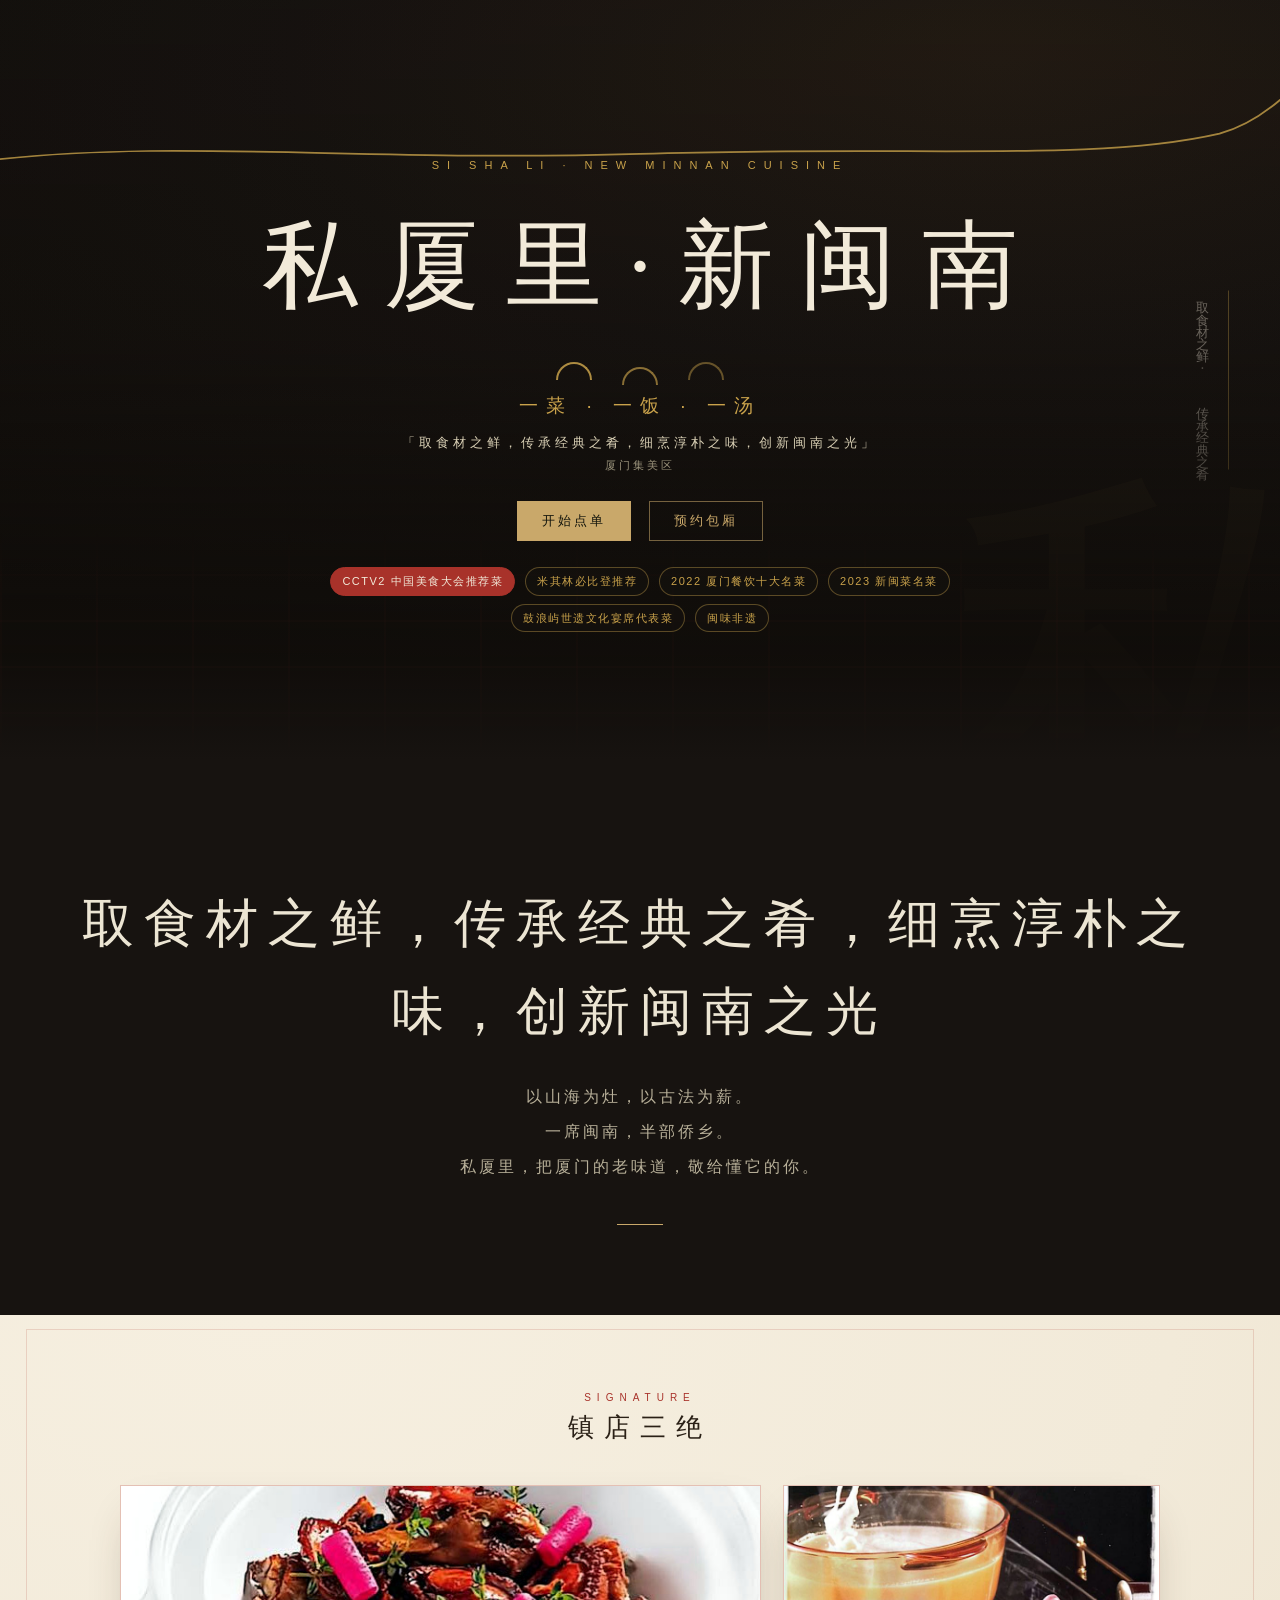
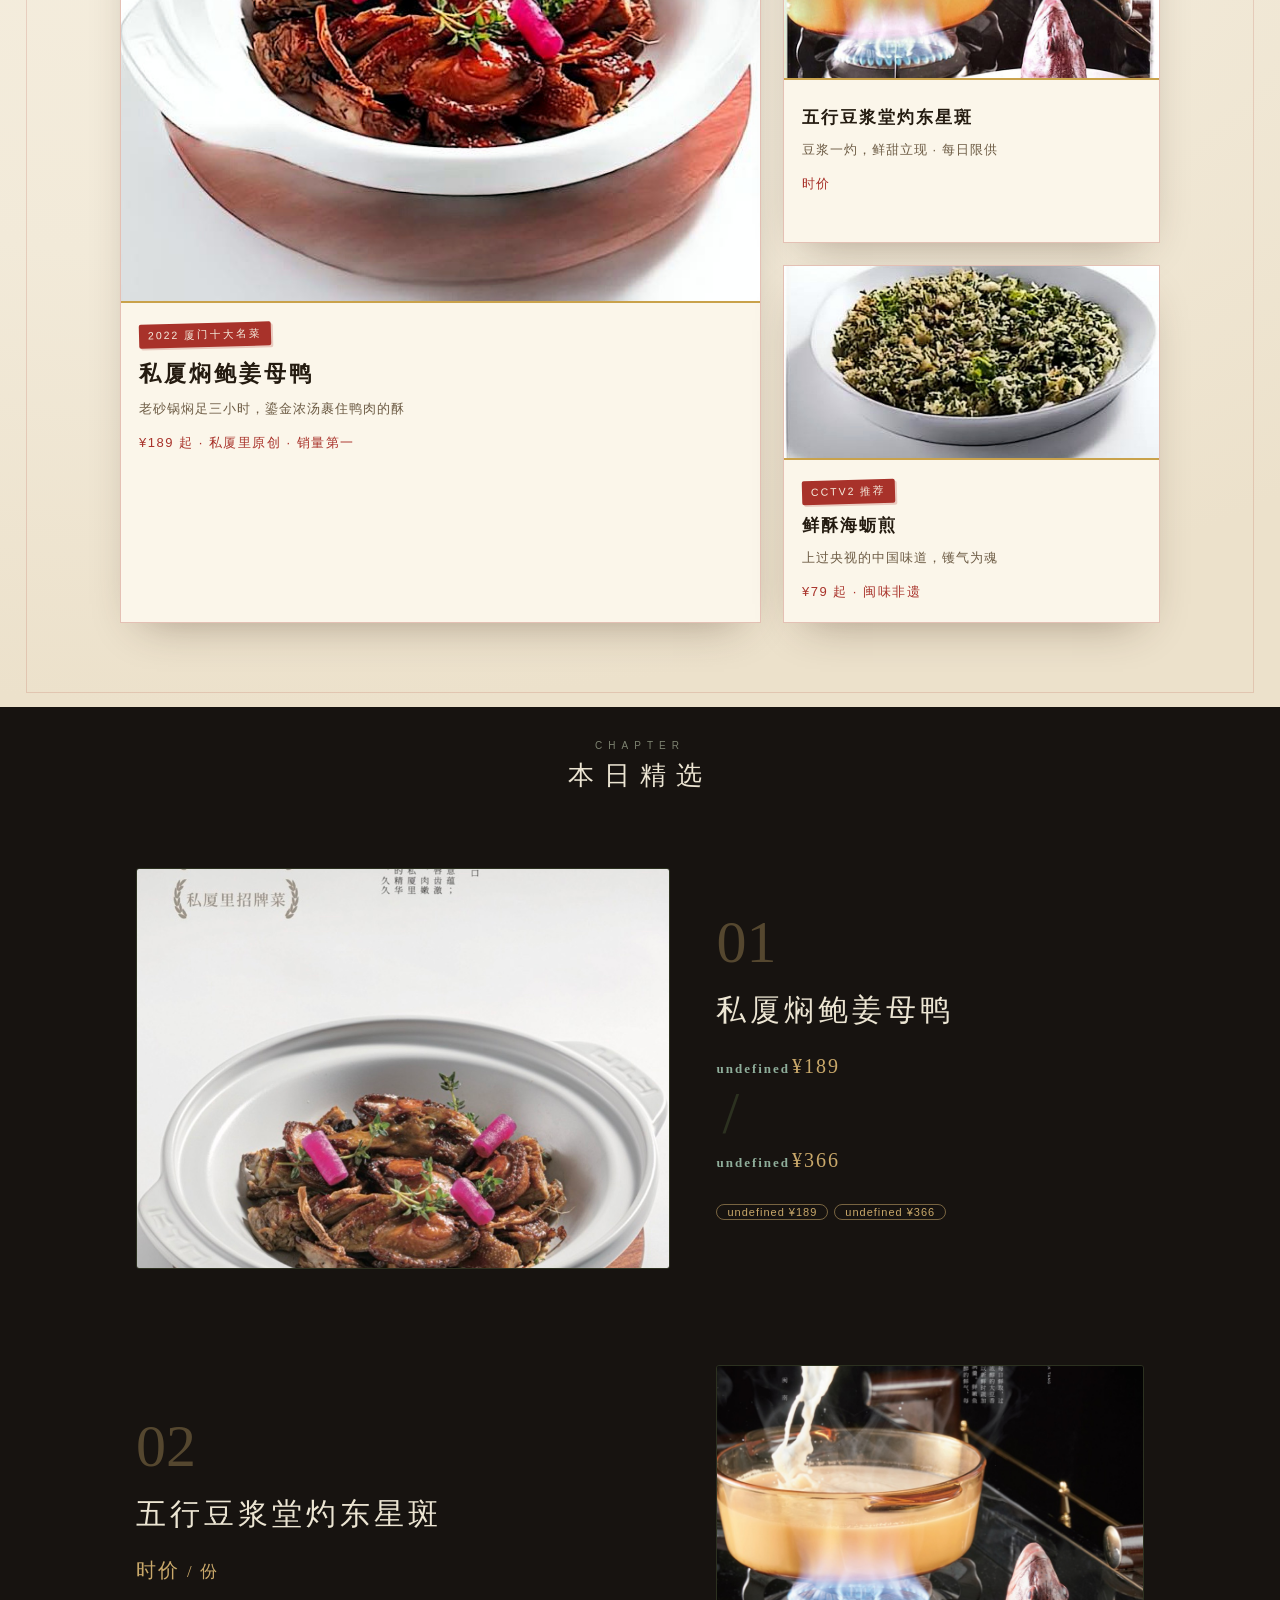
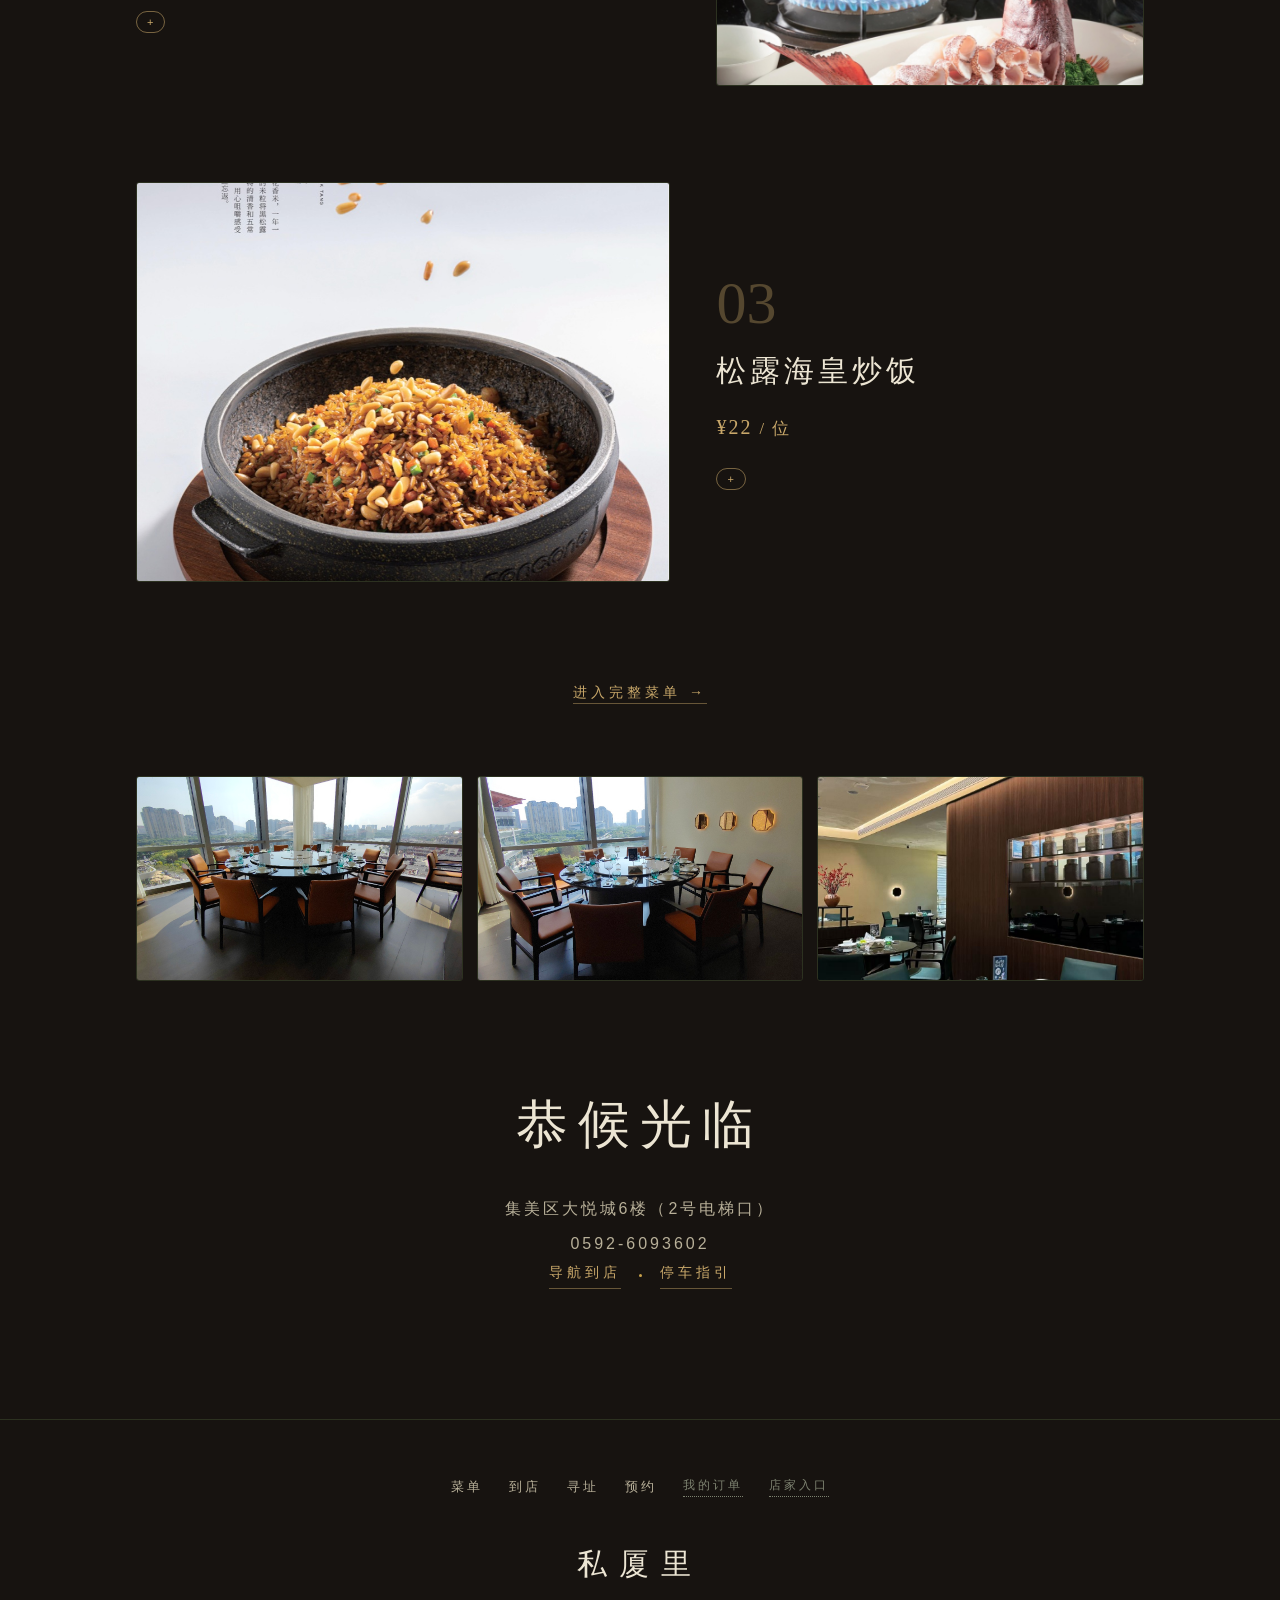
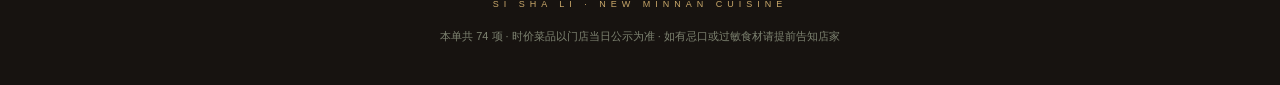
==== index.html @ a768e7ca "发布:10-26 18:53" ====
<!doctype html>
<html lang="zh-CN">
<head>
<meta charset="utf-8">
<meta name="viewport" content="width=device-width, initial-scale=1, viewport-fit=cover">
<title>私厦里 SI SHA LI · 新闽南 大悦城店</title>
<meta name="description" content="私厦里·新闽南(厦门集美大悦城店)在线点单:新闽南菜品、招牌一菜一饭一汤、包厢预约。取食材之鲜,传承经典之肴。">
<meta property="og:title" content="私厦里 SI SHA LI · 新闽南 大悦城店">
<meta property="og:description" content="在线点单 · 包厢预约 · 取食材之鲜,创新闽南之光">
<meta property="og:type" content="website">
<meta name="theme-color" content="#171310">
<link rel="preconnect" href="https://cdn.jsdelivr.net" crossorigin>
<link rel="icon" href="data:image/svg+xml,%3Csvg xmlns='http://www.w3.org/2000/svg' viewBox='0 0 64 64'%3E%3Ccircle cx='32' cy='32' r='30' fill='%23101208'/%3E%3Ccircle cx='32' cy='32' r='28' fill='none' stroke='%23c9a86a' stroke-width='2'/%3E%3Ctext x='32' y='43' font-size='28' text-anchor='middle' fill='%23c9a86a' font-family='Songti SC,serif'%3E私%3C/text%3E%3C/svg%3E">
<link rel="stylesheet" href="css/style-v2.css">
</head>
<body class="v2">


<div id="noticeBar" class="notice-bar" hidden></div>

<main id="app">

  <!-- 首页:叙事长卷 -->
  <section class="view" id="view-home">
    <div class="hero hero-v4">
      <svg class="hero-roof" viewBox="0 0 1440 200" preserveAspectRatio="none" aria-hidden="true">
        <path class="roof-line echo" pathLength="1000" d="M-20,150 C200,118 400,152 720,140 C1040,128 1230,152 1372,112 C1402,102 1428,80 1452,52"/>
        <path class="roof-line main" pathLength="1000" d="M-20,150 C200,118 400,152 720,140 C1040,128 1230,152 1372,112 C1402,102 1428,80 1452,52"/>
      </svg>
      <div class="hero-char" aria-hidden="true">私</div>
      <div class="hero-brick" aria-hidden="true"></div>
      <div class="hero-verse" aria-hidden="true">取食材之鲜 · 传承经典之肴</div>
      <div class="splash" id="splash">
        <p class="kicker">SI SHA LI · NEW MINNAN</p>
        <div class="splash-word">私厦里</div>
        <p class="splash-sub">推门入巷深 · 一席私藏的闽南</p>
        <button class="splash-enter" id="splashEnter">进 入</button>
      </div>
      <div class="hero-overlay"></div>
      <div class="hero-text">
        <p class="kicker" id="heroEn"></p>
        <h1 id="heroTitle"></h1>
        <div class="trio" aria-hidden="true"><i></i><i></i><i></i></div>
        <p class="hero-sub" id="heroTrio">一菜 · 一饭 · 一汤</p>
        <p class="hero-slogan-v" id="heroSlogan"></p>
        <p class="hero-since" id="heroSince"></p>
        <div class="hero-cta"><a class="tbtn solid" href="#/menu">开始点单</a><a class="tbtn" href="#/reserve">预约包厢</a></div>
        <div class="hero-awards" id="heroAwards"></div>
      </div>
    </div>


    <div class="manifesto rv">
      <p class="mf-big" id="mfSlogan"></p>
      <p class="mf-text" id="mfText"></p>
      <div class="mf-rule"></div>
    </div>

    <section class="trio-feature rv" id="trioFeature">
      <div class="ch-label tf-label"><i>SIGNATURE</i><b>镇店三绝</b></div>
      <div class="trio-grid">
        <a class="trio-main" href="#/menu">
          <div class="trio-img"><img loading="lazy" src="assets/dishes/photo/s01.jpg" alt="私厦焖鲍姜母鸭"></div>
          <div class="trio-info">
            <span class="t-seal">2022 厦门十大名菜</span>
            <h3>私厦焖鲍姜母鸭</h3>
            <p>老砂锅焖足三小时，鎏金浓汤裹住鸭肉的酥</p>
            <em>¥189 起 · 私厦里原创 · 销量第一</em>
          </div>
        </a>
        <div class="trio-side">
          <a class="trio-card" href="#/menu">
            <div class="trio-img"><img loading="lazy" src="assets/dishes/photo/s02.jpg" alt="五行豆浆堂灼东星斑"></div>
            <div class="trio-info">
              <h3>五行豆浆堂灼东星斑</h3>
              <p>豆浆一灼，鲜甜立现 · 每日限供</p>
              <em>时价</em>
            </div>
          </a>
          <a class="trio-card" href="#/menu">
            <div class="trio-img"><img loading="lazy" src="assets/dishes/photo/s26.jpg" alt="鲜酥海蛎煎"></div>
            <div class="trio-info">
              <span class="t-seal">CCTV2 推荐</span>
              <h3>鲜酥海蛎煎</h3>
              <p>上过央视的中国味道，镬气为魂</p>
              <em>¥79 起 · 闽味非遗</em>
            </div>
          </a>
        </div>
      </div>
    </section>

    <div class="chapters">
      <div class="ch-label rv"><i>CHAPTER</i><b>本日精选</b></div>
      <div id="homeFeat"></div>
      <div class="ch-more rv"><a class="tlink" href="#/menu">进入完整菜单 →</a></div>
    </div>

    <div class="home-strip rv" id="homeStrip"></div>

    <div class="home-closing rv">
      <p class="mf-big">恭候光临</p>
      <p class="mf-text" id="homeAddrShort"></p>
      <div class="hero-cta"><a class="tlink" href="#/location">导航到店</a><span class="dot"></span><a class="tlink" href="#/visit">停车指引</a></div>
    </div>
  </section>

  <!-- 菜单册 -->
  <section class="view" id="view-menu">
    <div class="page-head">
      <p class="kicker">THE MENU</p>
      <h2>菜单</h2>
      <div class="tabs" id="groupTabs">
        <button data-group="menu" class="on">菜品</button>
        <button data-group="drinks">酒水</button>
      </div>
      <button class="filter-toggle" id="filterToggle">筛选价位</button>
      <div class="search-bar"><input id="menuSearch" placeholder="搜索菜名 / 食材…" autocomplete="off"><button id="menuSearchClear" hidden>×</button></div>
    </div>
    <div class="filters" id="filterBar">
      <div class="price-wrap" id="priceWrap"><div class="chips" id="priceBands"></div></div>
      <div class="chips cats" id="catChips"></div>
    </div>
    <p class="preorder-tip" id="preorderTip" hidden>预定菜品需提前与门店预订，时价以门店当日价为准。</p>
    <div class="menu-book" id="dishGrid"></div>
  </section>

  <!-- 到店 -->
  <section class="view" id="view-visit">
    <div class="page-head"><p class="kicker">THE ARRIVAL</p><h2>到店</h2></div>
    <div class="visit-hero">
      <video id="parkingVideo" controls playsinline webkit-playsinline x5-playsinline x5-video-player-type="h5" preload="metadata" poster="assets/store/env2.jpg"></video>
    </div>
    <div class="steps-row" id="parkingSteps"></div>
    <div class="vg-block rv"><h3 class="vg-title"><i>ENVIRONMENT</i>店内环境</h3><div class="visit-gallery" id="envGallery"></div></div>
    <div class="vg-block rv"><h3 class="vg-title"><i>SIGNATURE</i>推荐菜品</h3><div class="visit-gallery" id="recGallery"></div></div>
  </section>

  <!-- 寻址 -->
  <section class="view" id="view-location">
    <div class="loc-split">
      <div class="loc-left rv">
        <p class="kicker">FIND US</p>
        <h2>寻址</h2>
        <p class="addr" id="locAddr"></p>
        <p class="access" id="locAccess"></p>
        <div class="info-actions">
          <a class="tbtn" id="infoCall">致电</a>
          <a class="tbtn" target="_blank" rel="noopener" id="mapAmap">高德</a>
          <a class="tbtn" target="_blank" rel="noopener" id="mapBaidu">百度</a>
          <button class="tbtn" id="btnCopyAddr">复制地址</button>
        </div>
      </div>
      <div class="loc-right rv" id="locGallery"></div>
    </div>
    <div class="info-grid" id="infoGrid"></div>
  </section>

  <!-- 预约 -->
  <section class="view" id="view-reserve">
    <div class="page-head"><p class="kicker">RESERVATION</p><h2>预约</h2>
      <p class="page-sub">提交后我们将第一时间与您确认</p></div>
    <div class="inv-card rv">
      <div class="inv-form">
        <label>贵宾称呼 <input id="rvGuest" placeholder="张先生 / 王女士"></label>
        <label>联系电话 <input id="rvPhone" type="tel" placeholder="用于店家回电确认"></label>
        <label>预定日期 <input type="date" id="rvDate"></label>
        <label>餐段 <select id="rvSession"><option>午餐</option><option selected>晚餐</option></select></label>
        <label>时间 <input type="time" id="rvTime" value="18:30"></label>
        <label>包厢 <input id="rvRoom" list="roomList" value="秋分包厢"><datalist id="roomList"></datalist></label>
        <label>人数 <input type="number" id="rvParty" value="6" min="1"></label>
        <label class="wide">忌口 / 备注 <input id="rvNote" placeholder="不吃辣、海鲜过敏…"></label>
      </div>
      <div class="row-btns">
        <button class="tbtn solid" id="rvSubmit">提交预约</button>
        <button class="tbtn" id="rvCopy">复制预约信息</button>
      </div>
      <div id="rvResult" class="rv-result" hidden></div>
      <textarea id="rvOutput" rows="14" readonly hidden></textarea>
    </div>
  </section>

  <!-- 店家 -->
  <section class="view" id="view-staff" hidden>
    <div class="page-head"><p class="kicker">STAFF CONSOLE</p><h2>店家后台</h2></div>
    <div class="adm-shell">
      <nav class="adm-tabs" id="admTabs">
        <button data-tab="dash" class="on">概览</button>
        <button data-tab="resv">预约<span id="resvBadge" class="adm-badge" hidden></span></button>
        <button data-tab="dish">菜品</button>
        <button data-tab="site">页面</button>
        <button data-tab="set">设置</button>
      </nav>

      <div class="adm-tab" id="tab-dash">
        <div class="stat-row">
          <div class="stat"><b id="stOrders">0</b><span>今日单数</span></div>
          <div class="stat"><b id="stRevenue">¥0</b><span>今日金额</span></div>
          <div class="stat"><b id="stResv">0</b><span>新预约</span></div>
          <div class="stat"><b id="stDishes">0</b><span>在售 / 售罄</span></div>
        </div>
        <div class="adm-panel"><h3>线上订单</h3><div id="custOrders"></div></div>
        <div class="adm-panel"><h3>今日订单（线下录入）</h3><div id="todayOrders"></div></div>
      </div>

      <div class="adm-tab" id="tab-resv" hidden>
        <div class="adm-panel">
          <h3>预约列表</h3>
          <div class="adm-tools"><input id="resvFilter" type="date"><button class="tbtn ghost" id="resvExport">导出</button></div>
          <div id="resvList"></div>
        </div>
      </div>

      <div class="adm-tab" id="tab-dish" hidden>
        <div class="adm-grid2">
          <div class="adm-panel">
            <h3>上新菜品</h3>
            <div class="adm-form">
              <label>菜名 <input id="ndName" placeholder="例：香酥紫菜虾排"></label>
              <label>分类 <select id="ndCat"></select></label>
              <div class="two-col">
                <label>价格 <input id="ndPrice" type="number" min="0" placeholder="留空=时价"></label>
                <label>单位 <input id="ndUnit" value="份"></label>
              </div>
              <div class="two-col">
                <label>标签 <select id="ndBadge"><option value="">无</option><option>招牌</option><option>推荐</option><option>福建特色</option><option>宴请推荐</option><option>喜辣</option></select></label>
                <label>食材 <input id="ndIng" placeholder="五花肉、咸笋"></label>
              </div>
              <label>菜品图片
                <div class="file-row">
                  <button type="button" class="tbtn" id="ndImgPick">选择图片</button>
                  <span class="file-name" id="ndImgName">未选择文件</span>
                </div>
              </label>
              <label>视频路径（放入 assets/dishes/videos/ 后填写） <input id="ndVideo" placeholder="assets/dishes/videos/x001.mp4"></label>
              <div class="row-btns"><button class="tbtn solid" id="ndAdd">上新</button></div>
            </div>
          </div>
          <div class="adm-panel">
            <h3>自定义菜品</h3><div id="customList" class="soldout-list"></div>
            <h4 class="adm-sub">内置菜品显隐</h4>
            <input id="hideSearch" placeholder="搜索内置菜品…">
            <div id="hideList" class="soldout-list"></div>
          </div>
          <div class="adm-panel">
            <h3>售罄 / 上架</h3>
            <input id="soldoutSearch" placeholder="搜索菜品…">
            <div id="soldoutList" class="soldout-list"></div>
          </div>
        </div>
      </div>

      <div class="adm-tab" id="tab-site" hidden>
        <div class="adm-grid2">
          <div class="adm-panel">
            <h3>站点信息</h3>
            <div class="adm-form">
              <label>店名 <input id="svBrand" placeholder="私厦里·新闽南"></label>
              <label>副标（页面标题用） <input id="svBranch" placeholder="大悦城店"></label>
              <label>英文标识 <input id="svEn" placeholder="SI SHA LI · NEW MINNAN CUISINE"></label>
              <label>标语 <input id="svSlogan" placeholder="取食材之鲜，创新闽南之光"></label>
              <label>地址 <input id="svAddr"></label>
              <label>交通指引 <input id="svAccess"></label>
              <label>预订电话 <input id="svPhone"></label>
              <label>顶部公告 <input id="svNotice" placeholder="留空则不显示"></label>
              <label>营业时间 <input id="svHours" placeholder="如：午餐 11:00-14:00 / 晚餐 17:00-21:30"></label>
              <label>WiFi <input id="svWifi" placeholder="如：SSID / 密码"></label>
              <label class="wide">首页宣言文案 <textarea id="svManifesto" rows="3" placeholder="取食材之鲜，创新闽南之光。"></textarea></label>
              <div class="row-btns"><button class="tbtn solid" id="svSave">保存站点信息</button></div>
            </div>
          </div>
          <div class="adm-panel">
            <h3>首页精选</h3>
            <p class="cap">选择最多 3 道菜展示在首页精选章节；不选则自动按招牌/价格推荐。</p>
            <input id="featSearch" placeholder="搜索菜品…">
            <div id="featPicks" class="feat-picks"></div>
            <div id="featResults" class="soldout-list"></div>
          </div>
          <div class="adm-panel">
            <h3>主页视频</h3>
            <p class="cap">上传后替换首页背景影片与品牌影片（存本机浏览器，大文件亦可）</p>
            <video id="svBrandPreview" controls playsinline preload="none" class="adm-video"></video>
            <div class="row-btns">
              <button class="tbtn" id="svBrandPick">上传替换</button>
              <button class="tbtn ghost" id="svBrandReset">恢复默认</button>
            </div>
            <input type="file" id="svBrandFile" accept="video/*" hidden>
            <h4 class="adm-sub">停车指引视频</h4>
            <video id="svParkPreview" controls playsinline preload="none" class="adm-video"></video>
            <div class="row-btns">
              <button class="tbtn" id="svParkPick">上传替换</button>
              <button class="tbtn ghost" id="svParkReset">恢复默认</button>
            </div>
            <input type="file" id="svParkFile" accept="video/*" hidden>
          </div>
          <div class="adm-panel">
            <h3>到店图片</h3>
            <p class="cap">店内环境 3 张 / 推荐菜品 3 张，点击对应位置上传替换</p>
            <div class="adm-imggrid" id="siteImgGrid"></div>
          </div>
        </div>
      </div>

      <div class="adm-tab" id="tab-set" hidden>
        <div class="adm-grid2">
          <div class="adm-panel">
            <h3>桌号 / 包厢</h3>
            <label>列表（逗号或换行分隔） <textarea id="tablesInput" rows="3" placeholder="秋分包厢，春分包厢，…"></textarea></label>
            <div class="row-btns"><button class="tbtn solid" id="tablesSave">保存桌号</button></div>
          </div>
          <div class="adm-panel">
            <h3>安全</h3>
            <label>新店家密码（4-12位数字） <input id="npPass" type="password" inputmode="numeric" maxlength="12"></label>
            <div class="row-btns"><button class="tbtn solid" id="npSave">保存密码</button></div>
            <h4 class="adm-sub">数据</h4>
            <div class="row-btns"><button class="tbtn" id="exportOrders">导出今日订单</button></div>
            <p class="cap">本机浏览器存储；跨设备正式同步需上线服务端后接入。</p>
          </div>
          <div class="adm-panel">
            <h3>收款方式</h3>
            <div class="pay-slot">
              <span>微信收款码</span>
              <div class="file-row"><button type="button" class="tbtn" id="payWxPick">上传二维码</button><button type="button" class="tbtn ghost" id="payWxClear">清除</button></div>
            </div>
            <div class="pay-slot">
              <span>支付宝收款码</span>
              <div class="file-row"><button type="button" class="tbtn" id="payAliPick">上传二维码</button><button type="button" class="tbtn ghost" id="payAliClear">清除</button></div>
            </div>
            <p class="cap">上传后,顾客下单即可选择对应方式并扫码付款;未上传则仅支持到店支付。官方微信支付/支付宝接口(自动到账对账)为后续版本,配置位已预留。</p>
            <input type="file" id="payImgFile" accept="image/*" hidden>
          </div>
          <div class="adm-panel">
            <h3>店铺信息覆盖（旧）</h3>
            <label>预订电话 <input id="ovPhone" placeholder="17700080908"></label>
            <label>公告 <input id="ovNotice" placeholder="今日包厢已满"></label>
            <div class="row-btns"><button class="tbtn" id="ovSave">保存</button></div>
          </div>
        </div>
      </div>
    </div>
  </section>

</main>

<button class="back-top" id="backTop" aria-label="回到顶部" hidden>↑</button>
<footer class="footer">
  <div class="ft-links">
    <a href="#/menu">菜单</a><a href="#/visit">到店</a><a href="#/location">寻址</a>
    <a href="#/reserve">预约</a>
    <button class="ft-staff" id="myOrdersEntry">我的订单</button>
    <button id="staffEntry" class="ft-staff">店家入口</button>
  </div>
  <div class="ft-brand">私厦里<i>SI SHA LI · NEW MINNAN CUISINE</i></div>
  <p id="footerMeta"></p>
</footer>

<a class="brand-fix" id="brandFix" href="#/home">私厦里<i>SI SHA LI</i></a>
<a class="back-home" id="backHome" href="#/home" hidden>‹ 首页</a>

<div class="cartbar" id="cartBar" hidden>
  <button class="table-chip" id="tableChip">选桌号</button>
  <span id="cartSummary"></span>
  <button class="tbtn solid" id="cartOpen">去下单</button>
</div>

<div class="drawer-mask" id="drawerMask" hidden></div>
<aside class="cart-drawer" id="cartDrawer" hidden>
  <h3>订单</h3>
  <div id="cartItems"></div>
  <label class="cart-note">忌口 / 备注 <input id="cartNote" placeholder="不吃辣、海鲜过敏…"></label>
  <div id="staffFields" hidden>
    <div class="row">
      <label>餐段 <select id="odSession"><option>午餐</option><option selected>晚餐</option></select></label>
      <label>包厢/桌号 <input id="odRoom" placeholder="秋分包厢"></label>
      <label>人数 <input type="number" id="odParty" value="2" min="1"></label>
    </div>
  </div>
  <div class="pay-pick" id="payPick"></div>
  <textarea id="orderOutput" rows="8" readonly hidden></textarea>
  <div class="row-btns">
    <button class="tbtn solid" id="orderSubmit">提交订单</button>
    <button class="tbtn" id="orderGen">生成文本</button>
    <button class="tbtn" id="orderCopy" hidden>复制</button>
    <button class="tbtn" id="orderSaveStaff" hidden>记线下单</button>
    <button class="tbtn ghost" id="cartClear">清空</button>
  </div>
  <div id="orderSuccess" class="rv-result" hidden></div>
</aside>

<div class="modal-mask" id="passModal" hidden>
  <div class="modal"><h3>店家验证</h3>
    <p class="cap">请输入店家密码</p>
    <input id="passInput" type="password" inputmode="numeric" maxlength="12" autocomplete="off">
    <p class="modal-error" id="passError" hidden>密码不正确</p>
    <div class="row-btns"><button class="tbtn solid" id="passOk">进入</button><button class="tbtn ghost" id="passCancel">取消</button></div>
  </div>
</div>

<div class="modal-mask" id="tableModal" hidden>
  <div class="modal"><h3>桌号 / 包厢</h3>
    <div class="table-grid" id="tableGrid"></div>
    <label class="table-manual" id="tableInputRow">或手动输入 <input id="tableInput" placeholder="T5 / 大堂3"></label>
    <div class="row-btns"><button class="tbtn solid" id="tableOk">确认</button><button class="tbtn ghost" id="tableSkip">暂不选择</button></div>
  </div>
</div>

<div class="modal-mask" id="payModal" hidden>
  <div class="modal">
    <h3>扫码支付</h3>
    <img id="payQrImg" class="pay-qr" alt="收款码">
    <p class="cap">长按识别 / 扫码完成后，回到页面点击下方按钮</p>
    <div class="row-btns"><button class="tbtn solid" id="payDone">我已支付</button><button class="tbtn ghost" id="payClose">关闭</button></div>
  </div>
</div>

<div class="modal-mask" id="myOrdersModal" hidden>
  <div class="modal my-orders">
    <h3>我的订单</h3>
    <div id="myOrdersList"></div>
    <div class="row-btns"><button class="tbtn ghost" id="myOrdersClose">关闭</button></div>
  </div>
</div>

<div class="modal-mask" id="videoModal" hidden>
  <div class="modal video-modal">
    <video id="dishVideoPlayer" controls playsinline></video>
    <div class="row-btns"><button class="tbtn ghost" id="videoClose">关闭</button></div>
  </div>
</div>
<input type="file" id="ndImg" accept="image/*" hidden>
<input type="file" id="dishImgFile" accept="image/*" hidden>
<input type="file" id="siteImgFile" accept="image/*" hidden>

<div class="viewer" id="viewer" hidden>
  <button class="viewer-close" id="viewerClose">×</button>
  <button class="viewer-prev" id="viewerPrev">‹</button>
  <span class="viewer-count" id="viewerCount" hidden></span>
  <img id="viewerImg" alt="">
  <button class="viewer-next" id="viewerNext">›</button>
</div>

<script src="js/data.js"></script>
<script src="js/app-v2.js"></script>
</body>
</html>
---- css/style-v2.css ----
/* ============ B 版独立设计系统:叙事式高级餐厅站(Rosa / AstroRante 语言) ============ */
:root {
  --bg: #171310;
  --bg2: #1d1712;
  --panel: #1b1f13;
  --line: #2c3120;
  --gold: #c9a86a;
  --gold-soft: #dbc391;
  --cream: #ece5d3;
  --cream-dim: #b8b099;
  --muted: #7d8270;
  --sea: #8fae9b;
  --accent: #c9a86a;
  --serif: "Songti SC", "STSong", "Noto Serif SC", serif;
  --sans: -apple-system, "PingFang SC", sans-serif;
}
* { box-sizing: border-box; }
[hidden] { display: none !important; }
html { scroll-behavior: smooth; }
body {
  margin: 0; color: var(--cream); font-family: var(--sans); line-height: 1.7;
  background:
    radial-gradient(1100px 480px at 85% -8%, rgba(201, 168, 106, .08), transparent 60%),
    radial-gradient(900px 500px at -10% 40%, rgba(143, 174, 155, .05), transparent 55%),
    var(--bg);
}
h1, h2, h3, .wordmark, .slogan, .mname, .mprice, .addr, .ft-brand { font-family: var(--serif); }
.cap { color: var(--muted); font-size: 12px; }

/* ---------- 顶栏 ---------- */
.topbar {
  position: fixed; top: 0; left: 0; right: 0; z-index: 50; display: flex; align-items: center; gap: 22px;
  padding: 18px 34px; background: linear-gradient(180deg, rgba(10, 12, 6, .85), rgba(10, 12, 6, 0));
  transition: background .3s, padding .3s;
}
.topbar.solid { background: rgba(13, 15, 8, .96); padding: 10px 34px; border-bottom: 1px solid var(--line); }
.wordmark { color: var(--cream); text-decoration: none; font-size: 24px; letter-spacing: 6px; }
.wordmark i { font-style: normal; display: block; font-family: var(--sans); font-size: 9px; letter-spacing: 5px; color: var(--gold); margin-top: 1px; }
.nav { display: flex; gap: 26px; flex: 1; justify-content: center; }
.nav a { color: var(--cream-dim); text-decoration: none; font-size: 14px; letter-spacing: 4px; padding: 2px 0; border-bottom: 1px solid transparent; transition: all .2s; }
.nav a:hover, .nav a.on { color: var(--gold); border-bottom-color: var(--gold); }
.mode-switch { display: flex; border: 1px solid var(--line); border-radius: 999px; overflow: hidden; flex: none; }
.mode-switch button { border: 0; background: transparent; color: var(--cream-dim); padding: 4px 13px; font-size: 12px; cursor: pointer; letter-spacing: 2px; }
.mode-switch button.on { background: var(--gold); color: #12140c; }
.notice-bar { background: var(--gold); color: #12140c; text-align: center; padding: 6px 12px; font-size: 13px; }

/* ---------- 视图 ---------- */
.view { display: none; }
.view.on { display: block; animation: viewIn .45s ease both; }
@keyframes viewIn { from { opacity: 0; transform: translateY(14px); } to { opacity: 1; transform: none; } }
.rv { opacity: 0; transform: translateY(22px); transition: opacity .7s ease, transform .7s ease; }
.rv.in { opacity: 1; transform: none; }

.kicker { font-size: 11px; letter-spacing: 6px; color: var(--gold); margin: 0 0 10px; }
.page-head { text-align: center; padding: 64px 22px 10px; }
.page-head h2 { margin: 0; font-size: 36px; letter-spacing: 16px; text-indent: 16px; }
.page-head::after { content: ""; display: block; width: 60px; height: 1px; background: var(--gold); margin: 20px auto 0; }
.page-sub { color: var(--muted); font-size: 13px; letter-spacing: 2px; margin: 14px 0 0; }

/* ---------- 首页 hero ---------- */
.hero { position: relative; min-height: min(88vh, 760px); display: flex; align-items: center; justify-content: center; overflow: hidden; margin-bottom: 0; box-sizing: border-box; padding: 104px 0 76px; background: radial-gradient(120% 90% at 78% 8%, #241c14 0%, #171310 46%, #100d0a 100%); }
/* v4 纯设计主视觉:燕尾脊金线 / 巨字留白 / 红砖纹 / 竖排题字 */
.hero-roof { position: absolute; top: 7%; left: 0; width: 100%; height: clamp(90px, 16vh, 170px); }
.roof-line { fill: none; stroke: #c9a24b; stroke-width: 2.4; stroke-linecap: round; }
.roof-line.main { opacity: .9; stroke-dasharray: 1000; stroke-dashoffset: 1000; animation: roofDraw 2.4s cubic-bezier(.6, 0, .2, 1) .35s forwards; }
.roof-line.echo { opacity: 0; stroke-width: 1; stroke-dasharray: 1000; stroke-dashoffset: 1000; animation: roofDraw 2.6s cubic-bezier(.6, 0, .2, 1) .95s forwards; }
.roof-line.echo { opacity: .22; }
@keyframes roofDraw { to { stroke-dashoffset: 0; } }
.hero-char { position: absolute; right: -6%; bottom: -16%; font-family: var(--serif); font-size: clamp(300px, 46vh, 520px); line-height: 1; color: rgba(201, 162, 75, .05); user-select: none; animation: charIn 2.8s ease-out .5s both; }
@keyframes charIn { from { opacity: 0; transform: translateY(26px); } to { opacity: 1; transform: none; } }
.hero-brick { position: absolute; left: 0; right: 0; bottom: 0; height: 30%;
  background:
    repeating-linear-gradient(0deg, rgba(168, 50, 42, .16) 0 2px, transparent 2px 46px),
    repeating-linear-gradient(90deg, rgba(168, 50, 42, .16) 0 2px, transparent 2px 96px);
  -webkit-mask-image: linear-gradient(180deg, transparent 0, #000 62%); mask-image: linear-gradient(180deg, transparent 0, #000 62%);
  animation: brickDrift 140s linear infinite; }
@keyframes brickDrift { to { background-position: 96px 0, 96px 0; } }
.hero-verse { position: absolute; right: clamp(18px, 4vw, 54px); top: 50%; transform: translateY(-50%); writing-mode: vertical-rl; letter-spacing: 12px; color: rgba(242, 234, 217, .46); font-size: 13px; padding-right: 14px; border-right: 1px solid rgba(201, 162, 75, .4); }
@media (max-width: 760px) { .hero-verse { display: none; } .hero { padding: 88px 0 62px; } }
.hero-overlay { position: absolute; inset: 0; background: linear-gradient(180deg, rgba(16, 13, 10, .1) 0%, rgba(16, 13, 10, .18) 46%, rgba(16, 13, 10, .82) 86%, #171310 100%); }
.hero-text { position: relative; text-align: center; padding: 0 20px; }
.hero-text .kicker { letter-spacing: 8px; color: #c9a24b; }
.hero-text h1 { font-size: clamp(54px, 9vw, 96px); margin: 10px 0 4px; letter-spacing: 26px; text-indent: 26px; font-weight: 400; color: #f2ead9; }
.trio { display: flex; gap: 30px; justify-content: center; margin: 14px 0 10px; }
.trio i { width: 36px; height: 18px; border: 2px solid #c9a24b; border-bottom: none; border-radius: 36px 36px 0 0; opacity: .85; }
.trio i:nth-child(2) { transform: translateY(5px); opacity: .65; }
.trio i:nth-child(3) { opacity: .45; }
.hero-sub { color: #c9a24b; font-size: clamp(15px, 2.4vw, 19px); letter-spacing: 8px; margin: 4px 0; }
.hero-slogan-v { color: #d8cfb4; font-size: 13px; letter-spacing: 4px; margin: 10px 0 2px; }
.hero-since { color: #9a927b; font-size: 11px; letter-spacing: 3px; margin: 2px 0 26px; }
.hero-cta { display: flex; align-items: center; justify-content: center; gap: 18px; }
.hero-cta .dot { width: 3px; height: 3px; border-radius: 50%; background: #c9a24b; }
.hero-awards { display: flex; flex-wrap: wrap; justify-content: center; gap: 8px 10px; margin: 26px auto 0; max-width: 680px; }
.hero-awards span { font-size: 11px; letter-spacing: 1.5px; color: #c9a24b; border: 1px solid rgba(201, 162, 75, .4); padding: 4px 11px; border-radius: 999px; background: rgba(23, 19, 16, .55); white-space: nowrap; }
.hero-awards span:first-child { background: #a8322a; border-color: #a8322a; color: #f2ead9; }
@media (prefers-reduced-motion: reduce) { .roof-line, .hero-char, .hero-brick { animation: none; } .roof-line { stroke-dashoffset: 0; } }
.tlink { color: var(--gold); text-decoration: none; letter-spacing: 4px; font-size: 14px; border-bottom: 1px solid rgba(201, 168, 106, .45); padding-bottom: 3px; transition: all .2s; }
.tlink:hover { color: var(--gold-soft); border-bottom-color: var(--gold-soft); }
.scroll-hint { position: absolute; bottom: 26px; left: 50%; transform: translateX(-50%); color: #8d8672; font-size: 10px; letter-spacing: 4px; display: flex; flex-direction: column; align-items: center; gap: 8px; }
.scroll-hint span { width: 1px; height: 42px; background: linear-gradient(var(--gold), transparent); animation: drop 1.8s ease infinite; }
@keyframes drop { 0% { transform: scaleY(0); transform-origin: top; } 55% { transform: scaleY(1); transform-origin: top; } 56% { transform-origin: bottom; } 100% { transform: scaleY(0); transform-origin: bottom; } }

/* ---------- 宣言 / 章节 ---------- */
.manifesto { position: relative; text-align: center; padding: 120px 24px 90px; }
.mf-big { font-family: var(--serif); font-size: clamp(30px, 5vw, 52px); letter-spacing: 10px; margin: 0 0 22px; color: var(--cream); }
.mf-text { color: var(--cream-dim); letter-spacing: 3px; line-height: 2.2; margin: 0; }
.mf-rule { width: 46px; height: 1px; background: var(--gold); margin: 40px auto 0; }

.chapters { max-width: 1060px; margin: 0 auto; padding: 30px 26px 40px; }
.ch-label { text-align: center; margin-bottom: 70px; }
.ch-label i { font-style: normal; font-size: 10px; letter-spacing: 6px; color: var(--muted); display: block; }
.ch-label b { font-family: var(--serif); font-size: 26px; letter-spacing: 10px; font-weight: 400; }
.chapter { display: grid; grid-template-columns: 1.25fr 1fr; gap: 46px; align-items: center; margin-bottom: 96px; }
.chapter.rev .ch-media { order: 2; }
.ch-media { position: relative; overflow: hidden; border-radius: 3px; cursor: pointer; aspect-ratio: 4/3; background: var(--panel); border: 1px solid var(--line); }
.ch-media img { width: 100%; height: 100%; object-fit: cover; display: block; transition: transform .6s ease; }
.chapter:hover .ch-media img { transform: scale(1.05); }
.ch-text i { font-style: normal; font-family: var(--serif); font-size: 60px; color: rgba(201, 168, 106, .35); display: block; line-height: 1; margin-bottom: 12px; }
.ch-text h3 { font-size: 30px; letter-spacing: 4px; margin: 0 0 14px; font-weight: 400; }
.ch-price { color: var(--gold); font-family: var(--serif); font-size: 20px; letter-spacing: 2px; margin: 0 0 20px; }
.ch-price b { color: var(--sea); font-size: 13px; margin-right: 2px; }
.ch-price .sep { font-style: normal; color: var(--line); margin: 0 6px; }
.ch-more { text-align: center; margin: 10px 0 30px; }

.home-strip { display: grid; grid-template-columns: repeat(3, 1fr); gap: 14px; max-width: 1060px; margin: 0 auto; padding: 0 26px 40px; }
.home-strip figure, .loc-right figure { margin: 0; overflow: hidden; border-radius: 3px; border: 1px solid var(--line); }
.home-strip img, .loc-right img { width: 100%; aspect-ratio: 16/10; object-fit: cover; display: block; transition: transform .5s; }
.home-strip figure:hover img { transform: scale(1.04); }
.home-video { max-width: 820px; margin: 0 auto 90px; padding: 0 26px; text-align: center; }
.hv-title { font-size: 22px; letter-spacing: 8px; font-weight: 400; margin: 0 0 16px; color: var(--cream); }
.home-video video { width: 100%; border-radius: 3px; background: #000; }
.home-closing { text-align: center; padding: 60px 24px 130px; }

/* ---------- 菜单册 ---------- */
.tabs { margin-top: 20px; display: flex; gap: 10px; justify-content: center; }
.tabs button { background: transparent; border: 1px solid var(--line); color: var(--cream-dim); border-radius: 999px; padding: 5px 22px; letter-spacing: 4px; font-size: 13px; cursor: pointer; }
.tabs button.on { background: var(--gold); border-color: var(--gold); color: #12140c; }
.filter-toggle { background: none; border: 0; color: var(--muted); font-size: 12px; letter-spacing: 3px; margin-top: 14px; cursor: pointer; border-bottom: 1px dotted var(--muted); padding: 0 0 2px; }
.filters { display: none; max-width: 900px; margin: 0 auto; padding: 14px 22px 0; }
.filters.open { display: block; }
.chips { display: flex; gap: 8px; flex-wrap: wrap; justify-content: center; margin-bottom: 8px; }
.chips button { background: transparent; border: 1px solid var(--line); color: var(--cream-dim); border-radius: 999px; padding: 3px 14px; font-size: 12px; cursor: pointer; }
.chips button.on { border-color: var(--gold); color: var(--gold); background: rgba(201, 168, 106, .1); }
.price-wrap { max-height: 40px; overflow: hidden; transition: max-height .3s; }
.price-wrap.hide { max-height: 0; }
.preorder-tip { text-align: center; color: var(--gold-soft); font-size: 12px; letter-spacing: 2px; }

.menu-book { max-width: 960px; margin: 0 auto; padding: 30px 28px 90px; }
.mcat { padding: 56px 0 8px; border-top: 1px solid var(--line); }
.mcat:first-child { border-top: 0; }
.mcat-head { text-align: center; margin-bottom: 34px; position: relative; }
.mcat-head i { font-style: normal; font-family: var(--serif); color: var(--gold); font-size: 15px; letter-spacing: 4px; display: block; margin-bottom: 6px; }
.mcat-head h3 { font-size: 25px; letter-spacing: 9px; margin: 0; font-weight: 400; }
.mcat-head .cat-count { color: var(--muted); font-size: 11px; letter-spacing: 2px; }
.mlines { column-count: 2; column-gap: 54px; }
.mline { break-inside: avoid; display: flex; gap: 14px; padding: 13px 6px; border-bottom: 1px solid rgba(44, 49, 32, .6); position: relative; transition: background .2s; overflow: hidden; }
.mline:hover { background: rgba(201, 168, 106, .05); }
.mline.soldout::after { content: "已售罄"; position: absolute; inset: 0; display: flex; align-items: center; justify-content: center; background: rgba(16, 18, 8, .8); color: var(--muted); letter-spacing: 5px; font-size: 13px; }
.mthumb { width: 56px; height: 56px; flex: none; border-radius: 50%; overflow: hidden; position: relative; cursor: pointer; border: 1px solid rgba(201, 168, 106, .3); background: var(--panel); }
.mthumb img { width: 100%; height: 100%; object-fit: cover; display: block; }
.thumb-ph { width: 100%; height: 100%; display: flex; align-items: center; justify-content: center; font-family: var(--serif); font-size: 20px; color: hsl(var(--h), 20%, 66%); background: linear-gradient(140deg, hsl(var(--h), 14%, 18%), hsl(calc(var(--h) + 40), 16%, 13%)); }
.mmain { flex: 1; min-width: 0; }
.mrow1 { display: flex; align-items: baseline; gap: 8px; }
.mname { font-size: 16.5px; letter-spacing: 1px; white-space: normal; overflow-wrap: break-word; min-width: 0; flex: 0 1 auto; }
.dots { flex: 1 1 14px; border-bottom: 1px dotted rgba(201, 168, 106, .35); transform: translateY(-4px); min-width: 14px; max-width: 90px; }
.mprice { color: var(--gold); font-size: 17px; white-space: nowrap; flex: none; }
.mprice b { color: var(--sea); font-size: 11px; font-family: var(--sans); }
.mprice small { color: var(--muted); font-size: 11px; font-family: var(--sans); }
.mprice .sep { font-style: normal; color: var(--line); margin: 0 2px; }
.mprice small { letter-spacing: 0; }
.mrow2 { display: flex; align-items: center; gap: 8px; flex-wrap: wrap; margin-top: 3px; min-height: 22px; }
.badges { display: inline-flex; gap: 5px; }
.badge { font-size: 10px; padding: 0 8px; border-radius: 999px; border: 1px solid rgba(201, 168, 106, .5); color: var(--gold); letter-spacing: 2px; }
.badge.需预定 { color: var(--sea); border-color: rgba(143, 174, 155, .55); }
.ming { color: var(--muted); font-size: 11px; letter-spacing: 1px; }
.madds { margin-left: auto; display: inline-flex; gap: 6px; }
.orig-page { font-size: 10px; color: var(--sea); text-decoration: underline dotted; cursor: pointer; }
.uncertain-mark { color: var(--gold); font-size: 11px; cursor: help; }
.play-badge { position: absolute; right: 2px; bottom: 2px; width: 18px; height: 18px; border-radius: 50%; background: rgba(10, 12, 6, .8); color: var(--gold); font-size: 8px; display: flex; align-items: center; justify-content: center; }
.spec-adds { display: inline-flex; gap: 6px; }
.spec-adds button, .qty-add { background: transparent; border: 1px solid rgba(201, 168, 106, .55); color: var(--gold); border-radius: 999px; font-size: 11px; padding: 1px 10px; cursor: pointer; letter-spacing: 1px; transition: all .15s; }
.qty-add { min-width: 24px; height: 22px; }
.spec-adds button:hover, .qty-add:hover { background: var(--gold); color: #12140c; }

/* ---------- 到店 ---------- */
.visit-hero { max-width: 980px; margin: 26px auto 0; padding: 0 26px; }
.visit-hero video { width: 100%; border-radius: 3px; background: #000; border: 1px solid var(--line); }
.steps-row { max-width: 980px; margin: 34px auto 70px; padding: 0 26px; list-style: none; counter-reset: st; display: flex; flex-wrap: wrap; gap: 18px 0; }
.steps-row li { counter-increment: st; flex: 1 1 160px; position: relative; padding: 0 18px 0 40px; font-size: 13px; color: var(--cream-dim); letter-spacing: 1px; }
.steps-row li::before { content: counter(st, decimal-leading-zero); position: absolute; left: 0; top: 2px; font-family: var(--serif); color: var(--gold); font-size: 15px; }
.steps-row li::after { content: ""; position: absolute; left: 26px; top: 26px; bottom: -8px; width: 1px; background: var(--line); }
.steps-row li:last-child::after { display: none; }
.vg-block { max-width: 980px; margin: 0 auto 60px; padding: 0 26px; }
.vg-title { font-size: 21px; letter-spacing: 6px; font-weight: 400; margin: 0 0 16px; }
.vg-title i { font-style: normal; font-size: 10px; letter-spacing: 5px; color: var(--muted); display: block; margin-bottom: 4px; }
.visit-gallery { display: grid; grid-template-columns: repeat(3, 1fr); gap: 12px; }
.visit-gallery figure { margin: 0; position: relative; overflow: hidden; border-radius: 3px; border: 1px solid var(--line); }
.visit-gallery img { width: 100%; aspect-ratio: 4/3; object-fit: cover; display: block; transition: transform .5s; }
.visit-gallery figure:hover img { transform: scale(1.05); }
.visit-gallery figcaption { position: absolute; left: 0; right: 0; bottom: 0; text-align: center; color: var(--cream); font-size: 10px; letter-spacing: 3px; background: linear-gradient(transparent, rgba(10, 12, 6, .8)); padding: 16px 4px 6px; }
.img-pending { aspect-ratio: 4/3; border: 1px dashed var(--line); border-radius: 3px; display: flex; align-items: center; justify-content: center; color: var(--muted); font-size: 11px; }

/* ---------- 寻址 ---------- */
.loc-split { max-width: 1060px; margin: 26px auto 0; padding: 0 26px; display: grid; grid-template-columns: 1.1fr 1fr; gap: 44px; align-items: center; }
.loc-left h2 { font-size: 34px; letter-spacing: 12px; margin: 0 0 18px; font-weight: 400; }
.addr { font-size: clamp(19px, 2.6vw, 25px); letter-spacing: 1px; line-height: 1.8; margin: 0 0 8px; }
.access { color: var(--cream-dim); font-size: 13px; letter-spacing: 2px; }
.info-actions { display: flex; gap: 12px; flex-wrap: wrap; margin-top: 26px; }
.tbtn { display: inline-block; background: transparent; border: 1px solid rgba(201, 168, 106, .55); color: var(--gold); border-radius: 0; padding: 8px 24px; font-size: 13px; letter-spacing: 3px; cursor: pointer; text-decoration: none; transition: all .2s; }
.tbtn:hover { background: rgba(201, 168, 106, .12); }
.tbtn.solid { background: var(--gold); color: #12140c; border-color: var(--gold); }
.tbtn.solid:hover { background: var(--gold-soft); }
.tbtn.ghost { border-color: var(--line); color: var(--muted); }
.loc-right { display: grid; gap: 12px; }
.info-grid { max-width: 1060px; margin: 50px auto 90px; padding: 0 26px; display: grid; grid-template-columns: repeat(auto-fit, minmax(210px, 1fr)); gap: 12px; }
.info-item { border: 1px solid var(--line); border-radius: 3px; padding: 14px 16px; background: rgba(27, 31, 19, .5); }
.info-item .k { color: var(--muted); font-size: 11px; letter-spacing: 2px; margin-bottom: 3px; }
.info-item .v { font-size: 14px; }

/* ---------- 原版菜单 / 预约 / 店家 ---------- */
.gallery { max-width: 1000px; margin: 20px auto 90px; padding: 0 26px; display: grid; grid-template-columns: repeat(auto-fill, minmax(150px, 1fr)); gap: 14px; }
.gallery figure { margin: 0; background: var(--panel); padding: 7px; border: 1px solid var(--line); border-radius: 3px; transition: border-color .2s; }
.gallery figure:hover { border-color: rgba(201, 168, 106, .5); }
.gallery img { width: 100%; aspect-ratio: 1242/2208; object-fit: cover; border-radius: 2px; cursor: zoom-in; display: block; }
.gallery figcaption { text-align: center; color: var(--muted); font-size: 10px; letter-spacing: 2px; margin: 6px 0 2px; }

.inv-card { max-width: 720px; margin: 26px auto 100px; padding: 0 26px; }
.inv-card .inner, .inv-card > .reserve-form { }
.inv-wrap { border: 1px solid rgba(201, 168, 106, .4); outline: 1px solid var(--line); outline-offset: 6px; padding: 34px 30px; background: rgba(27, 31, 19, .55); }
.reserve-form { display: grid; grid-template-columns: repeat(auto-fit, minmax(170px, 1fr)); gap: 12px; margin-bottom: 14px; }
.inv-card .reserve-form { padding: 34px 30px; border: 1px solid rgba(201, 168, 106, .4); outline: 1px solid var(--line); outline-offset: 6px; background: rgba(27, 31, 19, .55); margin: 0 0 16px; }
.inv-card textarea { margin-bottom: 14px; }
label { display: flex; flex-direction: column; gap: 4px; font-size: 12px; color: var(--muted); letter-spacing: 2px; }
input, select, textarea { background: #14170e; border: 1px solid var(--line); border-radius: 2px; padding: 8px 11px; font-size: 14px; color: var(--cream); font-family: inherit; letter-spacing: 1px; }
input:focus, select:focus, textarea:focus { outline: 1px solid rgba(201, 168, 106, .5); }
textarea { width: 100%; resize: vertical; }
.row-btns { display: flex; gap: 10px; flex-wrap: wrap; }

.staff-cols { max-width: 1080px; margin: 20px auto 100px; padding: 0 26px; display: grid; grid-template-columns: repeat(auto-fit, minmax(280px, 1fr)); gap: 14px; }
.staff-panel { background: rgba(27, 31, 19, .55); border: 1px solid var(--line); border-radius: 3px; padding: 18px; }
.staff-panel h3 { letter-spacing: 4px; font-size: 16px; margin: 0 0 12px; font-weight: 400; }
.adm-form .two-col { display: grid; grid-template-columns: 1fr 1fr; gap: 8px; }
.adm-sub { margin: 18px 0 6px; font-size: 12px; letter-spacing: 3px; color: var(--sea); border-top: 1px dashed var(--line); padding-top: 12px; }
.soldout-list { max-height: 300px; overflow: auto; margin-top: 8px; }
.soldout-row, .mgmt-row { display: flex; justify-content: space-between; align-items: center; gap: 8px; padding: 6px 0; border-bottom: 1px dashed var(--line); font-size: 13px; }
.mgmt-row .tag { font-size: 10px; color: var(--muted); }
.mgmt-row .ops { display: flex; gap: 6px; }
.mgmt-row .ops button { background: transparent; border: 1px solid var(--line); color: var(--cream-dim); border-radius: 2px; font-size: 11px; padding: 2px 8px; cursor: pointer; }
.mgmt-row .ops button.warn { color: var(--gold); border-color: rgba(201, 168, 106, .5); }
.mgmt-row .ops button.on { background: var(--sea); color: #12140c; border-color: var(--sea); }
.sw { width: 40px; height: 21px; border-radius: 999px; border: 1px solid var(--line); cursor: pointer; background: #14170e; position: relative; }
.sw.on { background: var(--gold); }
.sw::after { content: ""; position: absolute; top: 2px; left: 2px; width: 15px; height: 15px; border-radius: 50%; background: var(--cream); transition: left .2s; }
.sw.on::after { left: 21px; }
.order-item { border-bottom: 1px dashed var(--line); padding: 9px 0; font-size: 13px; }
.order-item .meta { color: var(--muted); font-size: 11px; }
.order-item .del { color: var(--gold); cursor: pointer; float: right; background: none; border: 0; font-size: 11px; }
.orders-total { padding-top: 10px; color: var(--gold); font-weight: 700; }

/* ---------- 购物车 / 弹窗 / 查看器 ---------- */
.cartbar { position: fixed; left: 50%; transform: translateX(-50%); bottom: 16px; z-index: 60; display: flex; align-items: center; gap: 16px; background: rgba(13, 15, 8, .96); border: 1px solid rgba(201, 168, 106, .4); color: var(--cream); padding: 8px 12px 8px 20px; border-radius: 0; backdrop-filter: blur(8px); animation: viewIn .3s ease; }
.table-chip { background: transparent; border: 1px solid rgba(201, 168, 106, .5); color: var(--gold-soft); padding: 4px 12px; font-size: 12px; cursor: pointer; letter-spacing: 1px; }
.drawer-mask { position: fixed; inset: 0; background: rgba(6, 8, 3, .65); z-index: 70; backdrop-filter: blur(2px); }
.cart-drawer { position: fixed; right: 0; top: 0; bottom: 0; width: min(400px, 94vw); z-index: 71; background: #12150c; border-left: 1px solid var(--line); padding: 22px; overflow-y: auto; animation: viewIn .3s ease; }
.cart-drawer h3 { letter-spacing: 6px; margin-top: 0; font-weight: 400; }
.cart-item { display: flex; align-items: center; gap: 8px; padding: 9px 0; border-bottom: 1px dashed var(--line); font-size: 14px; }
.cart-item .n { flex: 1; }
.cart-item .p { color: var(--gold); font-family: var(--serif); overflow-wrap: break-word; }
.cart-item button { border: 1px solid var(--line); background: transparent; color: var(--cream); width: 24px; height: 24px; cursor: pointer; }
.cart-note { margin-top: 12px; }
.cart-drawer .row { display: flex; gap: 8px; margin-top: 10px; }
.cart-drawer .row label { flex: 1; }
.cart-drawer textarea { margin-top: 12px; }
.modal-mask { position: fixed; inset: 0; z-index: 80; background: rgba(6, 8, 3, .7); display: flex; align-items: center; justify-content: center; backdrop-filter: blur(3px); }
.modal { background: #171a10; border: 1px solid rgba(201, 168, 106, .35); padding: 28px 24px; width: min(380px, 92vw); text-align: center; }
.modal h3 { margin: 0 0 4px; letter-spacing: 6px; font-weight: 400; }
.modal input { width: 100%; margin-top: 12px; text-align: center; letter-spacing: 4px; }
.modal .row-btns { margin-top: 16px; justify-content: center; }
.modal-error { color: var(--gold); font-size: 12px; }
.video-modal { width: min(560px, 94vw); }
.video-modal video { width: 100%; background: #000; margin-bottom: 8px; }
.table-grid { display: grid; grid-template-columns: repeat(3, 1fr); gap: 8px; margin: 14px 0 4px; }
.table-grid button { background: transparent; border: 1px solid var(--line); color: var(--cream-dim); padding: 10px 4px; font-size: 13px; cursor: pointer; letter-spacing: 1px; }
.table-grid button.on { background: var(--gold); color: #12140c; border-color: var(--gold); }
.table-manual { display: block; font-size: 12px; color: var(--muted); margin-top: 10px; }
.table-manual input { margin-top: 6px; text-align: left; }
.viewer { position: fixed; inset: 0; z-index: 90; background: rgba(5, 7, 2, .96); display: flex; align-items: center; justify-content: center; }
.viewer img { max-width: 92vw; max-height: 92vh; }
.viewer button { position: absolute; background: none; border: 0; color: var(--cream); font-size: 42px; cursor: pointer; opacity: .75; }
.viewer button:hover { opacity: 1; }
.viewer-close { top: 10px; right: 20px; }
.viewer-prev { left: 10px; top: 50%; transform: translateY(-50%); }
.viewer-next { right: 10px; top: 50%; transform: translateY(-50%); }

/* ---------- 页脚 / 版本切换 ---------- */
.footer { text-align: center; padding: 56px 20px 80px; border-top: 1px solid var(--line); }
.ft-links { display: flex; justify-content: center; align-items: center; gap: 26px; flex-wrap: wrap; margin-bottom: 40px; }
.ft-links a { color: var(--cream-dim); text-decoration: none; font-size: 13px; letter-spacing: 3px; }
.ft-links a:hover { color: var(--gold); }
.ft-staff { background: none; border: 0; color: var(--muted); font-size: 12px; letter-spacing: 3px; cursor: pointer; border-bottom: 1px dotted var(--muted); padding: 0 0 2px; }
.ft-staff:hover { color: var(--gold); border-bottom-color: var(--gold); }
.brand-fix {
  position: fixed; left: 22px; top: 18px; z-index: 55; text-decoration: none;
  font-family: var(--serif); font-size: 21px; letter-spacing: 5px; color: var(--cream);
  opacity: 0; transform: translateY(-6px); transition: opacity .45s ease, transform .45s ease;
  pointer-events: none;
}
.brand-fix i { font-style: normal; display: block; font-family: var(--sans); font-size: 8px; letter-spacing: 4px; color: var(--gold); margin-top: 2px; }
.brand-fix.show { opacity: 1; transform: none; pointer-events: auto; }
.back-home {
  position: fixed; right: 22px; top: 24px; z-index: 55; color: var(--cream-dim);
  text-decoration: none; font-size: 13px; letter-spacing: 3px;
  background: rgba(13, 15, 8, .72); border: 1px solid var(--line);
  padding: 6px 14px; backdrop-filter: blur(6px);
}
.back-home:hover { color: var(--gold); border-color: rgba(201, 168, 106, .5); }
@media (max-width: 880px) { .brand-fix { font-size: 18px; left: 16px; } .back-home { top: 26px; right: 16px; } }
.ft-brand { font-size: 30px; letter-spacing: 12px; color: var(--cream); }
.ft-brand i { font-style: normal; display: block; font-family: var(--sans); font-size: 9px; letter-spacing: 5px; color: var(--gold); margin-top: 8px; }
.footer p { color: var(--muted); font-size: 11px; margin: 14px 0 0; }
.ver-switch { position: fixed; left: 16px; bottom: 16px; z-index: 65; background: rgba(13, 15, 8, .92); color: var(--gold-soft); border: 1px solid rgba(201, 168, 106, .5); padding: 6px 14px; font-size: 12px; text-decoration: none; letter-spacing: 2px; }
.ver-switch:hover { background: rgba(201, 168, 106, .15); }

/* ---------- 响应式 ---------- */
@media (max-width: 880px) {
  .topbar { padding: 14px 18px; }
  .nav { display: none; }
  .hero-text h1 { letter-spacing: 16px; text-indent: 16px; }
  .manifesto { padding: 90px 20px 50px; }
  .chapter { grid-template-columns: 1fr; gap: 22px; margin-bottom: 60px; }
  .chapter.rev .ch-media { order: 0; }
  .ch-text i { font-size: 44px; }
  .mlines { column-count: 1; }
  .loc-split { grid-template-columns: 1fr; gap: 26px; }
  .visit-gallery { grid-template-columns: repeat(3, 1fr); gap: 8px; }
  .home-strip { grid-template-columns: 1fr; }
  .steps-row li { flex: 1 1 100%; }
  .page-head { padding-top: 48px; }
}

/* ---------- 后台正式壳 / 预约流程 ---------- */
.adm-shell { max-width: 1100px; margin: 10px auto 100px; padding: 0 26px; }
.adm-tabs { display: flex; gap: 4px; border-bottom: 1px solid var(--line); margin-bottom: 26px; overflow-x: auto; }
.adm-tabs button {
  background: none; border: 0; color: var(--cream-dim); font-size: 14px; letter-spacing: 3px;
  padding: 10px 18px; cursor: pointer; border-bottom: 2px solid transparent; margin-bottom: -1px; white-space: nowrap;
}
.adm-tabs button.on { color: var(--gold); border-bottom-color: var(--gold); }
.adm-badge {
  display: inline-block; min-width: 18px; background: var(--gold); color: #12140c; border-radius: 999px;
  font-size: 11px; padding: 0 6px; margin-left: 6px; letter-spacing: 0;
}
.adm-panel { background: rgba(27, 31, 19, .55); border: 1px solid var(--line); border-radius: 3px; padding: 22px; }
.adm-panel h3 { letter-spacing: 4px; font-size: 16px; margin: 0 0 14px; font-weight: 400; color: var(--gold-soft); }
.adm-grid2 { display: grid; grid-template-columns: repeat(auto-fit, minmax(320px, 1fr)); gap: 16px; }
.adm-form label { margin-bottom: 6px; }
.adm-video { width: 100%; margin: 8px 0 10px; background: #000; border: 1px solid var(--line); }
.stat-row { display: grid; grid-template-columns: repeat(auto-fit, minmax(150px, 1fr)); gap: 14px; margin-bottom: 16px; }
.stat { background: rgba(27, 31, 19, .55); border: 1px solid var(--line); border-radius: 3px; padding: 18px; text-align: center; }
.stat b { display: block; font-family: var(--serif); font-size: 28px; color: var(--gold); letter-spacing: 1px; }
.stat span { color: var(--muted); font-size: 12px; letter-spacing: 2px; }
.adm-tools { display: flex; gap: 10px; margin-bottom: 12px; align-items: center; }
.adm-imggrid { display: grid; grid-template-columns: repeat(3, 1fr); gap: 10px; }
.adm-imggrid .slot { border: 1px dashed var(--line); border-radius: 3px; overflow: hidden; cursor: pointer; position: relative; }
.adm-imggrid .slot img { width: 100%; aspect-ratio: 4/3; object-fit: cover; display: block; }
.adm-imggrid .slot .cap { position: absolute; bottom: 0; left: 0; right: 0; background: rgba(10, 12, 6, .8); padding: 4px; text-align: center; }

.resv-item { display: flex; gap: 12px; align-items: flex-start; border: 1px solid var(--line); border-radius: 3px; padding: 14px 16px; margin-bottom: 10px; background: rgba(27, 31, 19, .4); }
.resv-item .when { min-width: 108px; }
.resv-item .when b { display: block; color: var(--gold-soft); font-size: 15px; }
.resv-item .when span { color: var(--muted); font-size: 11px; }
.resv-item .who { flex: 1; font-size: 13px; }
.resv-item .who .meta { color: var(--cream-dim); font-size: 12px; margin: 2px 0 6px; }
.resv-item .ops { display: flex; gap: 6px; flex-wrap: wrap; align-items: center; }
.resv-st { font-size: 11px; padding: 1px 10px; border-radius: 999px; border: 1px solid; letter-spacing: 2px; }
.resv-st.new { color: var(--gold); border-color: var(--gold); }
.resv-st.ok { color: var(--sea); border-color: var(--sea); }
.resv-st.cancel { color: var(--muted); border-color: var(--line); }
.inv-form { display: grid; grid-template-columns: repeat(auto-fit, minmax(170px, 1fr)); gap: 12px; padding: 30px; border: 1px solid rgba(201, 168, 106, .4); outline: 1px solid var(--line); outline-offset: 6px; background: rgba(27, 31, 19, .55); margin-bottom: 16px; }
.inv-form .wide { grid-column: 1 / -1; }
.inv-card .row-btns { margin: 0 0 14px; }
.rv-result { border: 1px solid rgba(143, 174, 155, .5); background: rgba(143, 174, 155, .08); padding: 16px 18px; margin-bottom: 14px; font-size: 14px; }
.rv-result .ops { margin-top: 10px; display: flex; gap: 10px; flex-wrap: wrap; }

/* ---------- 菜单页底部:文档版原版菜单 ---------- */
.menu-doc { margin-top: 70px; border-top: 1px solid var(--line); padding-top: 26px; text-align: center; }
.md-toggle {
  background: none; border: 1px solid var(--line); color: var(--cream-dim);
  font-size: 13px; letter-spacing: 4px; padding: 9px 26px; cursor: pointer; transition: all .2s;
}
.md-toggle:hover { border-color: var(--gold); color: var(--gold); }
.md-body {
  margin: 26px auto 0; max-width: 860px; text-align: left;
  background: rgba(27, 31, 19, .5); border: 1px solid var(--line);
  padding: 30px 34px; font-family: var(--serif); font-size: 15px; line-height: 2.1;
  white-space: pre-wrap; color: var(--cream-dim); letter-spacing: 1px;
  max-height: 60vh; overflow-y: auto;
}
.md-body::-webkit-scrollbar { width: 4px; }
.md-body::-webkit-scrollbar-thumb { background: var(--line); }

/* 首页精选管理 */
.feat-picks { display: flex; gap: 8px; flex-wrap: wrap; margin: 10px 0; }
.feat-pick { border: 1px solid var(--gold); color: var(--gold); border-radius: 999px; font-size: 12px; padding: 3px 12px; display: inline-flex; align-items: center; gap: 6px; }
.feat-pick b { cursor: pointer; font-weight: 400; }
.adm-form textarea { margin-top: 4px; }
.adm-form .wide { grid-column: 1 / -1; }
.mf-text { white-space: pre-line; }

/* 微信等内核兜底:点按播放 */
.video-hint {
  position: absolute; left: 50%; bottom: 22%; transform: translateX(-50%); z-index: 6;
  background: rgba(10, 12, 6, .72); color: var(--gold); border: 1px solid rgba(201, 168, 106, .6);
  border-radius: 999px; padding: 8px 22px; font-size: 13px; letter-spacing: 3px; cursor: pointer;
  backdrop-filter: blur(4px);
}
.video-hint:active { background: rgba(201, 168, 106, .25); }

/* 品牌进入页 */
.splash {
  position: absolute; inset: 0; z-index: 8; display: flex; flex-direction: column;
  align-items: center; justify-content: center; gap: 10px; text-align: center;
  background: radial-gradient(900px 500px at 50% 30%, rgba(201, 168, 106, .1), transparent 60%), rgba(10, 12, 6, .55);
  backdrop-filter: blur(2px); transition: opacity .65s ease;
}
.splash.out { opacity: 0; pointer-events: none; }
.splash .kicker { letter-spacing: 7px; }
.splash-word { font-family: var(--serif); font-size: clamp(54px, 12vw, 92px); letter-spacing: 26px; text-indent: 26px; color: var(--cream); line-height: 1.2; }
.splash-sub { color: #cfc5ab; letter-spacing: 5px; font-size: 13px; margin: 2px 0 22px; }
.splash-enter {
  background: transparent; border: 1px solid rgba(201, 168, 106, .75); color: var(--gold);
  font-family: var(--serif); font-size: 16px; letter-spacing: 10px; text-indent: 10px;
  padding: 12px 46px; border-radius: 999px; cursor: pointer; transition: all .25s;
}
.splash-enter:active, .splash-enter:hover { background: var(--gold); color: #12140c; }

/* 后台表单:严格限定在卡片内 */
.adm-form input, .adm-form select, .adm-form textarea,
.staff-panel input, .staff-panel select, .staff-panel textarea {
  width: 100%; max-width: 100%; min-width: 0; box-sizing: border-box;
}
.adm-form label, .staff-panel label { min-width: 0; }
.adm-form .two-col > *, .two-col > * { min-width: 0; }
.file-row { display: flex; align-items: center; gap: 8px; min-width: 0; margin-top: 4px; }
.file-row .tbtn { flex: none; padding: 6px 16px; font-size: 12px; }
.file-name {
  flex: 1; min-width: 0; font-size: 12px; color: var(--muted);
  white-space: nowrap; overflow: hidden; text-overflow: ellipsis;
}

/* 到店图组:流水式无缝滚动,边缘柔和淡出 */
.visit-gallery {
  overflow: hidden;
  -webkit-mask-image: linear-gradient(90deg, transparent 0, #000 10%, #000 90%, transparent 100%);
  mask-image: linear-gradient(90deg, transparent 0, #000 10%, #000 90%, transparent 100%);
}
.visit-gallery .vg-track {
  display: flex; gap: 12px; width: max-content;
  animation: vgflow 38s linear infinite;
  will-change: transform;
}
.visit-gallery:hover .vg-track { animation-play-state: paused; }
.visit-gallery figure { flex: none; width: clamp(180px, 30%, 300px); border: 0; opacity: .92; }
.visit-gallery figure img { aspect-ratio: 4/3; }
@keyframes vgflow { to { transform: translateX(calc(-50% - 6px)); } }
@media (prefers-reduced-motion: reduce) { .visit-gallery .vg-track { animation: none; } }

/* 隐藏装饰性滚动条 */
.feat-strip, .md-body, .adm-tabs, .soldout-list, .nav, .cat-rail {
  scrollbar-width: none;
}
.feat-strip::-webkit-scrollbar, .md-body::-webkit-scrollbar, .adm-tabs::-webkit-scrollbar,
.soldout-list::-webkit-scrollbar, .nav::-webkit-scrollbar, .cat-rail::-webkit-scrollbar {
  display: none;
}

/* 行内计数器 */
.stepper { display: inline-flex; align-items: center; gap: 7px; }
.stepper button {
  width: 22px; height: 22px; border-radius: 50%; border: 1px solid rgba(201, 168, 106, .6);
  background: transparent; color: var(--gold); font-size: 13px; line-height: 1; cursor: pointer;
}
.stepper button:hover { background: var(--gold); color: #12140c; }
.stepper b { font-family: var(--serif); font-size: 15px; color: var(--cream); min-width: 14px; text-align: center; }
.stepper .u { font-size: 10px; color: var(--sea); letter-spacing: 1px; }
.madds { display: inline-flex; gap: 10px; align-items: center; }

/* 结算抽屉:支付方式 */
.pay-pick { margin-top: 12px; display: flex; flex-direction: column; gap: 6px; }
.pay-pick p { margin: 0 0 2px; font-size: 12px; color: var(--muted); letter-spacing: 2px; }
.pay-opt { display: flex; align-items: center; gap: 8px; font-size: 13px; color: var(--cream-dim); cursor: pointer; }
.pay-opt input { width: auto; }
.pay-qr { width: min(280px, 80vw); border: 1px solid var(--line); border-radius: 4px; margin: 10px auto 4px; display: block; background: #fff; }

/* 后台收款配置 */
.pay-slot { display: flex; justify-content: space-between; align-items: center; gap: 10px; padding: 8px 0; border-bottom: 1px dashed var(--line); font-size: 13px; }
.pay-slot .file-row { margin-top: 0; }
.cust-order { border: 1px solid var(--line); border-radius: 3px; padding: 12px 14px; margin-bottom: 10px; background: rgba(27, 31, 19, .4); }
.cust-order .head { display: flex; align-items: center; gap: 8px; flex-wrap: wrap; font-size: 13px; }
.cust-order .no { font-family: var(--serif); color: var(--gold); font-size: 16px; letter-spacing: 2px; }
.cust-order .items { color: var(--cream-dim); font-size: 12px; margin: 4px 0 6px; }

/* 自检优化:搜索/回顶部/安全区/触控 */
.search-bar { position: relative; max-width: 420px; margin: 16px auto 0; }
.search-bar input { width: 100%; border-radius: 999px; padding: 9px 42px 9px 18px; letter-spacing: 1px; }
.search-bar button {
  position: absolute; right: 6px; top: 50%; transform: translateY(-50%);
  border: 0; background: none; color: var(--muted); font-size: 18px; cursor: pointer; padding: 4px 8px;
}
.back-top {
  position: fixed; right: 18px; bottom: calc(84px + env(safe-area-inset-bottom)); z-index: 55;
  width: 40px; height: 40px; border-radius: 50%; border: 1px solid rgba(201, 168, 106, .5);
  background: rgba(13, 15, 8, .85); color: var(--gold); font-size: 17px; cursor: pointer;
  backdrop-filter: blur(4px); transition: opacity .25s;
}
.back-top:hover { background: rgba(201, 168, 106, .18); }
.cartbar { bottom: calc(14px + env(safe-area-inset-bottom)); }
.footer { padding-bottom: calc(40px + env(safe-area-inset-bottom)); }
@media (pointer: coarse) {
  .qty-add { width: 32px; height: 32px; font-size: 20px; }
  .stepper button { width: 30px; height: 30px; font-size: 15px; }
  .spec-adds button { padding: 4px 14px; font-size: 13px; }
  .row-thumb { width: 116px; height: 116px; }
}

/* 多图徽标 */
.multi-badge {
  position: absolute; left: 5px; bottom: 5px; background: rgba(10, 12, 6, .78);
  color: var(--gold-soft); font-size: 10px; letter-spacing: 1px;
  padding: 1px 7px; border-radius: 999px; pointer-events: none;
}
.viewer .viewer-count {
  position: absolute; top: 14px; left: 50%; transform: translateX(-50%);
  color: rgba(236, 229, 211, .8); font-size: 12px; letter-spacing: 2px;
}


/* ---------- 镇店三绝(米白宣纸底亮色区块) ---------- */
.trio-feature { background: radial-gradient(130% 100% at 20% 0%, #f6efe0 0%, #f2ead9 55%, #ece1cb 100%); color: #2a2016; padding: 74px 26px 84px; margin-top: 0; position: relative; }
.trio-feature::before { content: ""; position: absolute; top: 14px; left: 26px; right: 26px; bottom: 14px; border: 1px solid rgba(168, 50, 42, .16); pointer-events: none; }
.tf-label { margin-bottom: 34px; }
.tf-label i { color: #a8322a; }
.tf-label b { color: #2a2016; }
.trio-grid { display: grid; grid-template-columns: 1.7fr 1fr; gap: 22px; max-width: 1040px; margin: 0 auto; }
.trio-side { display: grid; grid-template-rows: 1fr 1fr; gap: 22px; }
.trio-main, .trio-card { display: flex; flex-direction: column; text-decoration: none; color: inherit; border: 1px solid rgba(168, 50, 42, .28); background: #fbf6ea; box-shadow: 0 18px 44px -22px rgba(60, 38, 20, .45); transition: transform .35s ease, box-shadow .35s ease; }
.trio-main:hover, .trio-card:hover { transform: translateY(-4px); box-shadow: 0 26px 56px -22px rgba(60, 38, 20, .55); }
.trio-img { overflow: hidden; }
.trio-main .trio-img { aspect-ratio: 4 / 2.6; }
.trio-card .trio-img { aspect-ratio: 16 / 8.2; }
.trio-img img { width: 100%; height: 100%; object-fit: cover; display: block; transition: transform .6s ease; }
.trio-main:hover .trio-img img, .trio-card:hover .trio-img img { transform: scale(1.045); }
.trio-info { padding: 16px 18px 18px; border-top: 2px solid #c9a24b; position: relative; }
.trio-info h3 { font-family: var(--serif); font-size: 22px; letter-spacing: 3px; margin: 8px 0 6px; color: #241b10; }
.trio-card .trio-info h3 { font-size: 17px; letter-spacing: 2px; }
.trio-info p { font-size: 13px; color: #6d5c45; letter-spacing: 1px; margin: 0 0 8px; }
.trio-info em { font-style: normal; color: #a8322a; font-size: 13px; letter-spacing: 1.5px; }
.t-seal { display: inline-block; background: #a8322a; color: #f6efe0; font-size: 10.5px; letter-spacing: 2px; padding: 3px 9px; border-radius: 2px; transform: rotate(-1.5deg); box-shadow: 2px 2px 0 rgba(168, 50, 42, .22); }
@media (max-width: 760px) {
  .trio-grid { grid-template-columns: 1fr; }
  .trio-side { grid-template-rows: none; grid-template-columns: 1fr; }
  .trio-feature { padding: 54px 16px 62px; }
  .trio-feature::before { left: 12px; right: 12px; }
}
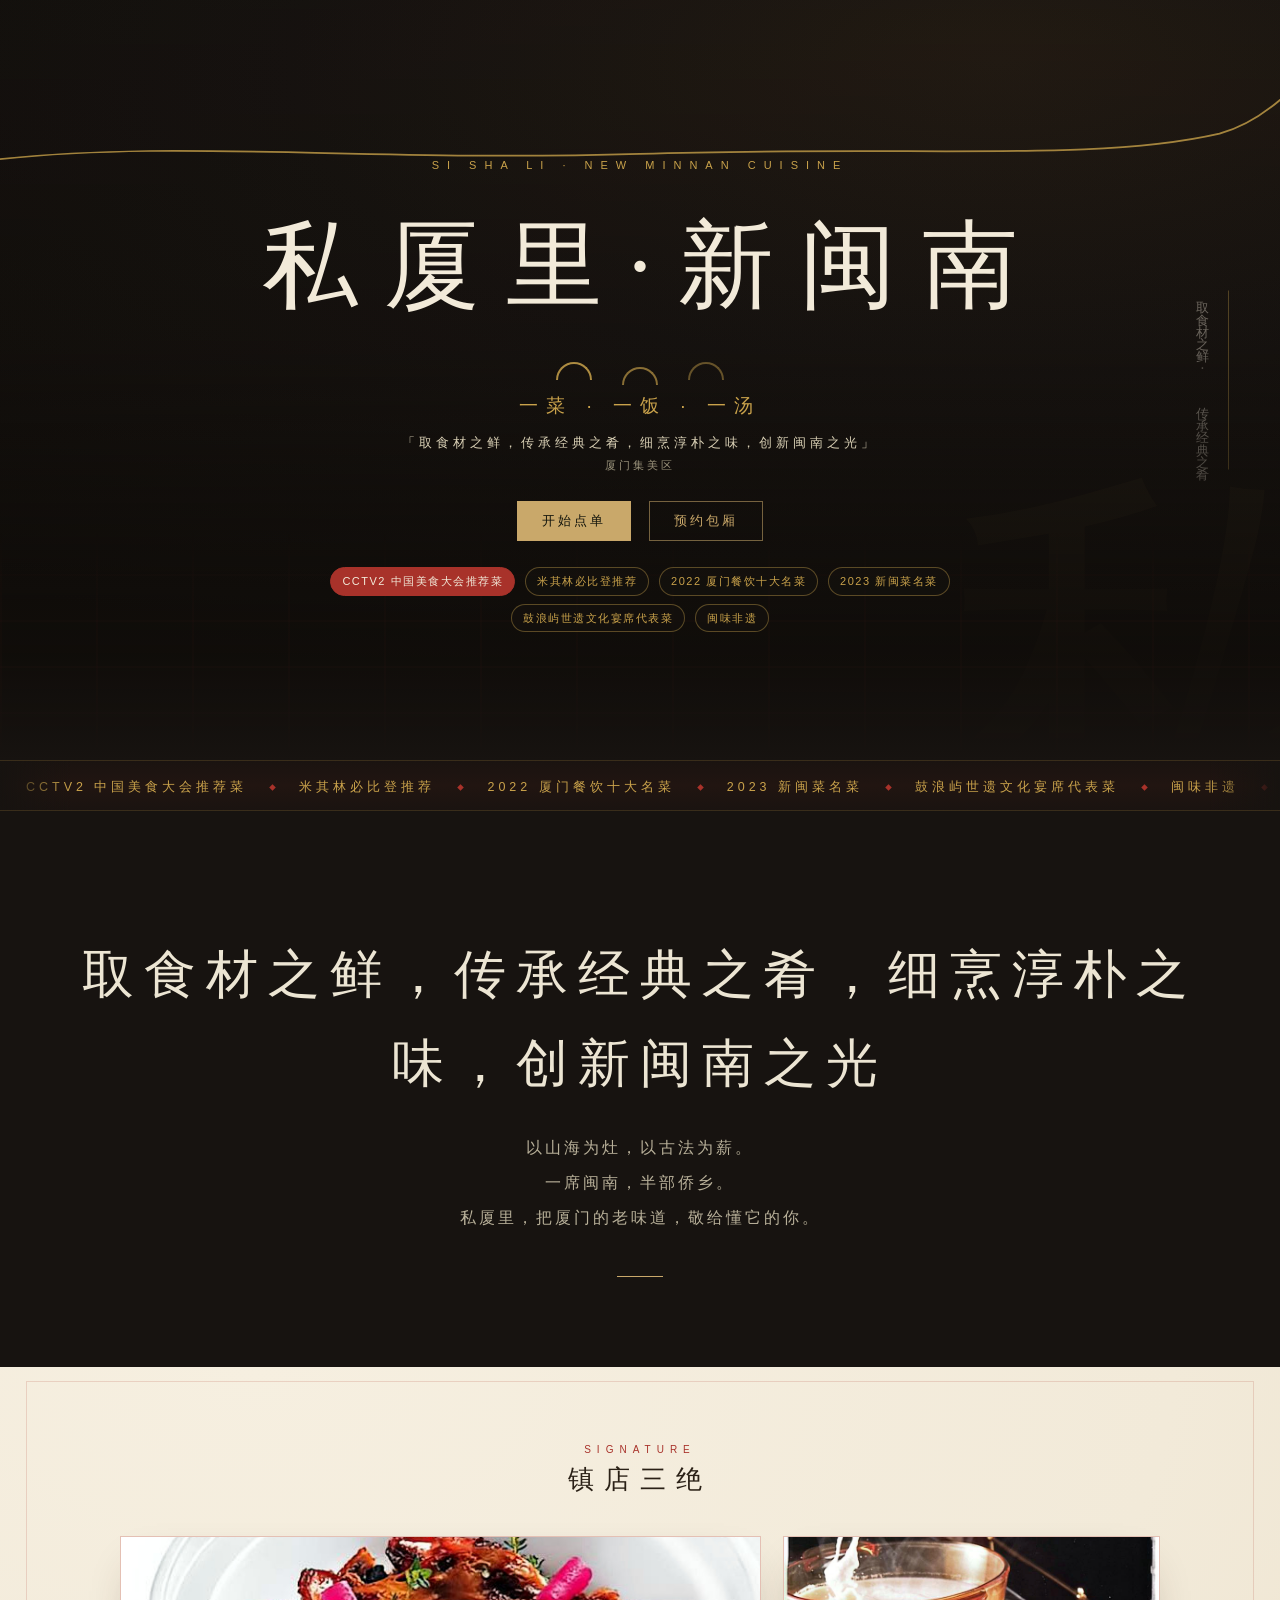
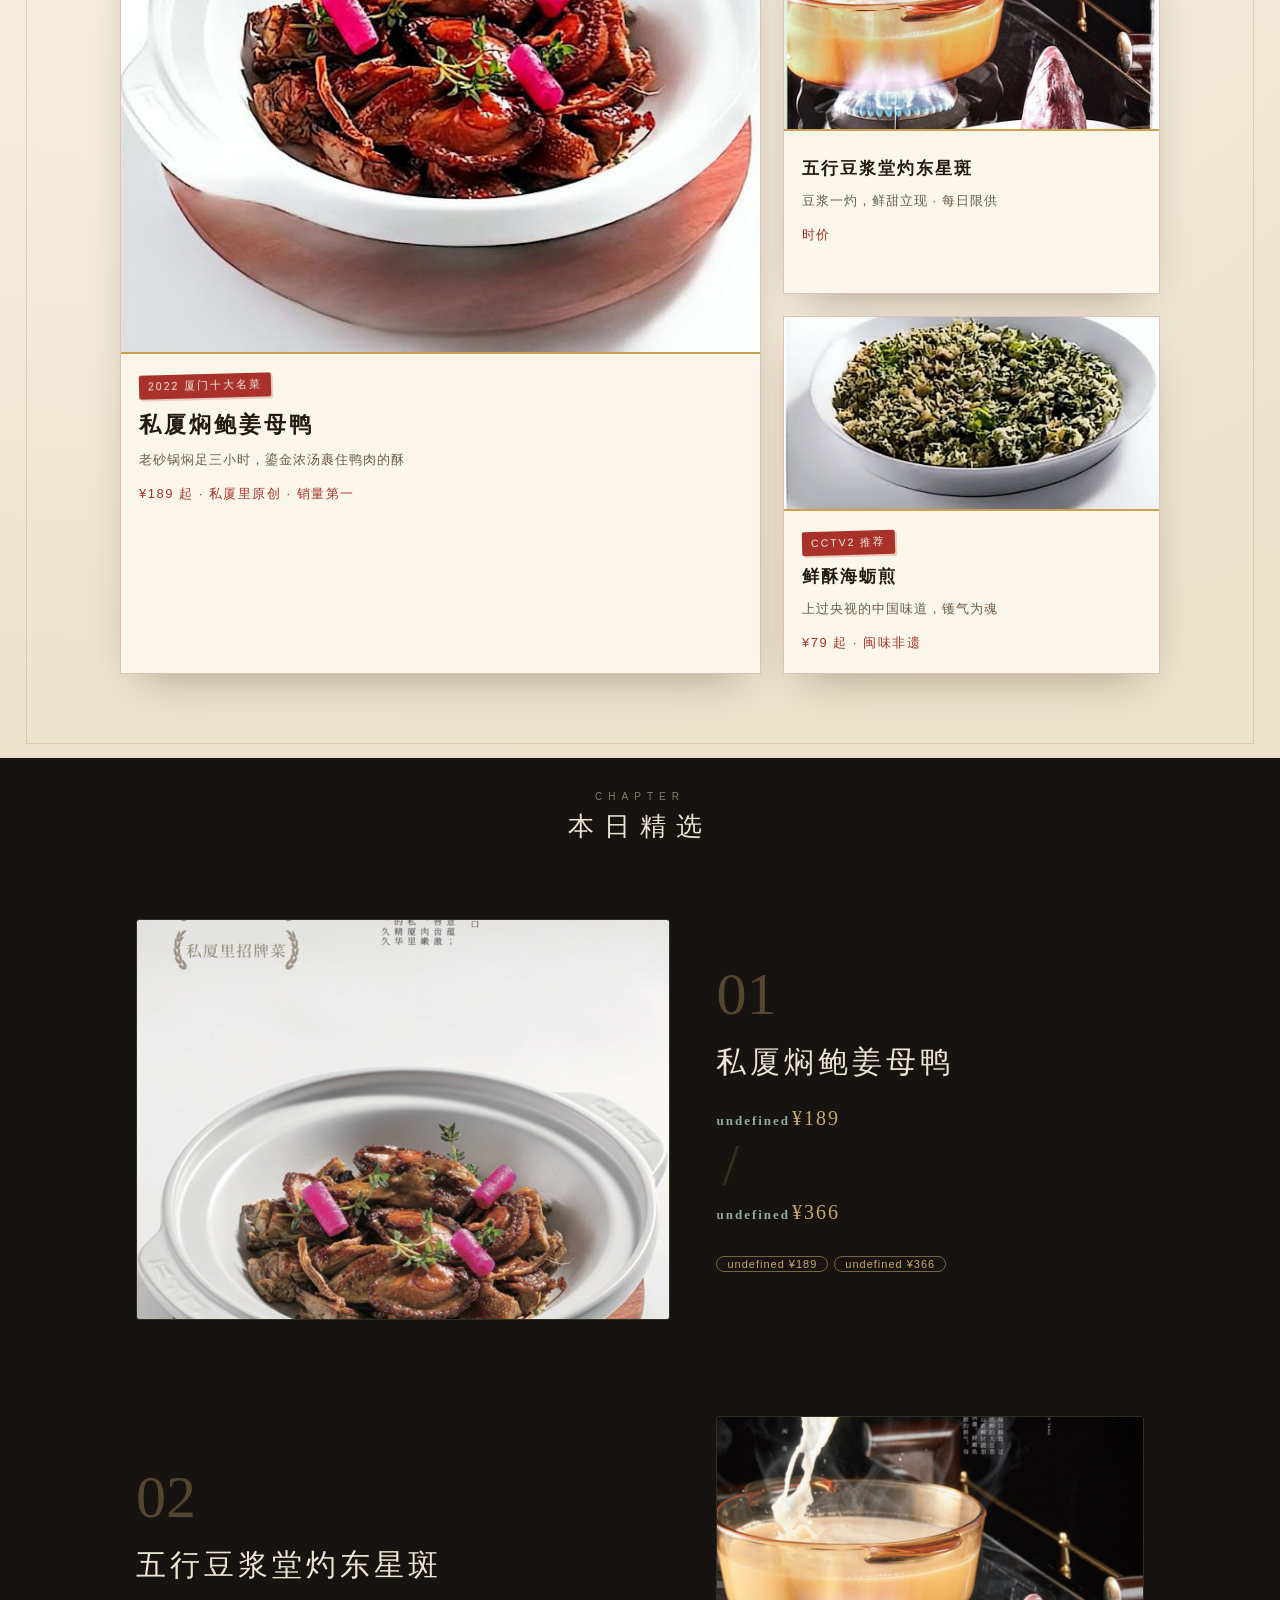
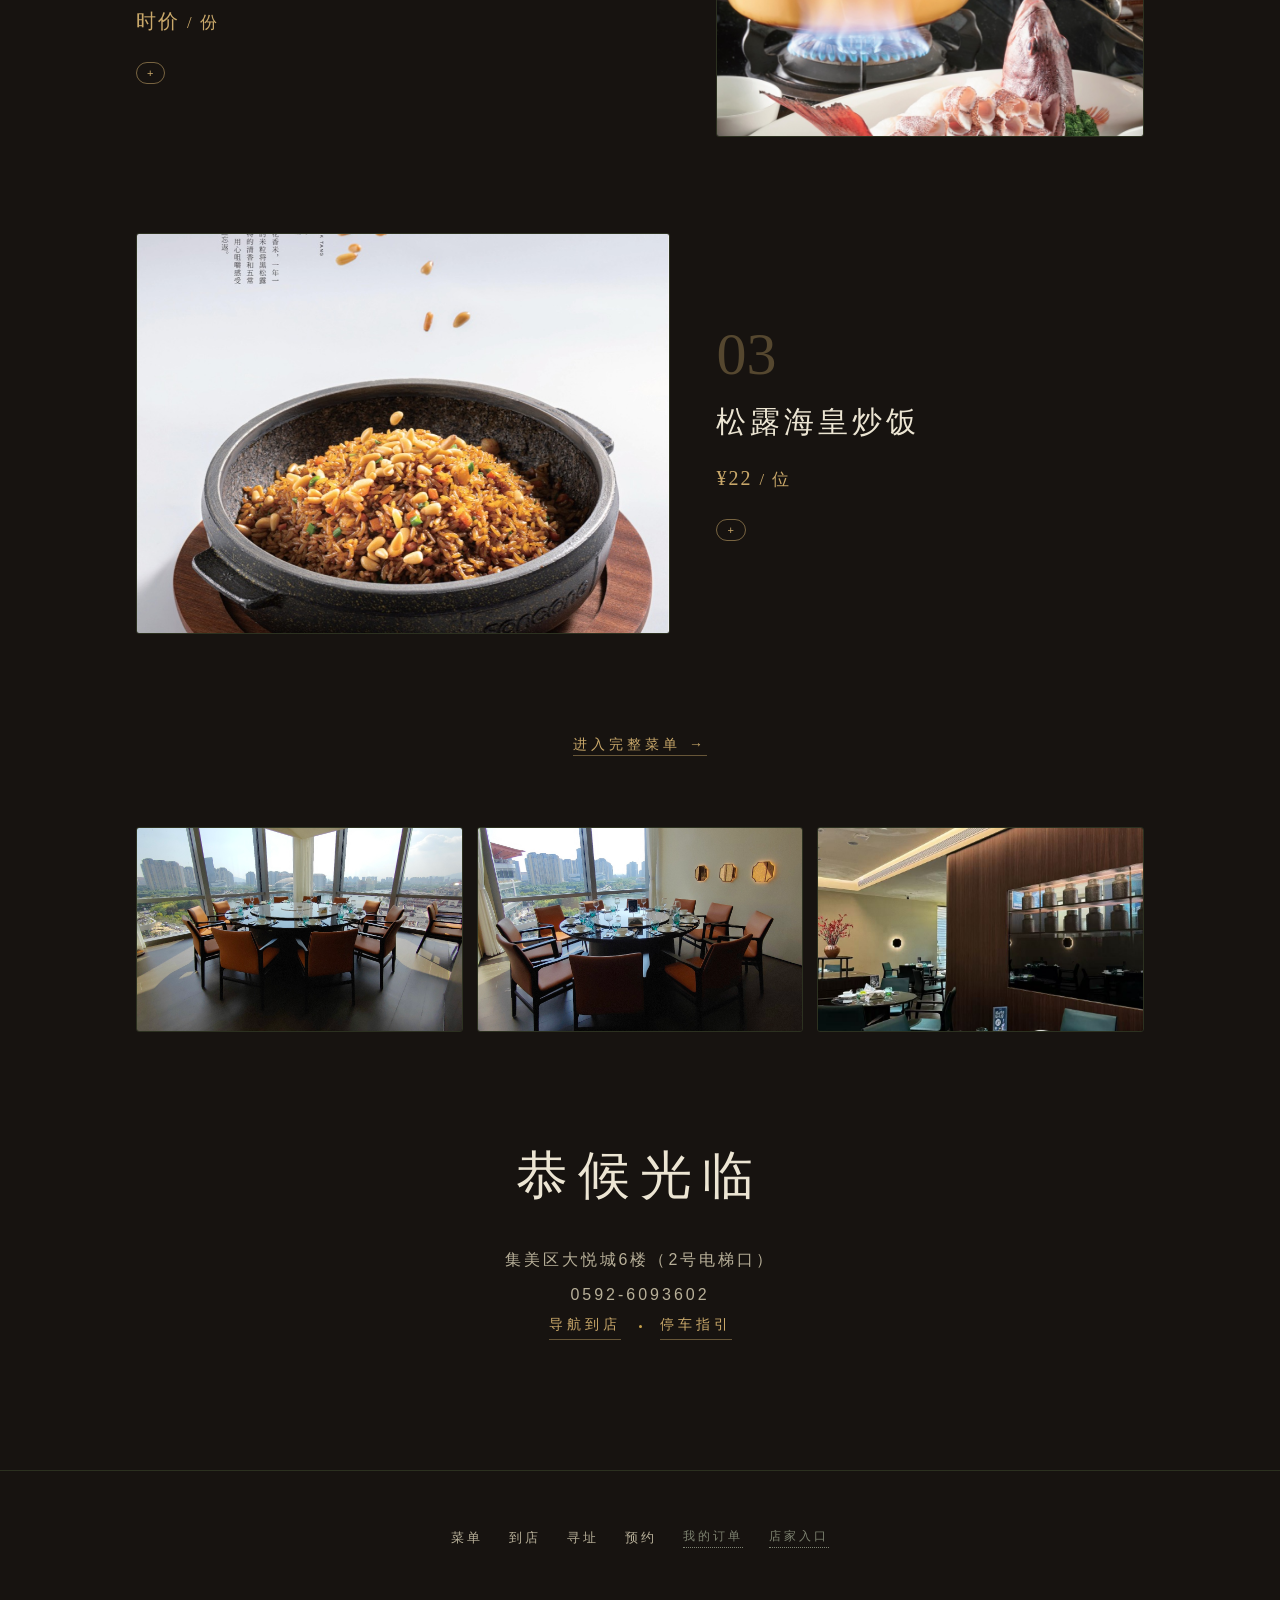
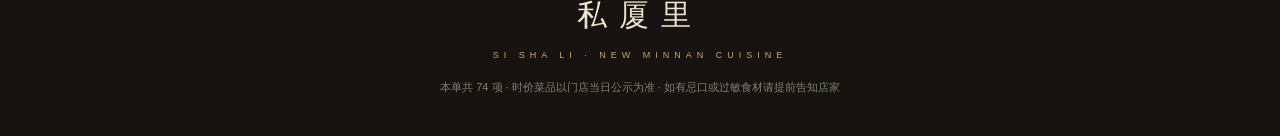
==== commit 80a980cc: "发布:10-26 18:55" ====
--- a/index.html
+++ b/index.html
@@ -49,6 +49,7 @@
       </div>
     </div>
 
+    <div class="honor-marquee" aria-hidden="false"><div class="hm-track" id="honorTrack"><span>CCTV2 中国美食大会推荐菜</span><span>米其林必比登推荐</span><span>2022 厦门餐饮十大名菜</span><span>2023 新闽菜名菜</span><span>鼓浪屿世遗文化宴席代表菜</span><span>闽味非遗</span></div></div>
 
     <div class="manifesto rv">
       <p class="mf-big" id="mfSlogan"></p>
--- a/css/style-v2.css
+++ b/css/style-v2.css
@@ -534,6 +534,16 @@
   color: rgba(236, 229, 211, .8); font-size: 12px; letter-spacing: 2px;
 }
 
+/* ---------- 首页荣誉跑马灯 ---------- */
+.honor-marquee { min-height: 40px; overflow: hidden; border-top: 1px solid rgba(201, 162, 75, .18); border-bottom: 1px solid rgba(201, 162, 75, .18); background: linear-gradient(180deg, #1a1310, #211511 50%, #1a1310); padding: 11px 0; position: relative; }
+.honor-marquee::before, .honor-marquee::after { content: ""; position: absolute; top: 0; bottom: 0; width: 70px; z-index: 2; pointer-events: none; }
+.honor-marquee::before { left: 0; background: linear-gradient(90deg, #171310, transparent); }
+.honor-marquee::after { right: 0; background: linear-gradient(-90deg, #171310, transparent); }
+.hm-track { display: inline-flex; white-space: nowrap; animation: hmScroll 36s linear infinite; will-change: transform; }
+.hm-track span { color: #c9a24b; font-size: 12.5px; letter-spacing: 4px; padding: 0 26px; position: relative; }
+.hm-track span::after { content: "◆"; position: absolute; right: -7px; font-size: 7px; color: #a8322a; top: 50%; transform: translateY(-50%); }
+@keyframes hmScroll { from { transform: translateX(0); } to { transform: translateX(-50%); } }
+@media (prefers-reduced-motion: reduce) { .hm-track { animation: none; } }
 
 /* ---------- 镇店三绝(米白宣纸底亮色区块) ---------- */
 .trio-feature { background: radial-gradient(130% 100% at 20% 0%, #f6efe0 0%, #f2ead9 55%, #ece1cb 100%); color: #2a2016; padding: 74px 26px 84px; margin-top: 0; position: relative; }
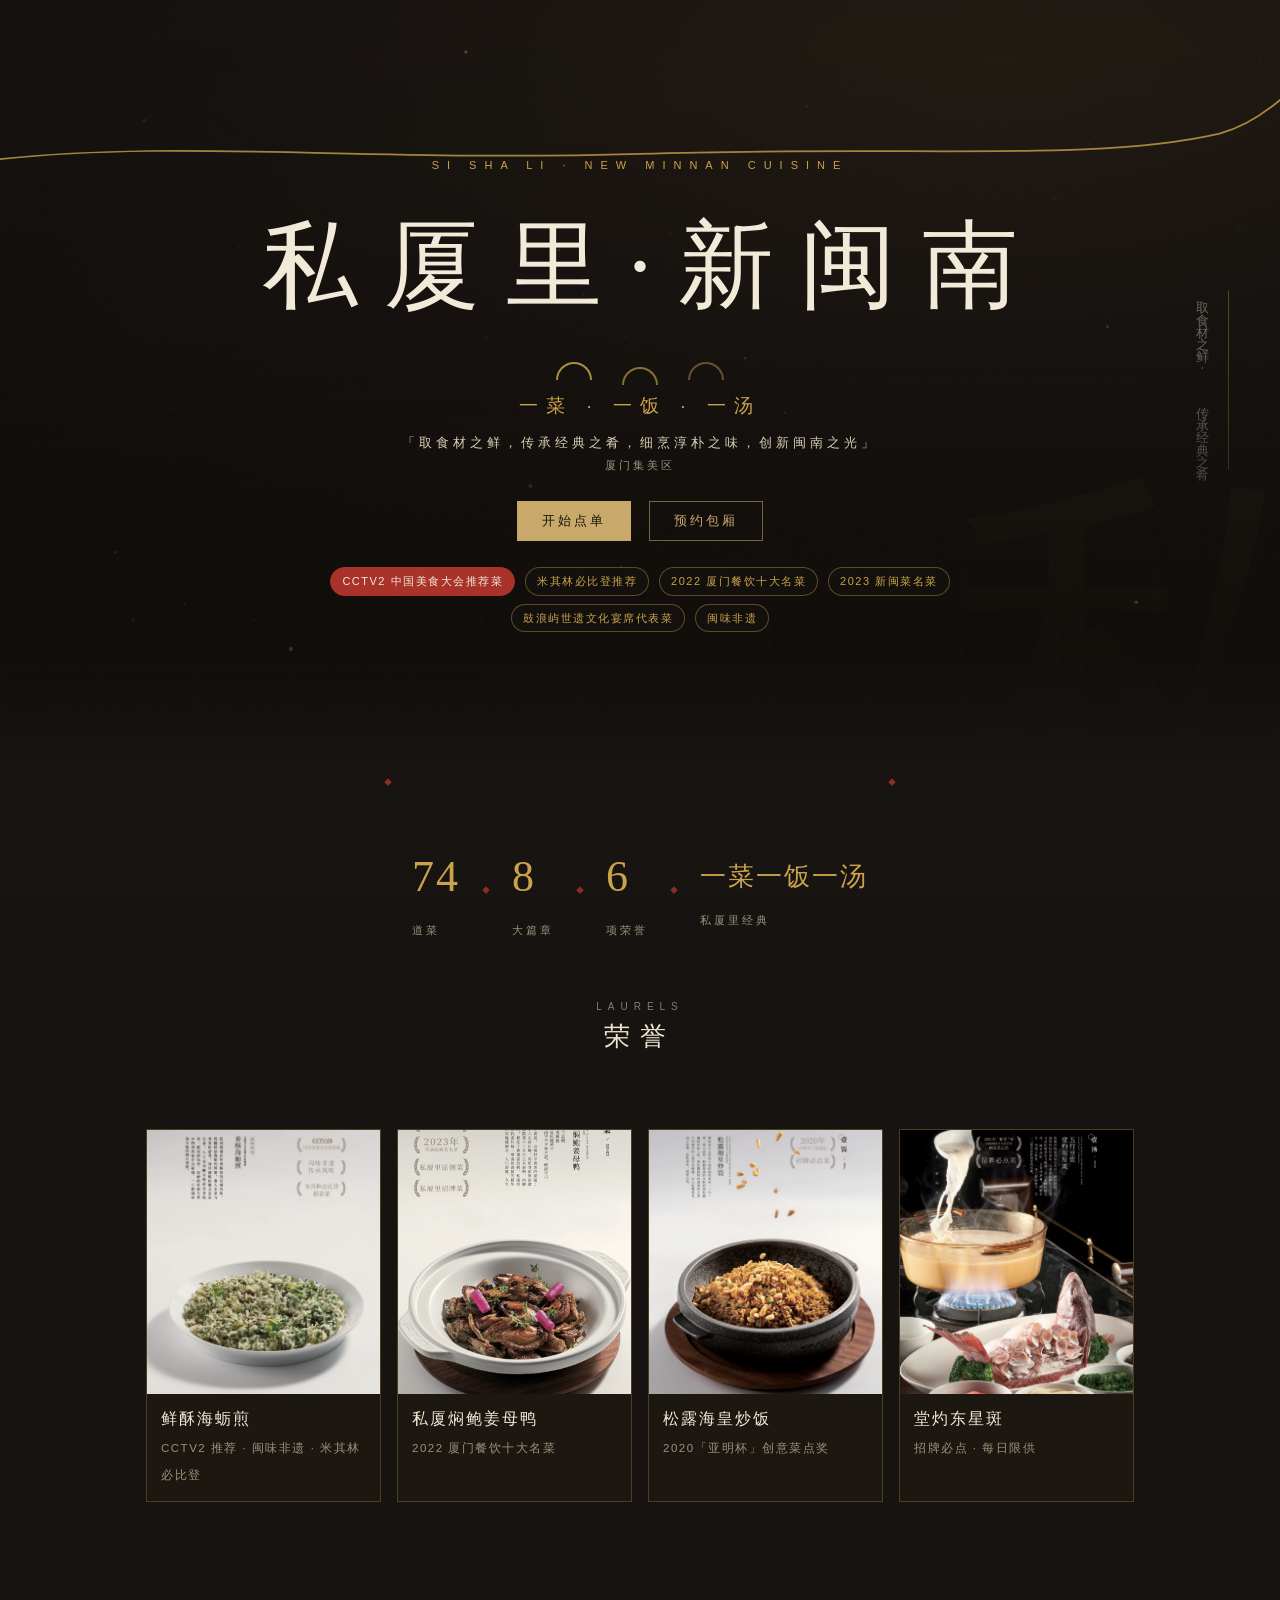
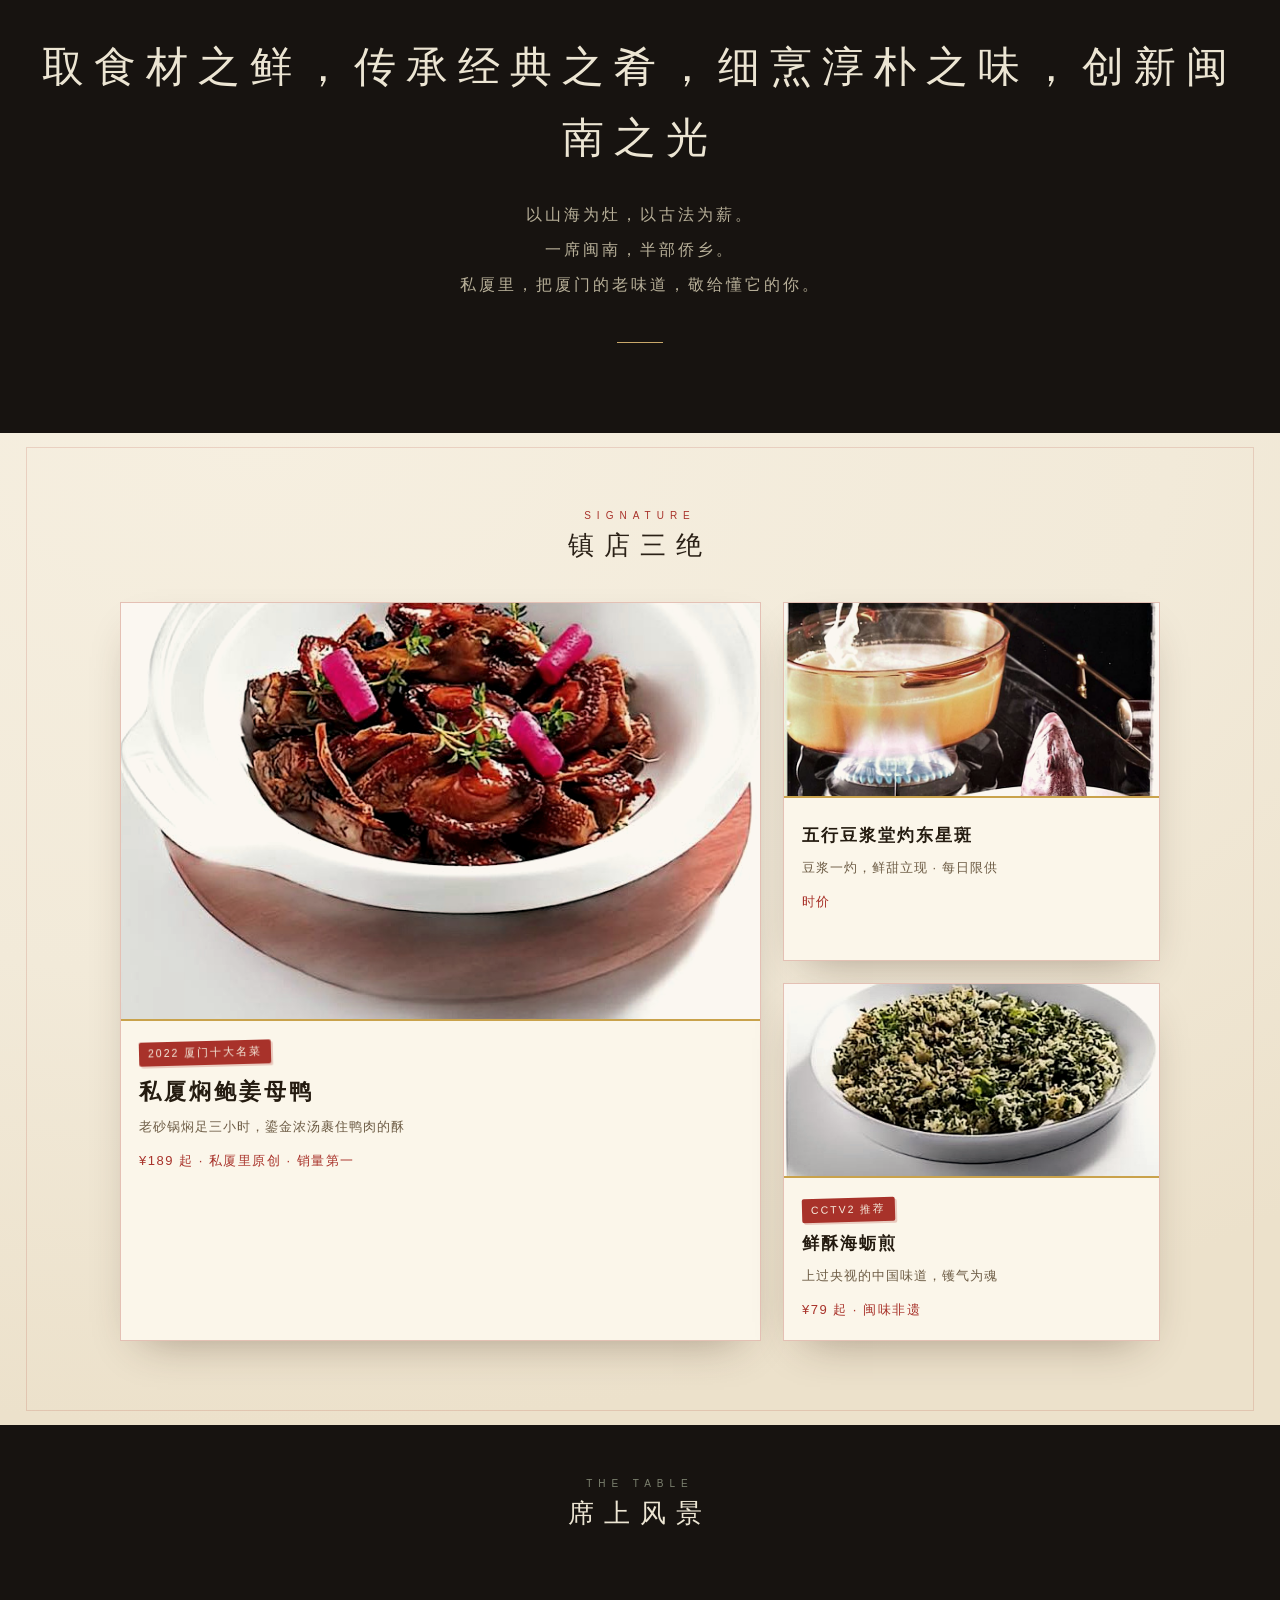
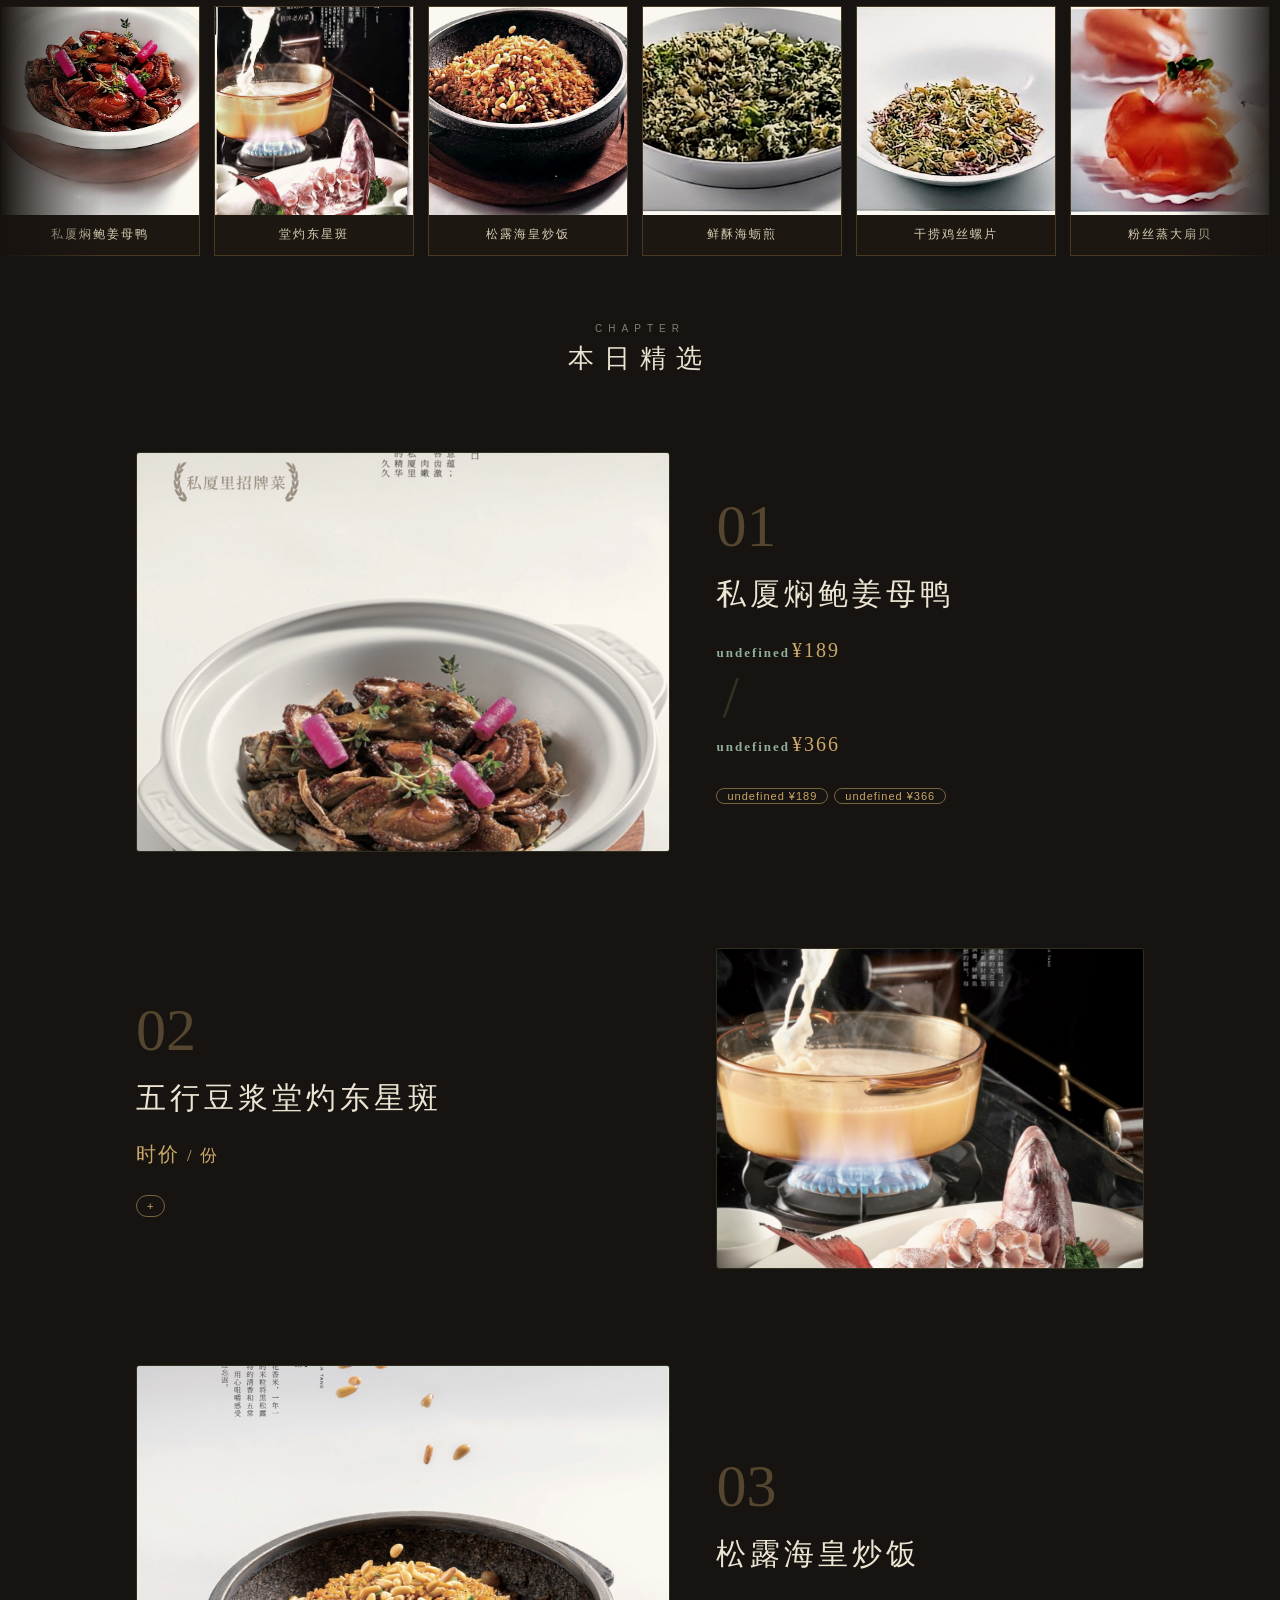
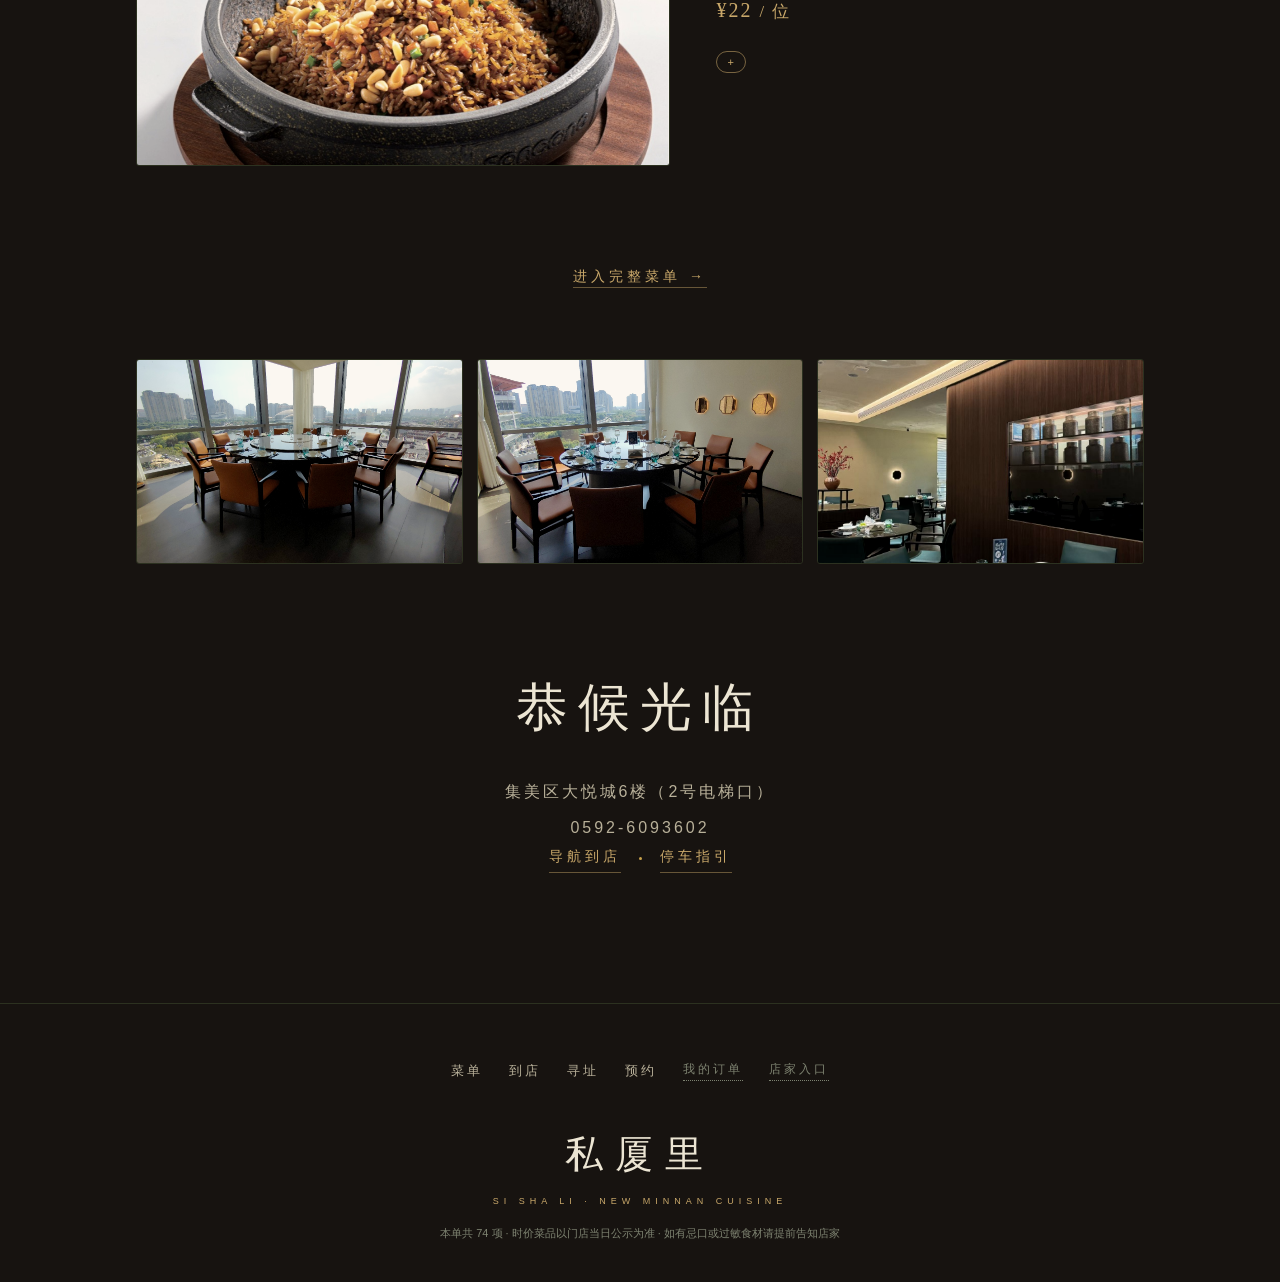
==== commit 9fb9b11e: "发布:10-26 21:33" ====
--- a/index.html
+++ b/index.html
@@ -29,6 +29,7 @@
       </svg>
       <div class="hero-char" aria-hidden="true">私</div>
       <div class="hero-brick" aria-hidden="true"></div>
+      <canvas id="heroParticles" class="hero-particles"></canvas>
       <div class="hero-verse" aria-hidden="true">取食材之鲜 · 传承经典之肴</div>
       <div class="splash" id="splash">
         <p class="kicker">SI SHA LI · NEW MINNAN</p>
@@ -49,7 +50,25 @@
       </div>
     </div>
 
-    <div class="honor-marquee" aria-hidden="false"><div class="hm-track" id="honorTrack"><span>CCTV2 中国美食大会推荐菜</span><span>米其林必比登推荐</span><span>2022 厦门餐饮十大名菜</span><span>2023 新闽菜名菜</span><span>鼓浪屿世遗文化宴席代表菜</span><span>闽味非遗</span></div></div>
+    <div class="honor-marquee honor-a"><span class="flank">◆</span><div class="a-items"><span>CCTV2 中国美食大会推荐菜</span><span>米其林必比登推荐</span><span>2022 厦门餐饮十大名菜</span><span>2023 新闽菜名菜</span><span>鼓浪屿世遗文化宴席代表菜</span><span>闽味非遗</span></div><span class="flank">◆</span></div>
+
+
+    <section class="stats-band rv">
+      <div class="stat-g"><b data-count="74">0</b><span>道菜</span></div><i>◆</i>
+      <div class="stat-g"><b data-count="8">0</b><span>大篇章</span></div><i>◆</i>
+      <div class="stat-g"><b data-count="6">0</b><span>项荣誉</span></div><i>◆</i>
+      <div class="stat-g"><b class="no-count">一菜一饭一汤</b><span>私厦里经典</span></div>
+    </section>
+
+    <section class="laurels rv">
+      <div class="ch-label"><i>LAURELS</i><b>荣誉</b></div>
+      <div class="laurels-grid">
+        <figure class="gimg-w"><img loading="lazy" src="assets/dishes/photo/hailijian.jpg" alt="鲜酥海蛎煎获奖"><figcaption><b>鲜酥海蛎煎</b><span>CCTV2 推荐 · 闽味非遗 · 米其林必比登</span></figcaption></figure>
+        <figure class="gimg-w"><img loading="lazy" src="assets/dishes/photo/jiangmuya.jpg" alt="姜母鸭获奖"><figcaption><b>私厦焖鲍姜母鸭</b><span>2022 厦门餐饮十大名菜</span></figcaption></figure>
+        <figure class="gimg-w"><img loading="lazy" src="assets/dishes/photo/chaofan.jpg" alt="炒饭获奖"><figcaption><b>松露海皇炒饭</b><span>2020「亚明杯」创意菜点奖</span></figcaption></figure>
+        <figure class="gimg-w"><img loading="lazy" src="assets/dishes/photo/dongxingban.jpg" alt="东星斑"><figcaption><b>堂灼东星斑</b><span>招牌必点 · 每日限供</span></figcaption></figure>
+      </div>
+    </section>
 
     <div class="manifesto rv">
       <p class="mf-big" id="mfSlogan"></p>
@@ -89,6 +108,12 @@
           </a>
         </div>
       </div>
+    </section>
+
+
+    <section class="dish-marquee rv">
+      <div class="ch-label"><i>THE TABLE</i><b>席上风景</b></div>
+      <div class="dm-viewport"><div class="dm-track"><figure><img loading="lazy" class="gimg" src="assets/dishes/photo/s01.jpg" alt="私厦焖鲍姜母鸭"><figcaption>私厦焖鲍姜母鸭</figcaption></figure><figure><img loading="lazy" class="gimg" src="assets/dishes/photo/s02.jpg" alt="堂灼东星斑"><figcaption>堂灼东星斑</figcaption></figure><figure><img loading="lazy" class="gimg" src="assets/dishes/photo/s03.jpg" alt="松露海皇炒饭"><figcaption>松露海皇炒饭</figcaption></figure><figure><img loading="lazy" class="gimg" src="assets/dishes/photo/s26.jpg" alt="鲜酥海蛎煎"><figcaption>鲜酥海蛎煎</figcaption></figure><figure><img loading="lazy" class="gimg" src="assets/dishes/photo/s15.jpg" alt="干捞鸡丝螺片"><figcaption>干捞鸡丝螺片</figcaption></figure><figure><img loading="lazy" class="gimg" src="assets/dishes/photo/s21.jpg" alt="粉丝蒸大扇贝"><figcaption>粉丝蒸大扇贝</figcaption></figure><figure><img loading="lazy" class="gimg" src="assets/dishes/photo/s28.jpg" alt="芦笋百合炒螺片"><figcaption>芦笋百合炒螺片</figcaption></figure><figure><img loading="lazy" class="gimg" src="assets/dishes/photo/s31.jpg" alt="雪花牛肉"><figcaption>雪花牛肉</figcaption></figure><figure><img loading="lazy" class="gimg" src="assets/dishes/photo/s36.jpg" alt="山海猪手烩螺片"><figcaption>山海猪手烩螺片</figcaption></figure><figure><img loading="lazy" class="gimg" src="assets/dishes/photo/s40.jpg" alt="香酥紫菜虾排"><figcaption>香酥紫菜虾排</figcaption></figure><figure><img loading="lazy" class="gimg" src="assets/dishes/photo/s48.jpg" alt="虾汤煮松叶蟹"><figcaption>虾汤煮松叶蟹</figcaption></figure><figure><img loading="lazy" class="gimg" src="assets/dishes/photo/s57.jpg" alt="沙茶焗大虾"><figcaption>沙茶焗大虾</figcaption></figure><figure><img loading="lazy" class="gimg" src="assets/dishes/photo/s01.jpg" alt="私厦焖鲍姜母鸭"><figcaption>私厦焖鲍姜母鸭</figcaption></figure><figure><img loading="lazy" class="gimg" src="assets/dishes/photo/s02.jpg" alt="堂灼东星斑"><figcaption>堂灼东星斑</figcaption></figure><figure><img loading="lazy" class="gimg" src="assets/dishes/photo/s03.jpg" alt="松露海皇炒饭"><figcaption>松露海皇炒饭</figcaption></figure><figure><img loading="lazy" class="gimg" src="assets/dishes/photo/s26.jpg" alt="鲜酥海蛎煎"><figcaption>鲜酥海蛎煎</figcaption></figure><figure><img loading="lazy" class="gimg" src="assets/dishes/photo/s15.jpg" alt="干捞鸡丝螺片"><figcaption>干捞鸡丝螺片</figcaption></figure><figure><img loading="lazy" class="gimg" src="assets/dishes/photo/s21.jpg" alt="粉丝蒸大扇贝"><figcaption>粉丝蒸大扇贝</figcaption></figure><figure><img loading="lazy" class="gimg" src="assets/dishes/photo/s28.jpg" alt="芦笋百合炒螺片"><figcaption>芦笋百合炒螺片</figcaption></figure><figure><img loading="lazy" class="gimg" src="assets/dishes/photo/s31.jpg" alt="雪花牛肉"><figcaption>雪花牛肉</figcaption></figure><figure><img loading="lazy" class="gimg" src="assets/dishes/photo/s36.jpg" alt="山海猪手烩螺片"><figcaption>山海猪手烩螺片</figcaption></figure><figure><img loading="lazy" class="gimg" src="assets/dishes/photo/s40.jpg" alt="香酥紫菜虾排"><figcaption>香酥紫菜虾排</figcaption></figure><figure><img loading="lazy" class="gimg" src="assets/dishes/photo/s48.jpg" alt="虾汤煮松叶蟹"><figcaption>虾汤煮松叶蟹</figcaption></figure><figure><img loading="lazy" class="gimg" src="assets/dishes/photo/s57.jpg" alt="沙茶焗大虾"><figcaption>沙茶焗大虾</figcaption></figure></div></div>
     </section>
 
     <div class="chapters">
--- a/css/style-v2.css
+++ b/css/style-v2.css
@@ -534,16 +534,6 @@
   color: rgba(236, 229, 211, .8); font-size: 12px; letter-spacing: 2px;
 }
 
-/* ---------- 首页荣誉跑马灯 ---------- */
-.honor-marquee { min-height: 40px; overflow: hidden; border-top: 1px solid rgba(201, 162, 75, .18); border-bottom: 1px solid rgba(201, 162, 75, .18); background: linear-gradient(180deg, #1a1310, #211511 50%, #1a1310); padding: 11px 0; position: relative; }
-.honor-marquee::before, .honor-marquee::after { content: ""; position: absolute; top: 0; bottom: 0; width: 70px; z-index: 2; pointer-events: none; }
-.honor-marquee::before { left: 0; background: linear-gradient(90deg, #171310, transparent); }
-.honor-marquee::after { right: 0; background: linear-gradient(-90deg, #171310, transparent); }
-.hm-track { display: inline-flex; white-space: nowrap; animation: hmScroll 36s linear infinite; will-change: transform; }
-.hm-track span { color: #c9a24b; font-size: 12.5px; letter-spacing: 4px; padding: 0 26px; position: relative; }
-.hm-track span::after { content: "◆"; position: absolute; right: -7px; font-size: 7px; color: #a8322a; top: 50%; transform: translateY(-50%); }
-@keyframes hmScroll { from { transform: translateX(0); } to { transform: translateX(-50%); } }
-@media (prefers-reduced-motion: reduce) { .hm-track { animation: none; } }
 
 /* ---------- 镇店三绝(米白宣纸底亮色区块) ---------- */
 .trio-feature { background: radial-gradient(130% 100% at 20% 0%, #f6efe0 0%, #f2ead9 55%, #ece1cb 100%); color: #2a2016; padding: 74px 26px 84px; margin-top: 0; position: relative; }
@@ -572,3 +562,44 @@
   .trio-feature { padding: 54px 16px 62px; }
   .trio-feature::before { left: 12px; right: 12px; }
 }
+
+/* ---------- A版正式包:荣誉带(方案A)/粒子/数据带/荣誉卡/菜品图墙/调色/颗粒 ---------- */
+.honor-a { display: flex; align-items: center; justify-content: center; min-height: 46px; }
+.honor-a .flank { color: rgba(168,50,42,.85); font-size: 8px; margin: 0 18px; flex: none; }
+.honor-a .a-items { position: relative; height: 22px; width: 100%; max-width: 460px; }
+.honor-a .a-items span { position: absolute; inset: 0; display: flex; align-items: center; justify-content: center; color: #c9a24b; font-size: 13px; letter-spacing: 4px; opacity: 0; animation: aFade 21s infinite; white-space: nowrap; }
+.honor-a .a-items span:nth-child(2){animation-delay:3.5s}.honor-a .a-items span:nth-child(3){animation-delay:7s}.honor-a .a-items span:nth-child(4){animation-delay:10.5s}.honor-a .a-items span:nth-child(5){animation-delay:14s}.honor-a .a-items span:nth-child(6){animation-delay:17.5s}
+@keyframes aFade { 0% { opacity: 0; transform: translateY(7px); } 2.5% { opacity: 1; transform: translateY(0); } 13.5% { opacity: 1; transform: translateY(0); } 16.5% { opacity: 0; transform: translateY(-7px); } 100% { opacity: 0; transform: translateY(7px); } }
+.hero-particles { position: absolute; inset: 0; width: 100%; height: 100%; pointer-events: none; z-index: 1; }
+.hero-text > * { opacity: 0; animation: heroUp .8s cubic-bezier(.2,.7,.2,1) forwards; }
+.hero-text > *:nth-child(1){animation-delay:.25s}.hero-text > *:nth-child(2){animation-delay:.42s}
+.hero-text > *:nth-child(3){animation-delay:.58s}.hero-text > *:nth-child(4){animation-delay:.72s}
+.hero-text > *:nth-child(5){animation-delay:.84s}.hero-text > *:nth-child(6){animation-delay:.95s}
+.hero-text > *:nth-child(7){animation-delay:1.1s}.hero-text > *:nth-child(8){animation-delay:1.3s}
+@keyframes heroUp { from { opacity: 0; transform: translateY(26px); } to { opacity: 1; transform: none; } }
+.stats-band { display: flex; align-items: center; justify-content: center; gap: 22px; padding: 34px 16px 30px; flex-wrap: wrap; }
+.stats-band b { display: block; font-family: var(--serif); font-size: clamp(30px,6vw,44px); color: #c9a24b; font-weight: 400; letter-spacing: 2px; }
+.stats-band b.no-count { font-size: clamp(18px,3.6vw,26px); line-height: 2.1; }
+.stats-band span { font-size: 11px; color: #9a927b; letter-spacing: 3px; }
+.stats-band i { color: rgba(168,50,42,.8); font-size: 8px; font-style: normal; }
+.laurels { padding: 26px 26px 10px; max-width: 1040px; margin: 0 auto; }
+.laurels-grid { display: grid; grid-template-columns: repeat(auto-fit,minmax(220px,1fr)); gap: 16px; }
+.laurels-grid figure { margin: 0; border: 1px solid rgba(201,162,75,.28); background: #1d1712; }
+.laurels-grid img { width: 100%; aspect-ratio: 3/3.4; object-fit: cover; display: block; }
+.laurels-grid figcaption { padding: 12px 14px 14px; }
+.laurels-grid b { display: block; font-family: var(--serif); font-size: 15.5px; color: #f2ead9; letter-spacing: 2px; font-weight: 400; }
+.laurels-grid span { font-size: 11.5px; color: #9a927b; letter-spacing: 1.5px; }
+.dish-marquee { padding: 50px 0 34px; overflow: hidden; }
+.dm-viewport { overflow: hidden; -webkit-mask-image: linear-gradient(90deg,transparent,#000 8%,#000 92%,transparent); mask-image: linear-gradient(90deg,transparent,#000 8%,#000 92%,transparent); }
+.dm-track { display: flex; gap: 14px; width: max-content; animation: dmScroll 46s linear infinite; }
+.dm-viewport:hover .dm-track { animation-play-state: paused; }
+.dm-track figure { flex: none; width: 200px; margin: 0; border: 1px solid rgba(201,162,75,.25); background: #1d1712; }
+.dm-track img { width: 100%; aspect-ratio: 1/1.05; object-fit: cover; display: block; }
+.dm-track figcaption { font-size: 12px; color: #d8cfb4; letter-spacing: 2px; text-align: center; padding: 9px 6px 11px; white-space: nowrap; overflow: hidden; text-overflow: ellipsis; }
+@keyframes dmScroll { to { transform: translateX(-50%); } }
+.gimg, .laurels-grid img, .dm-track img, .chapter img, .vg-track img, .visit-gallery img, .loc-gallery img, .home-strip img, .trio-img img { filter: saturate(.9) contrast(1.06) brightness(.95) sepia(.1); transition: filter .5s ease, transform .6s ease; }
+.chapter:hover img, .laurels-grid figure:hover img, .dm-track figure:hover img { filter: saturate(1.08) contrast(1.04) brightness(1) sepia(.04); }
+.manifesto .mf-big { font-size: clamp(26px, 5.2vw, 42px) !important; }
+body::after { content: ""; position: fixed; inset: 0; pointer-events: none; z-index: 99; opacity: .05; mix-blend-mode: overlay; background-image: url("data:image/svg+xml,%3Csvg xmlns='http://www.w3.org/2000/svg' width='140' height='140'%3E%3Cfilter id='n'%3E%3CfeTurbulence type='fractalNoise' baseFrequency='0.9' numOctaves='2'/%3E%3C/filter%3E%3Crect width='140' height='140' filter='url(%23n)' opacity='0.6'/%3E%3C/svg%3E"); }
+.footer .ft-brand { font-size: 38px; letter-spacing: 12px; }
+@media (prefers-reduced-motion: reduce) { .hero-text>*{animation:none;opacity:1} .dm-track,.honor-a .a-items span{animation:none} .honor-a .a-items span:first-child{opacity:1} }
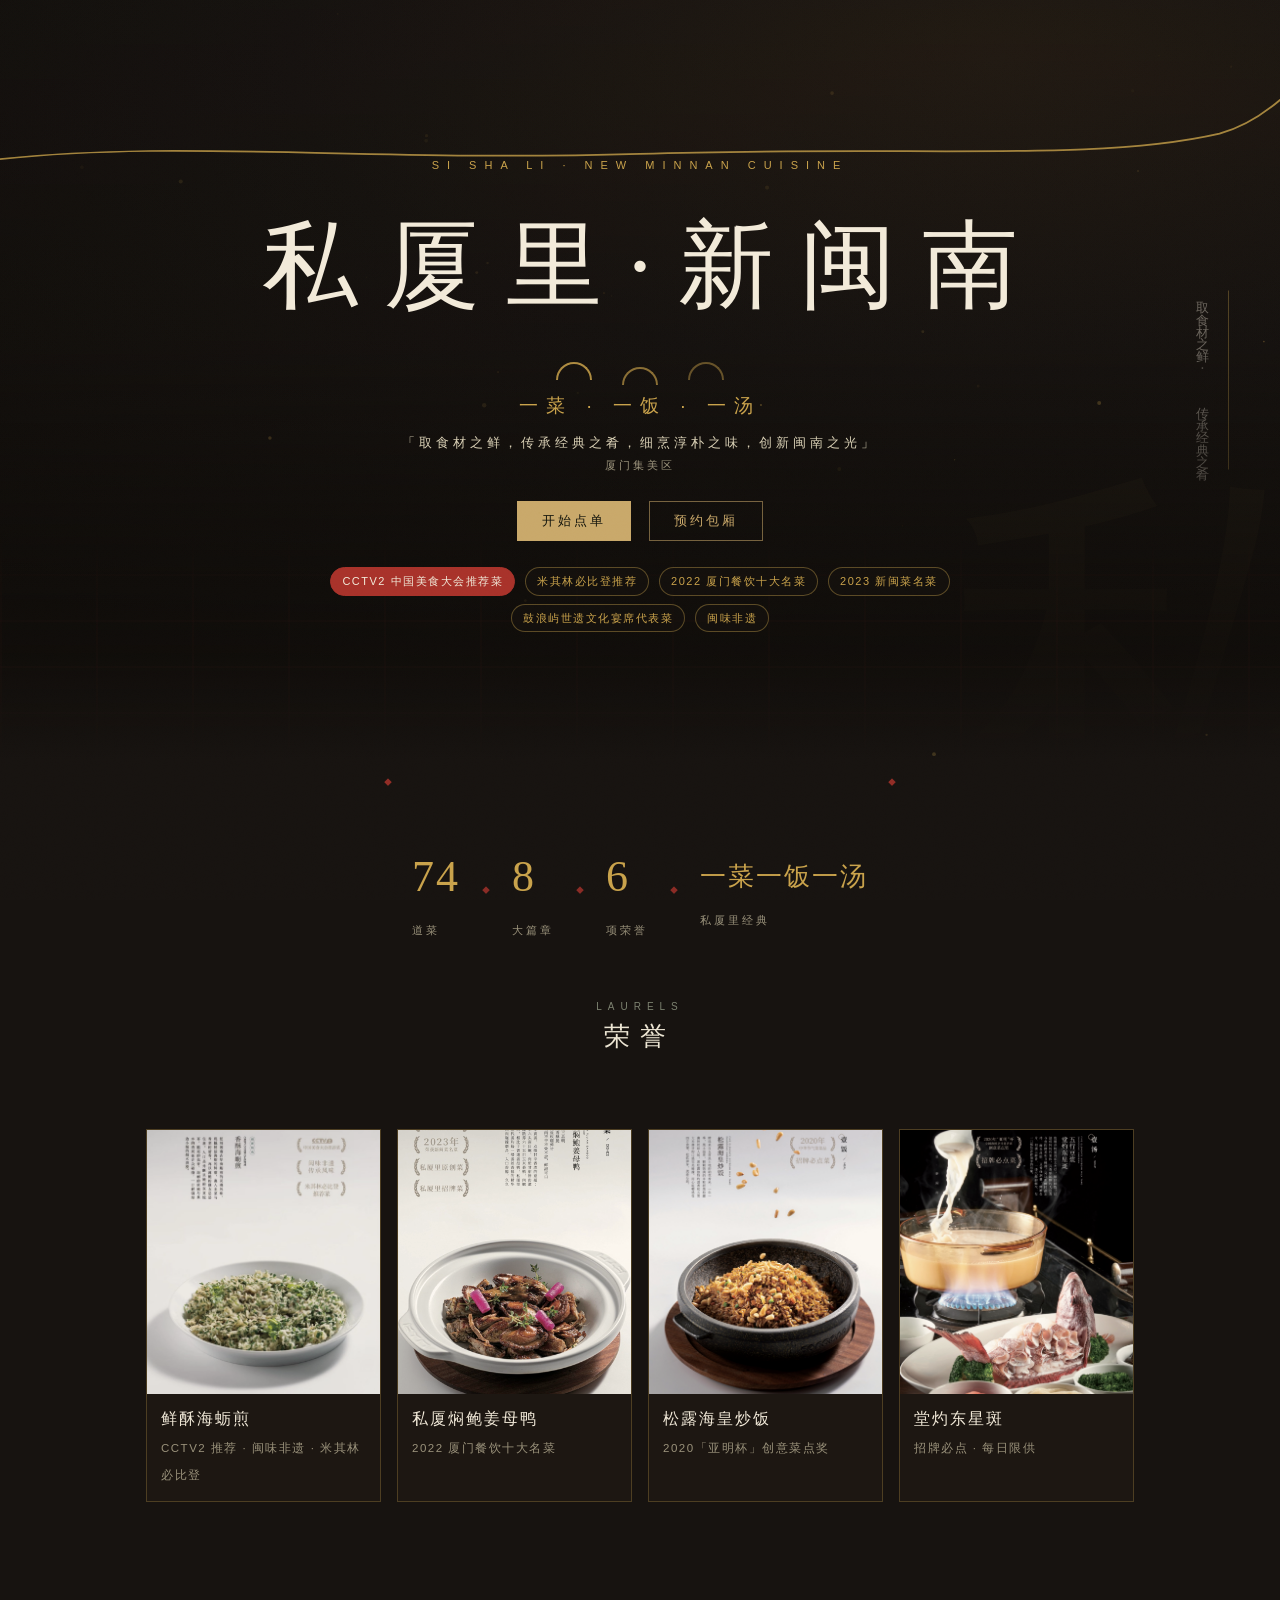
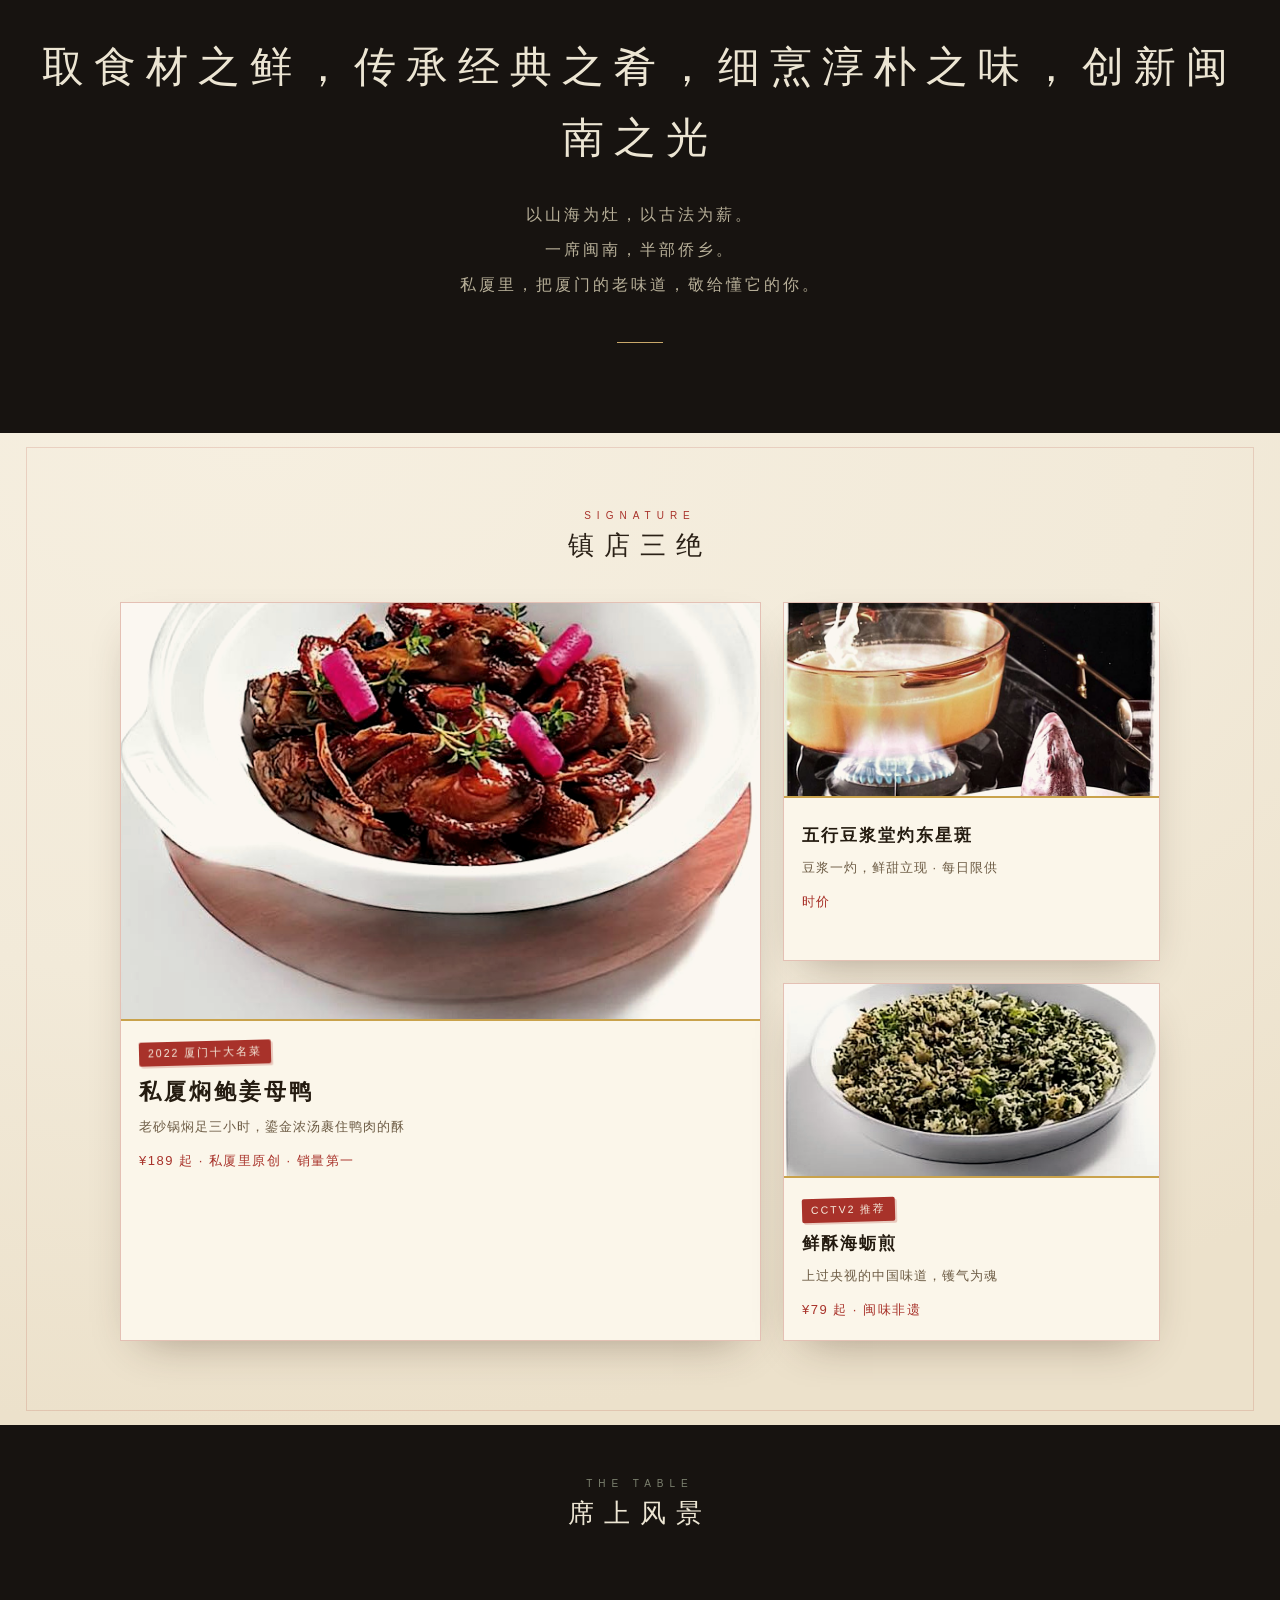
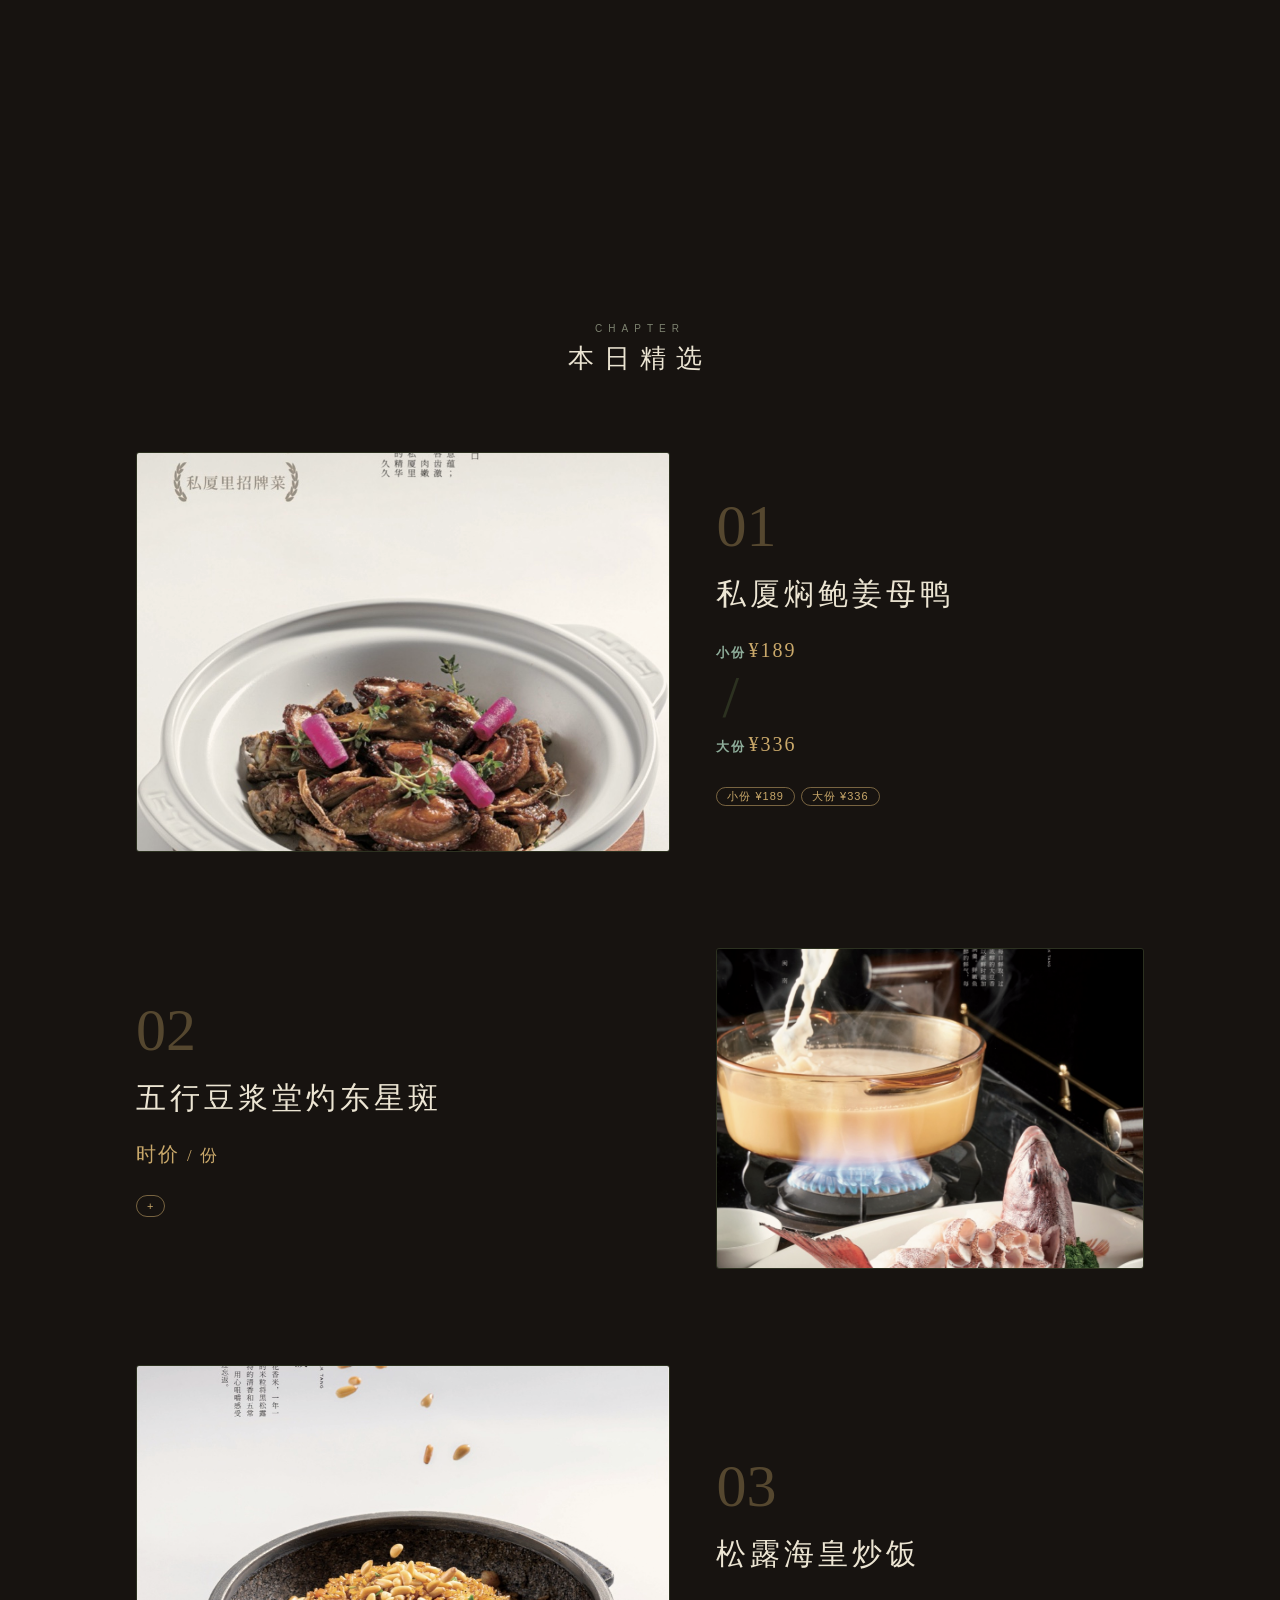
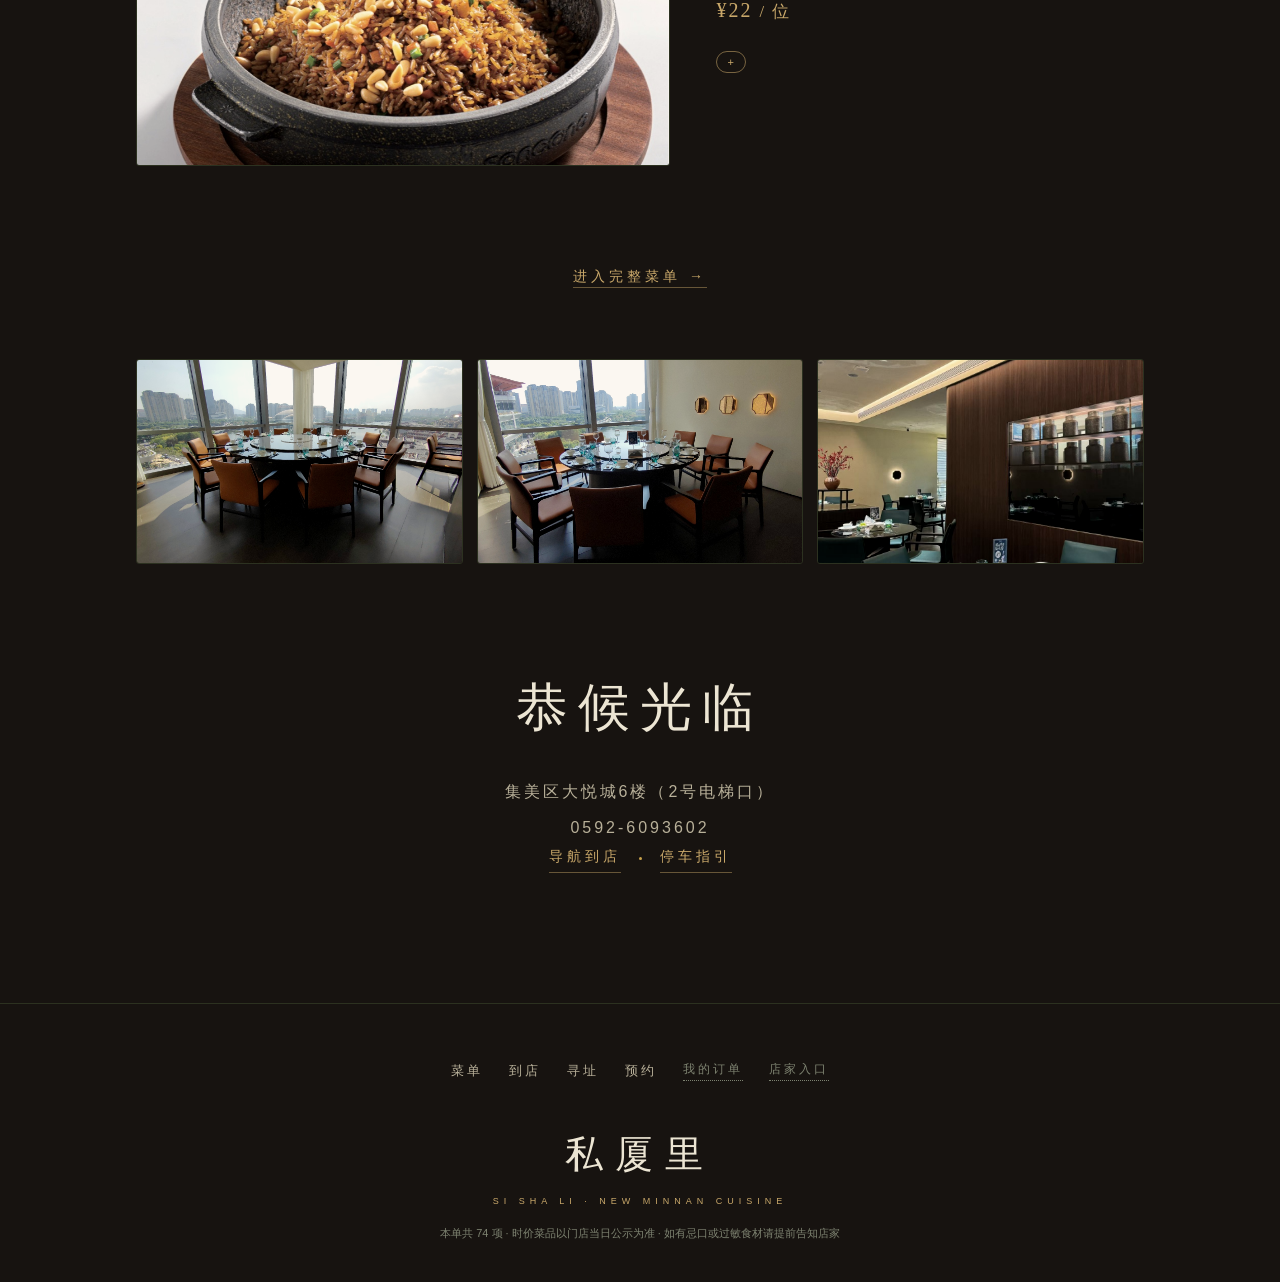
==== commit 42b84fd9: "发布:10-27 16:28" ====
--- a/index.html
+++ b/index.html
@@ -384,9 +384,10 @@
 <a class="back-home" id="backHome" href="#/home" hidden>‹ 首页</a>
 
 <div class="cartbar" id="cartBar" hidden>
+  <div class="cb-icon">碗<i class="cb-badge" id="cbBadge">0</i></div>
+  <div class="cb-info"><b id="cbTotal">¥0</b><span id="cartSummary">已选 0 件</span></div>
   <button class="table-chip" id="tableChip">选桌号</button>
-  <span id="cartSummary"></span>
-  <button class="tbtn solid" id="cartOpen">去下单</button>
+  <button class="cb-go" id="cartOpen">去下单</button>
 </div>
 
 <div class="drawer-mask" id="drawerMask" hidden></div>
--- a/css/style-v2.css
+++ b/css/style-v2.css
@@ -258,16 +258,41 @@
 .orders-total { padding-top: 10px; color: var(--gold); font-weight: 700; }
 
 /* ---------- 购物车 / 弹窗 / 查看器 ---------- */
-.cartbar { position: fixed; left: 50%; transform: translateX(-50%); bottom: 16px; z-index: 60; display: flex; align-items: center; gap: 16px; background: rgba(13, 15, 8, .96); border: 1px solid rgba(201, 168, 106, .4); color: var(--cream); padding: 8px 12px 8px 20px; border-radius: 0; backdrop-filter: blur(8px); animation: viewIn .3s ease; }
-.table-chip { background: transparent; border: 1px solid rgba(201, 168, 106, .5); color: var(--gold-soft); padding: 4px 12px; font-size: 12px; cursor: pointer; letter-spacing: 1px; }
+.cartbar { position: fixed; left: 50%; transform: translateX(-50%); bottom: calc(16px + env(safe-area-inset-bottom)); z-index: 60; display: flex; align-items: center; gap: 13px; background: rgba(23, 19, 16, .97); border: 1px solid rgba(201, 168, 106, .45); color: var(--cream); padding: 9px 9px 9px 12px; border-radius: 999px; backdrop-filter: blur(10px); box-shadow: 0 18px 44px -14px rgba(0, 0, 0, .85); animation: viewIn .3s ease; width: min(92vw, 560px); }
+.cb-icon { position: relative; width: 38px; height: 38px; border-radius: 50%; border: 1px solid rgba(201, 168, 106, .5); background: #1d1712; display: flex; align-items: center; justify-content: center; color: #c9a24b; font-family: var(--serif); font-size: 15px; flex: none; }
+.cb-badge { position: absolute; top: -5px; right: -7px; background: #a8322a; color: #f2ead9; border-radius: 999px; font-size: 10.5px; min-width: 17px; height: 17px; display: flex; align-items: center; justify-content: center; padding: 0 4px; font-style: normal; }
+.cb-info { flex: 1; min-width: 0; line-height: 1.25; }
+.cb-info b { font-family: var(--serif); font-size: 17px; color: #c9a24b; font-weight: 400; display: block; }
+.cb-info span { display: block; font-size: 10.5px; color: var(--muted); letter-spacing: 1.5px; margin-top: 1px; }
+.table-chip { background: transparent; border: 1px solid rgba(201, 168, 106, .4); color: var(--cream-dim); padding: 9px 11px; font-size: 11.5px; cursor: pointer; letter-spacing: 1px; border-radius: 999px; flex: none; }
+.cb-go { border: none; background: linear-gradient(135deg, #c9a24b, #b4863a); color: #171310; font-size: 13.5px; letter-spacing: 3px; padding: 12px 21px; border-radius: 999px; cursor: pointer; flex: none; }
+@media (max-width: 480px) { .table-chip { display: none; } }
 .drawer-mask { position: fixed; inset: 0; background: rgba(6, 8, 3, .65); z-index: 70; backdrop-filter: blur(2px); }
-.cart-drawer { position: fixed; right: 0; top: 0; bottom: 0; width: min(400px, 94vw); z-index: 71; background: #12150c; border-left: 1px solid var(--line); padding: 22px; overflow-y: auto; animation: viewIn .3s ease; }
-.cart-drawer h3 { letter-spacing: 6px; margin-top: 0; font-weight: 400; }
-.cart-item { display: flex; align-items: center; gap: 8px; padding: 9px 0; border-bottom: 1px dashed var(--line); font-size: 14px; }
-.cart-item .n { flex: 1; }
-.cart-item .p { color: var(--gold); font-family: var(--serif); overflow-wrap: break-word; }
-.cart-item button { border: 1px solid var(--line); background: transparent; color: var(--cream); width: 24px; height: 24px; cursor: pointer; }
-.cart-note { margin-top: 12px; }
+.cart-drawer { position: fixed; right: 0; top: 0; bottom: 0; width: min(420px, 94vw); z-index: 71; background: #14100b; border-left: 1px solid rgba(201, 162, 75, .3); padding: 0 0 22px; overflow-y: auto; animation: viewIn .3s ease; }
+.cart-drawer > h3 { letter-spacing: 8px; font-weight: 400; padding: 20px 22px 12px; border-bottom: 1px solid rgba(201, 168, 106, .18); margin: 0; color: #c9a24b; font-family: var(--serif); }
+#cartItems { padding: 4px 22px 8px; }
+.cart-item { display: flex; align-items: center; gap: 12px; padding: 12px 0; border-bottom: 1px dashed rgba(201, 168, 106, .16); }
+.ci-img { flex: none; width: 46px; height: 46px; border-radius: 4px; overflow: hidden; border: 1px solid rgba(201, 168, 106, .25); background: #1d1712; }
+.ci-img img { width: 100%; height: 100%; object-fit: cover; display: block; }
+.ci-img .ph { display: flex; width: 100%; height: 100%; align-items: center; justify-content: center; font-style: normal; font-family: var(--serif); color: #c9a24b; font-size: 18px; }
+.ci-main { flex: 1; min-width: 0; }
+.ci-main .n { display: block; font-size: 14.5px; letter-spacing: 1px; overflow-wrap: break-word; }
+.ci-main .n .spec { font-style: normal; font-size: 10.5px; color: #f2ead9; background: #a8322a; padding: 1px 7px; border-radius: 2px; margin-left: 8px; letter-spacing: 1px; vertical-align: 1px; }
+.ci-main small { display: block; color: var(--muted); font-size: 11px; letter-spacing: 1px; margin-top: 4px; }
+.ci-step { display: flex; align-items: center; gap: 9px; }
+.ci-step button { width: 24px; height: 24px; border-radius: 50%; border: 1px solid #a8322a; background: transparent; color: var(--cream); font-size: 14px; line-height: 1; cursor: pointer; }
+.ci-step b { min-width: 16px; text-align: center; font-weight: 400; font-size: 14px; }
+.ci-sum { flex: none; width: 62px; text-align: right; color: #c9a24b; font-family: var(--serif); font-size: 14.5px; }
+.cart-total { display: flex; justify-content: space-between; align-items: baseline; margin-top: 10px; padding: 14px 2px 4px; border-top: 1px solid rgba(201, 168, 106, .3); font-size: 12px; color: var(--muted); letter-spacing: 2px; }
+.cart-total b { font-family: var(--serif); font-size: 24px; color: #c9a24b; font-weight: 400; }
+.cart-drawer .cart-note, .cart-drawer .row, .cart-drawer textarea, .cart-drawer .row-btns, .cart-drawer .pay-pick { margin-left: 22px; margin-right: 22px; }
+.cart-drawer .cart-note { margin-top: 14px; }
+.cart-drawer .row-btns { margin-bottom: 6px; }
+@media (max-width: 720px) {
+  .cart-drawer { left: 0; right: 0; top: auto; bottom: 0; width: 100%; max-height: 80vh; border-left: none; border-top: 1px solid rgba(201, 168, 106, .35); border-radius: 14px 14px 0 0; animation: sheetUp .3s ease; padding-bottom: calc(18px + env(safe-area-inset-bottom)); }
+  .cart-drawer > h3 { padding-top: 16px; }
+}
+@keyframes sheetUp { from { transform: translateY(48px); opacity: .5; } }
 .cart-drawer .row { display: flex; gap: 8px; margin-top: 10px; }
 .cart-drawer .row label { flex: 1; }
 .cart-drawer textarea { margin-top: 12px; }
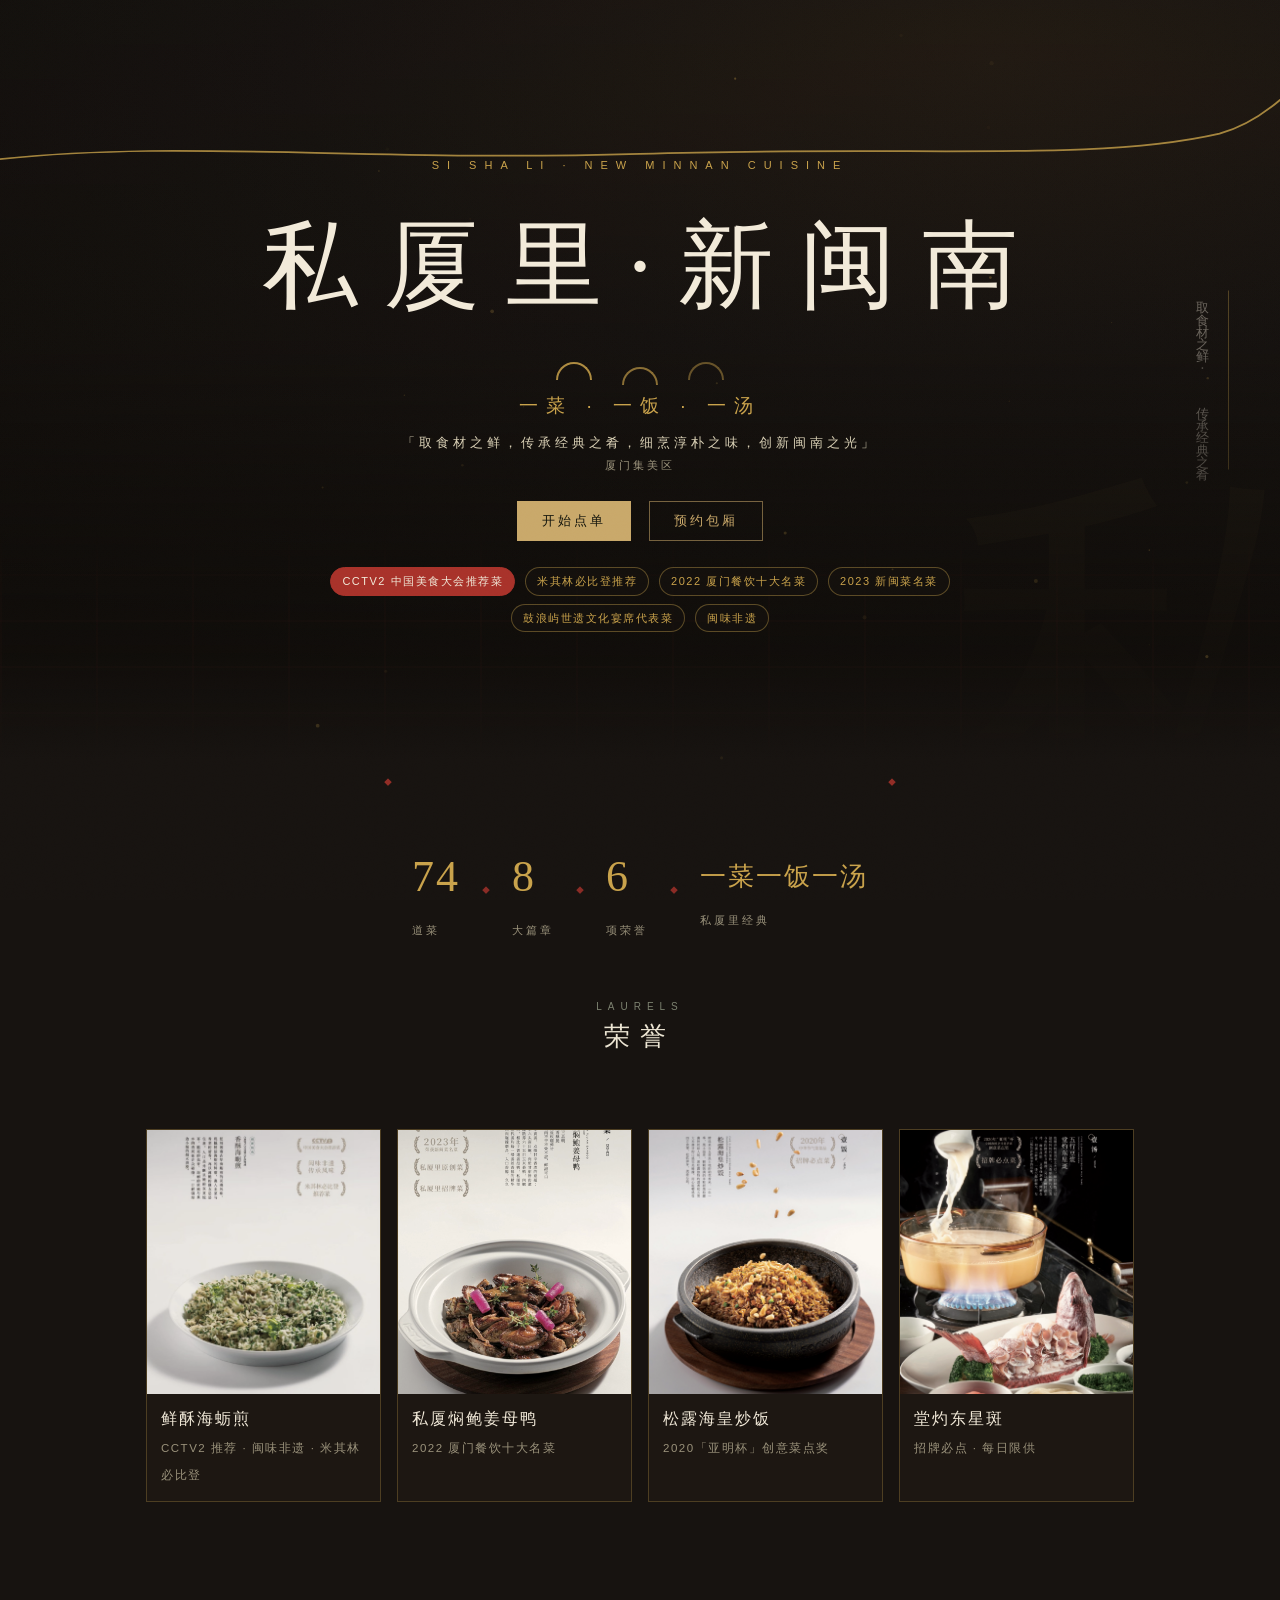
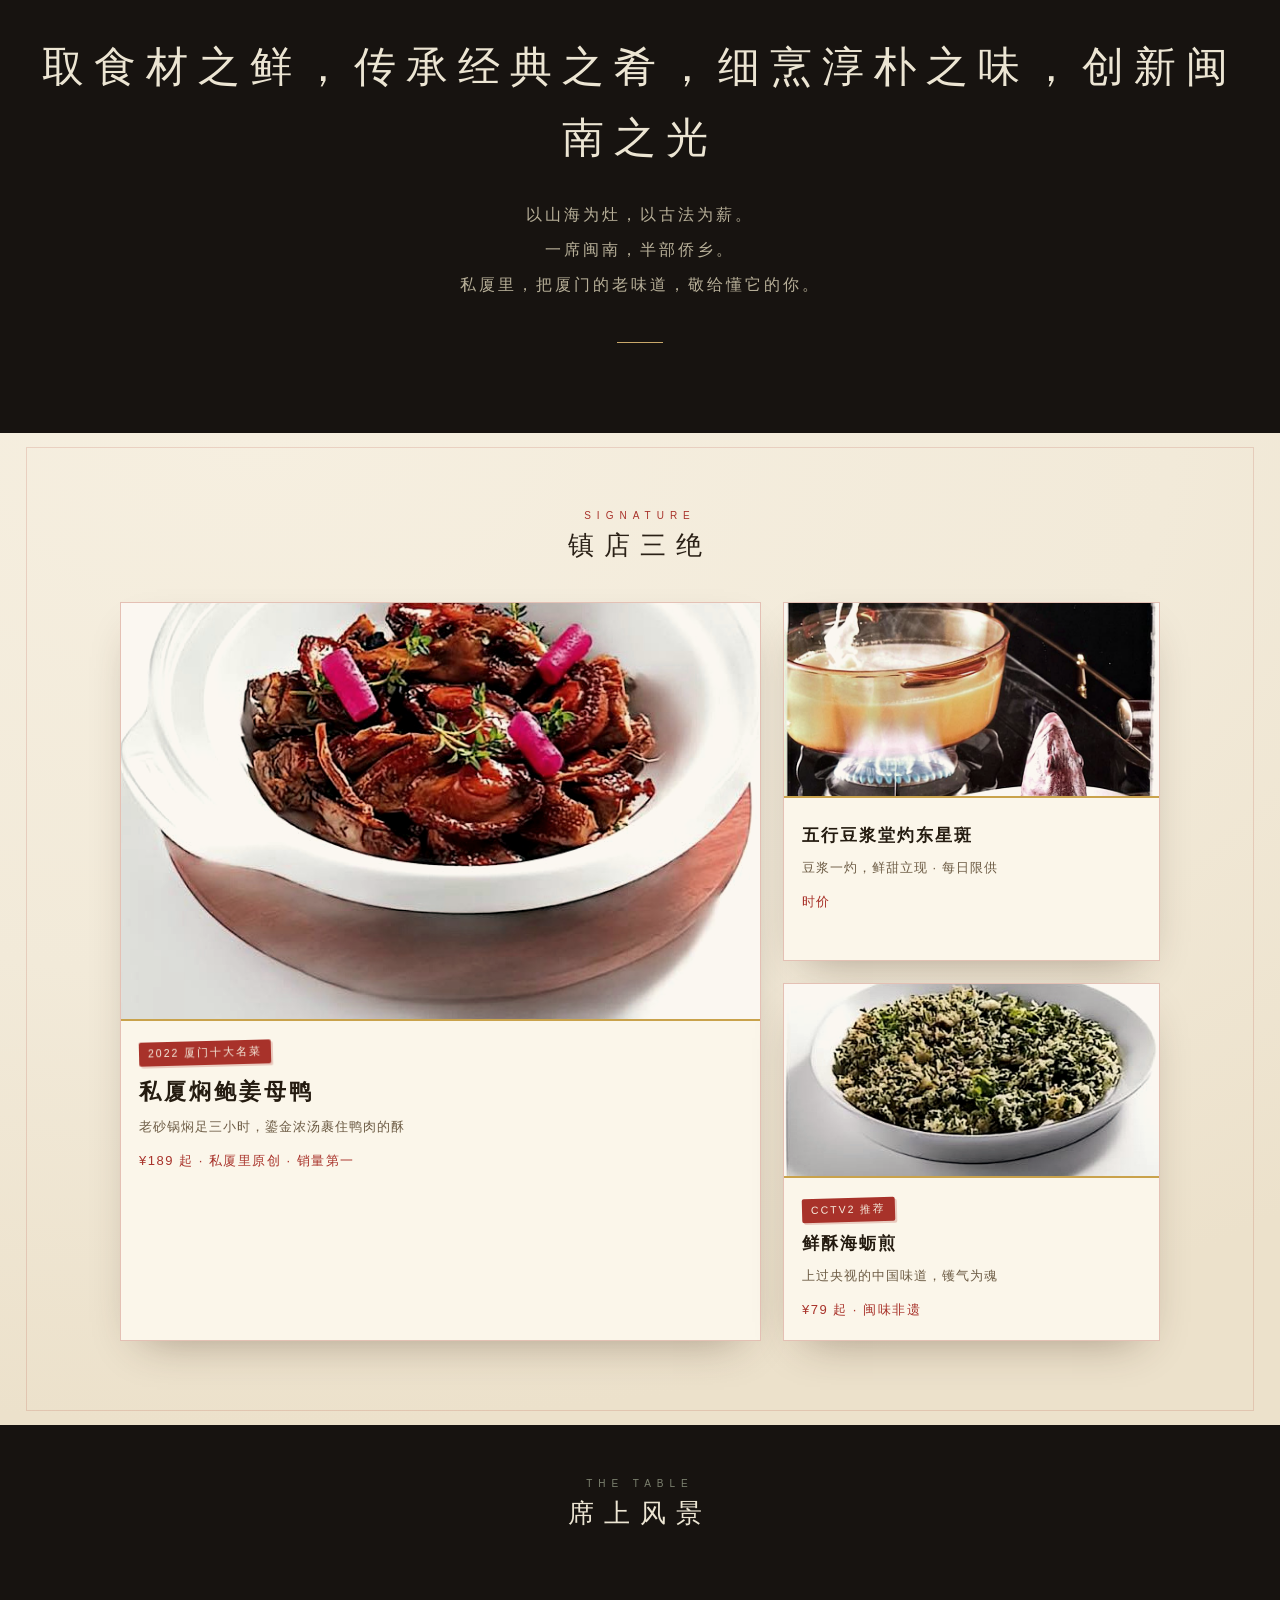
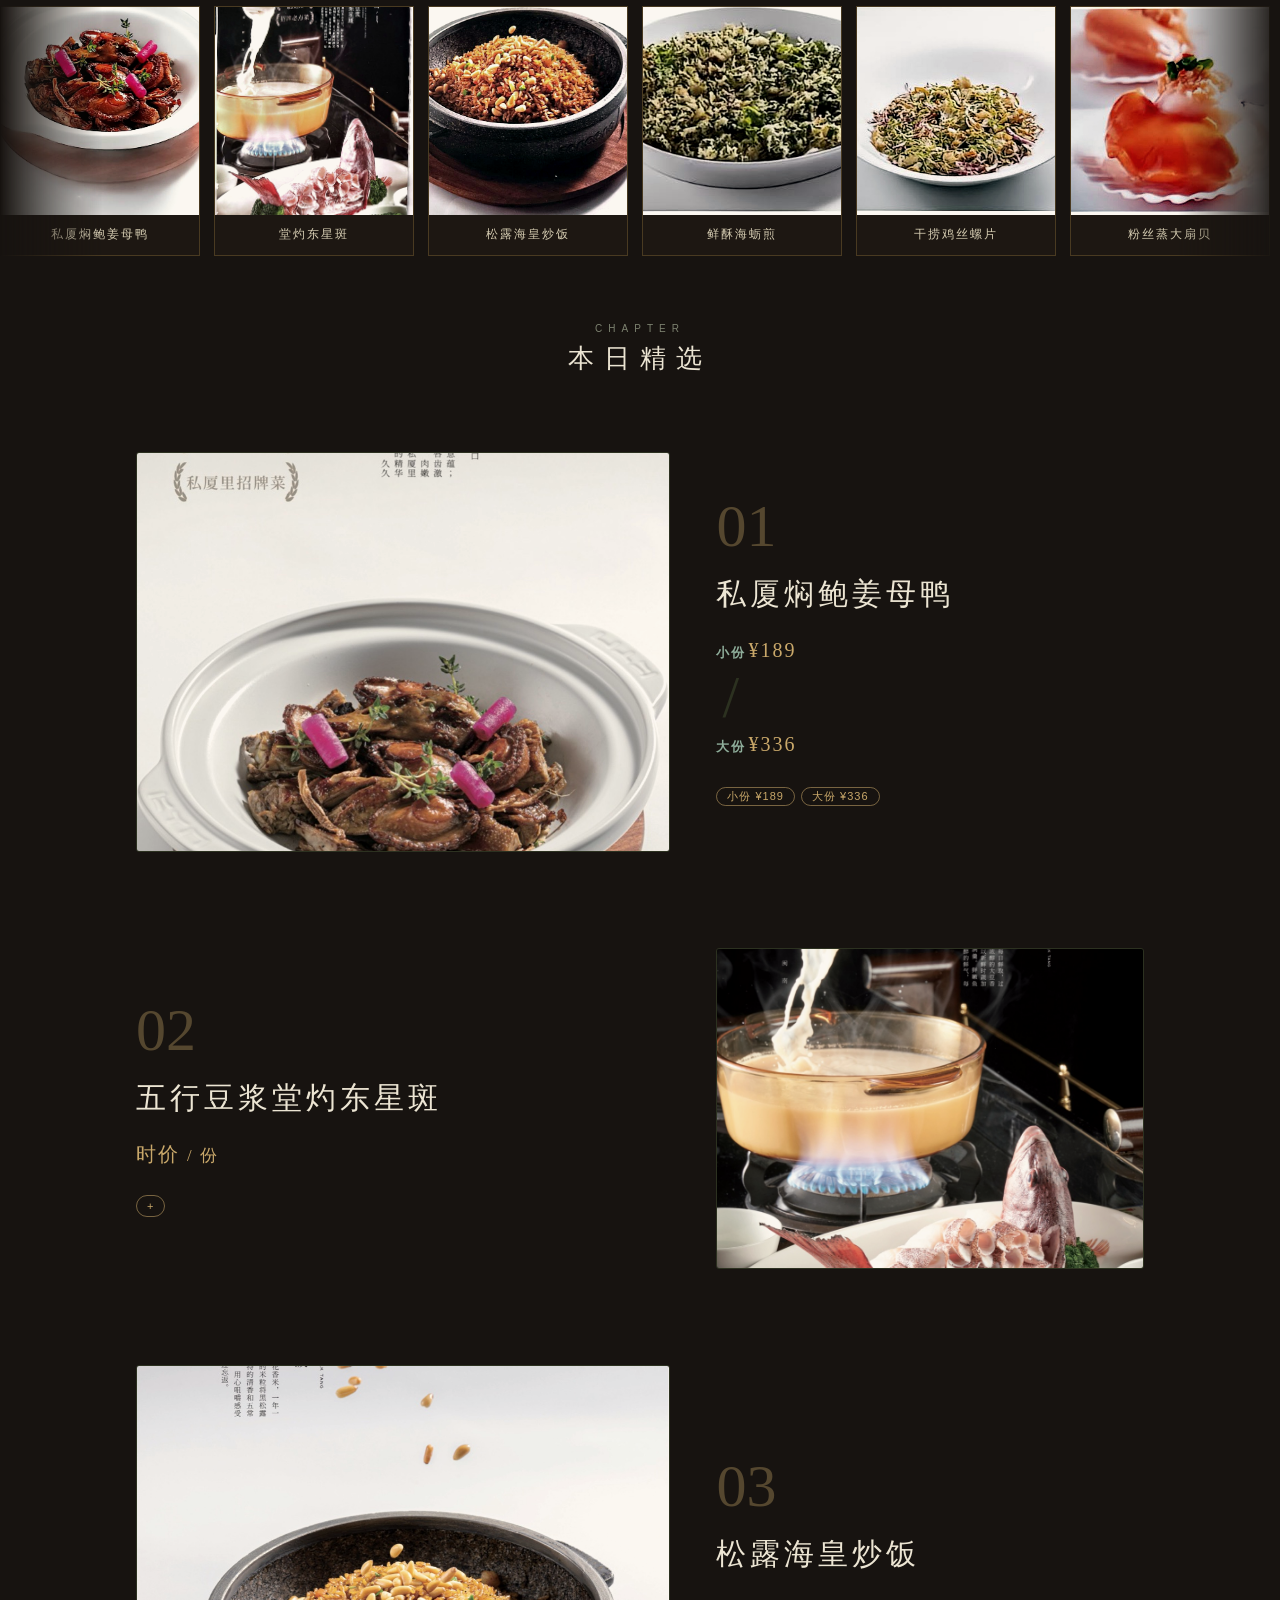
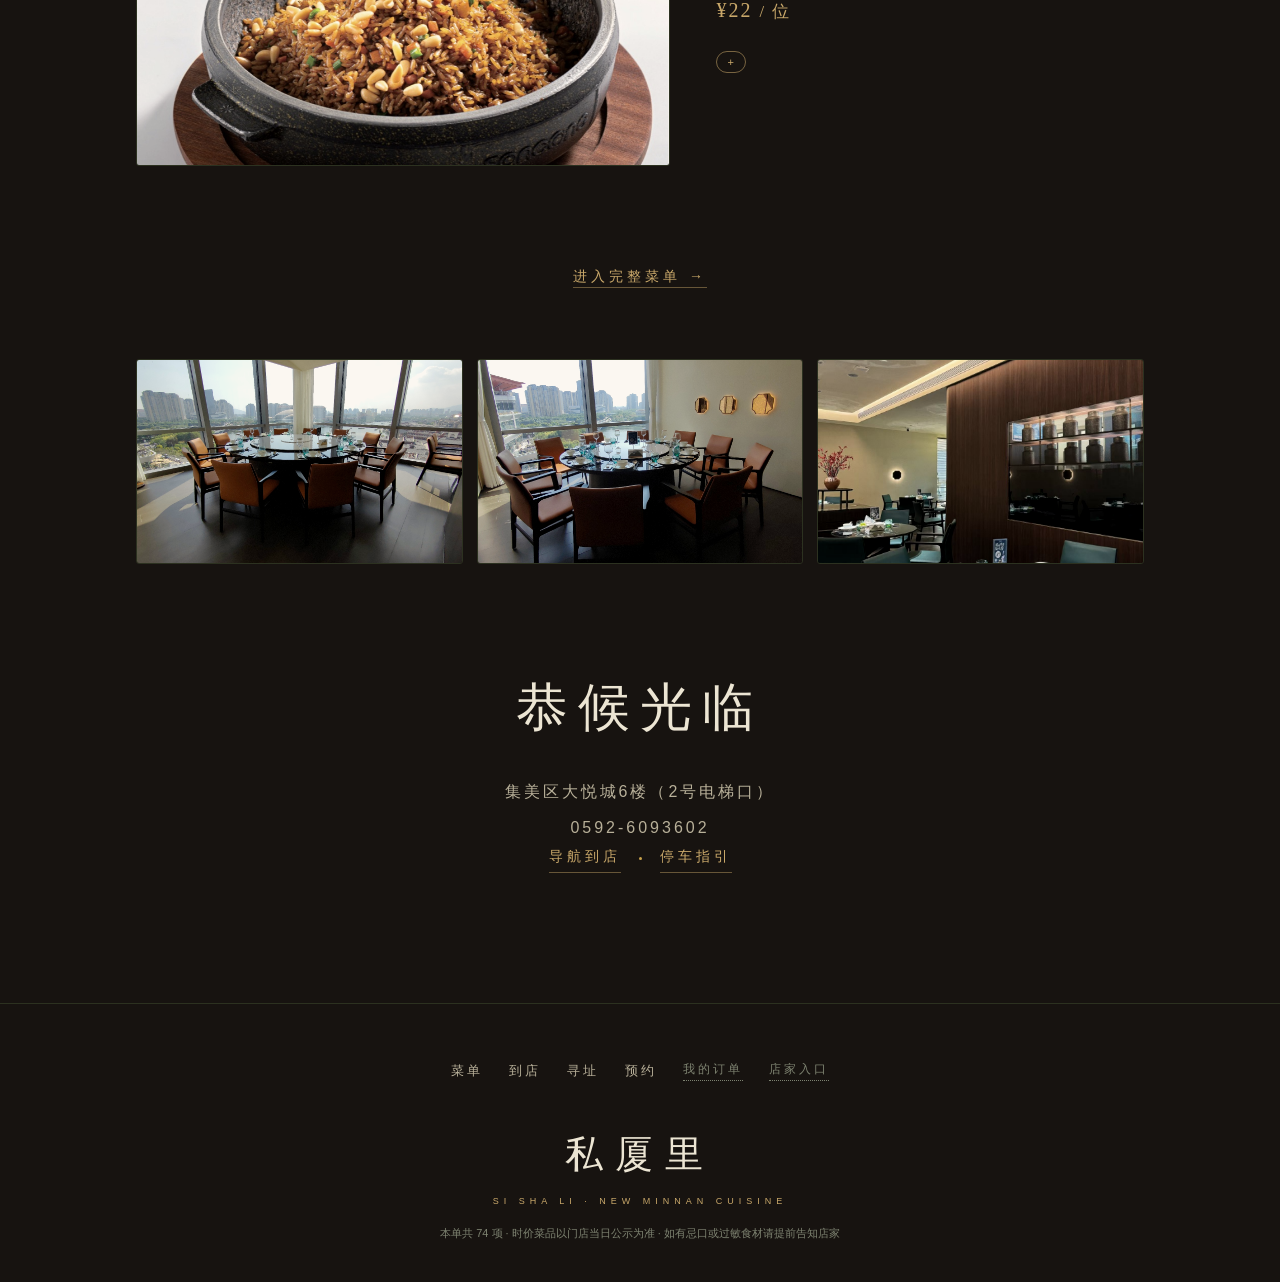
==== commit 307ece9d: "发布:10-27 16:31" ====
--- a/index.html
+++ b/index.html
@@ -11,7 +11,7 @@
 <meta name="theme-color" content="#171310">
 <link rel="preconnect" href="https://cdn.jsdelivr.net" crossorigin>
 <link rel="icon" href="data:image/svg+xml,%3Csvg xmlns='http://www.w3.org/2000/svg' viewBox='0 0 64 64'%3E%3Ccircle cx='32' cy='32' r='30' fill='%23101208'/%3E%3Ccircle cx='32' cy='32' r='28' fill='none' stroke='%23c9a86a' stroke-width='2'/%3E%3Ctext x='32' y='43' font-size='28' text-anchor='middle' fill='%23c9a86a' font-family='Songti SC,serif'%3E私%3C/text%3E%3C/svg%3E">
-<link rel="stylesheet" href="css/style-v2.css">
+<link rel="stylesheet" href="css/style-v2.css?v=20261027b">
 </head>
 <body class="v2">
 
@@ -466,7 +466,7 @@
   <button class="viewer-next" id="viewerNext">›</button>
 </div>
 
-<script src="js/data.js"></script>
-<script src="js/app-v2.js"></script>
+<script src="js/data.js?v=20261027b"></script>
+<script src="js/app-v2.js?v=20261027b"></script>
 </body>
 </html>
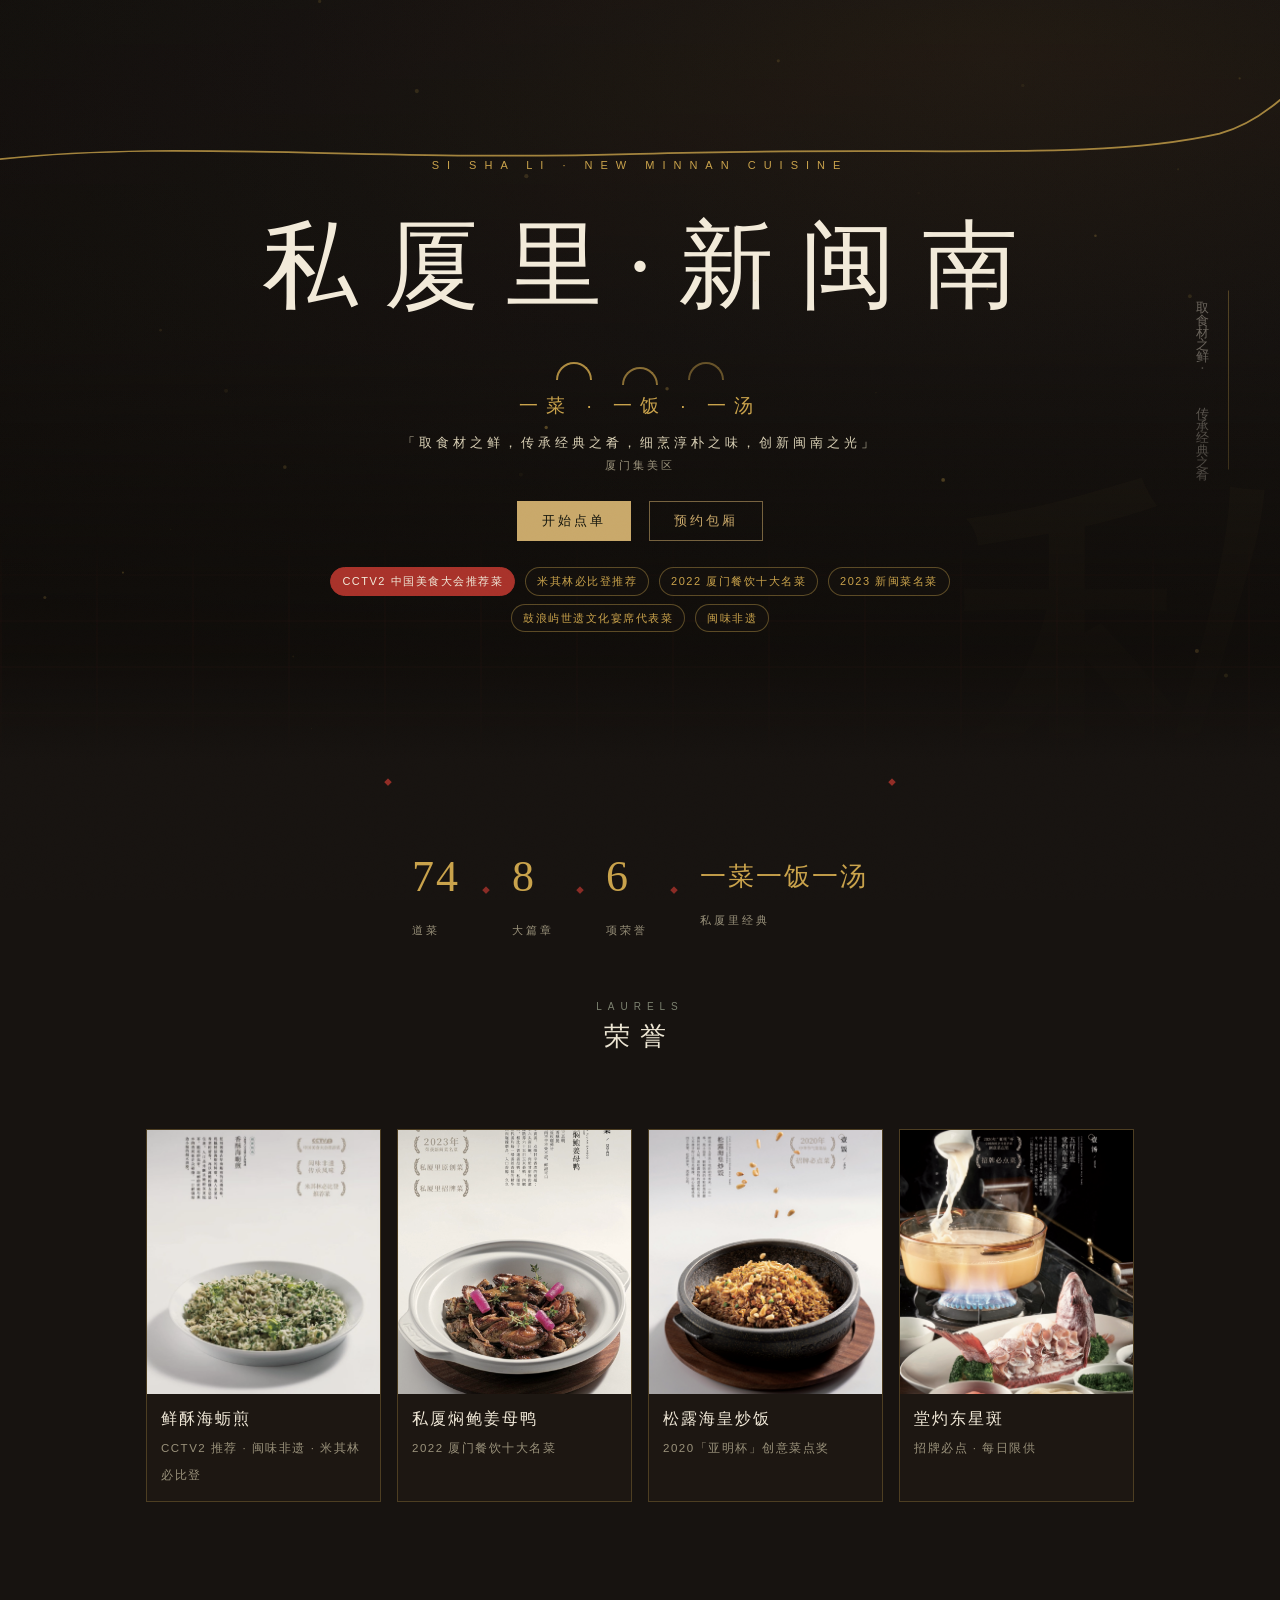
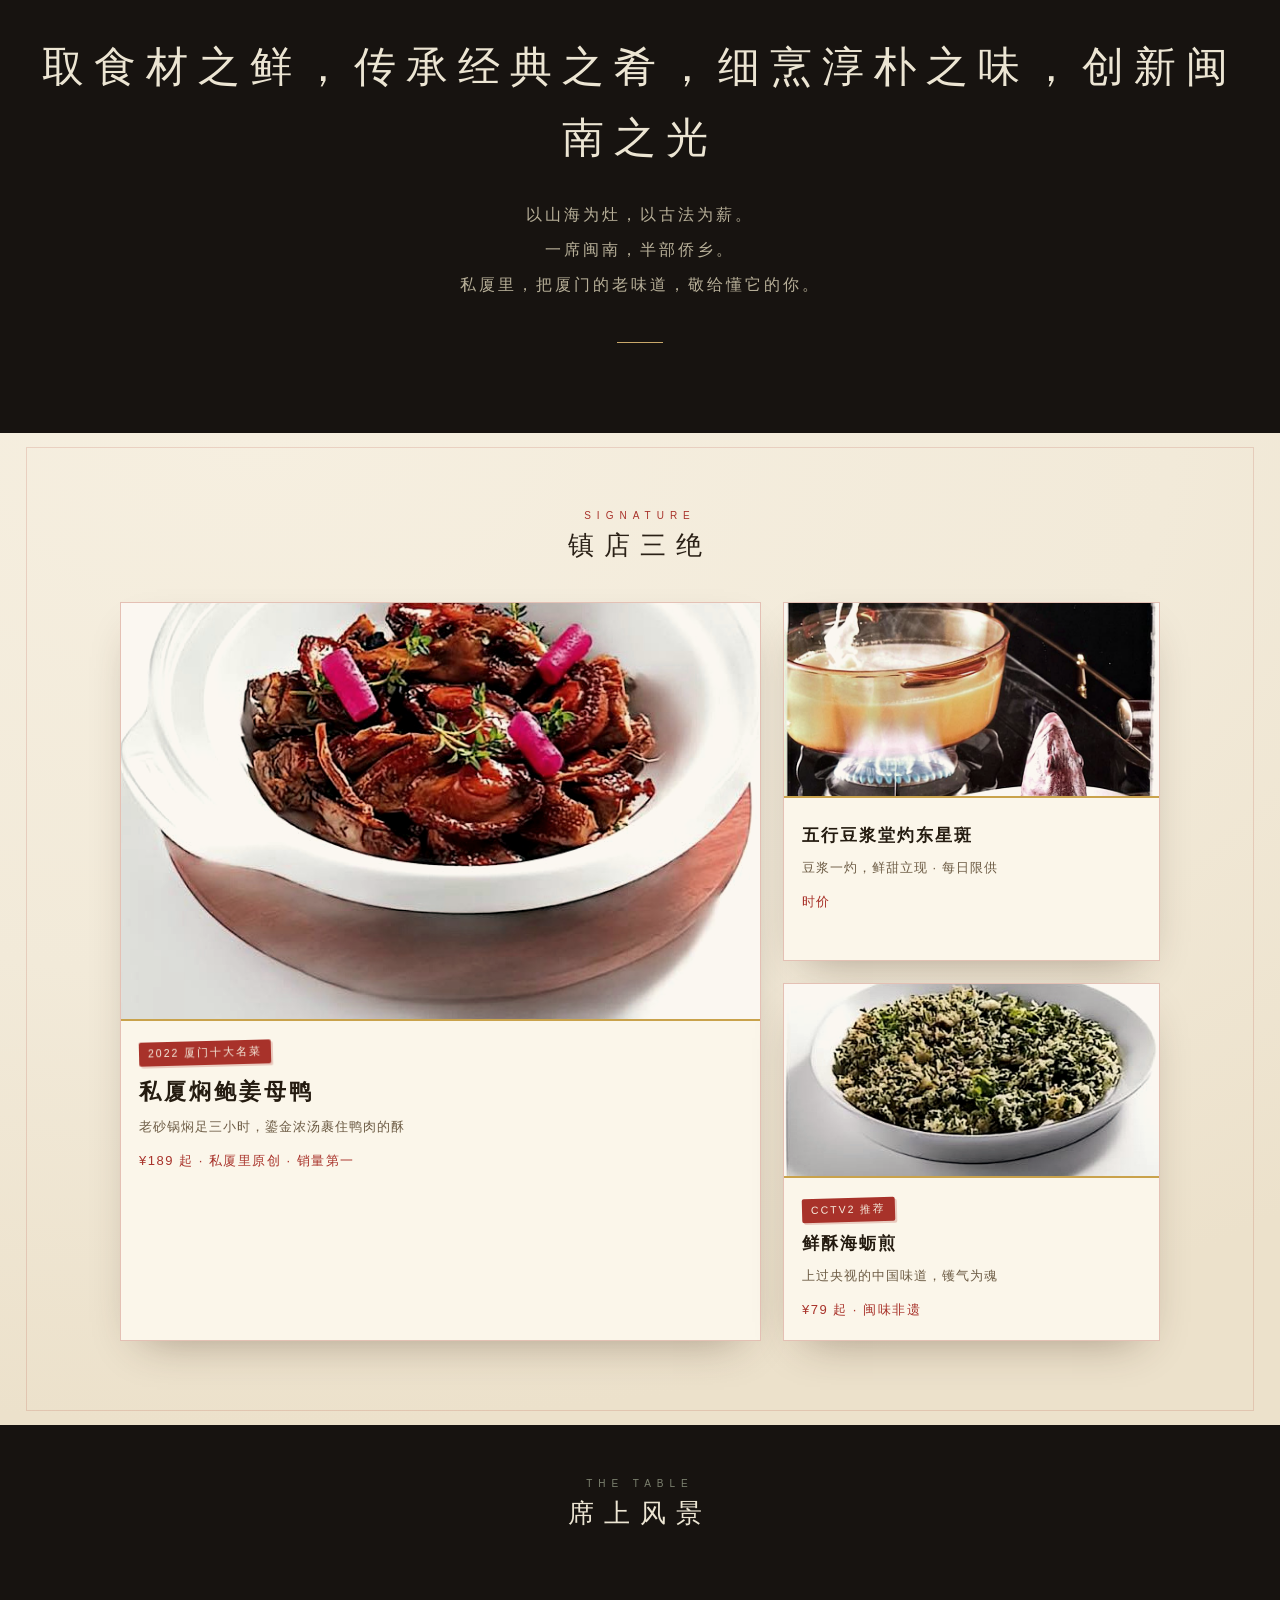
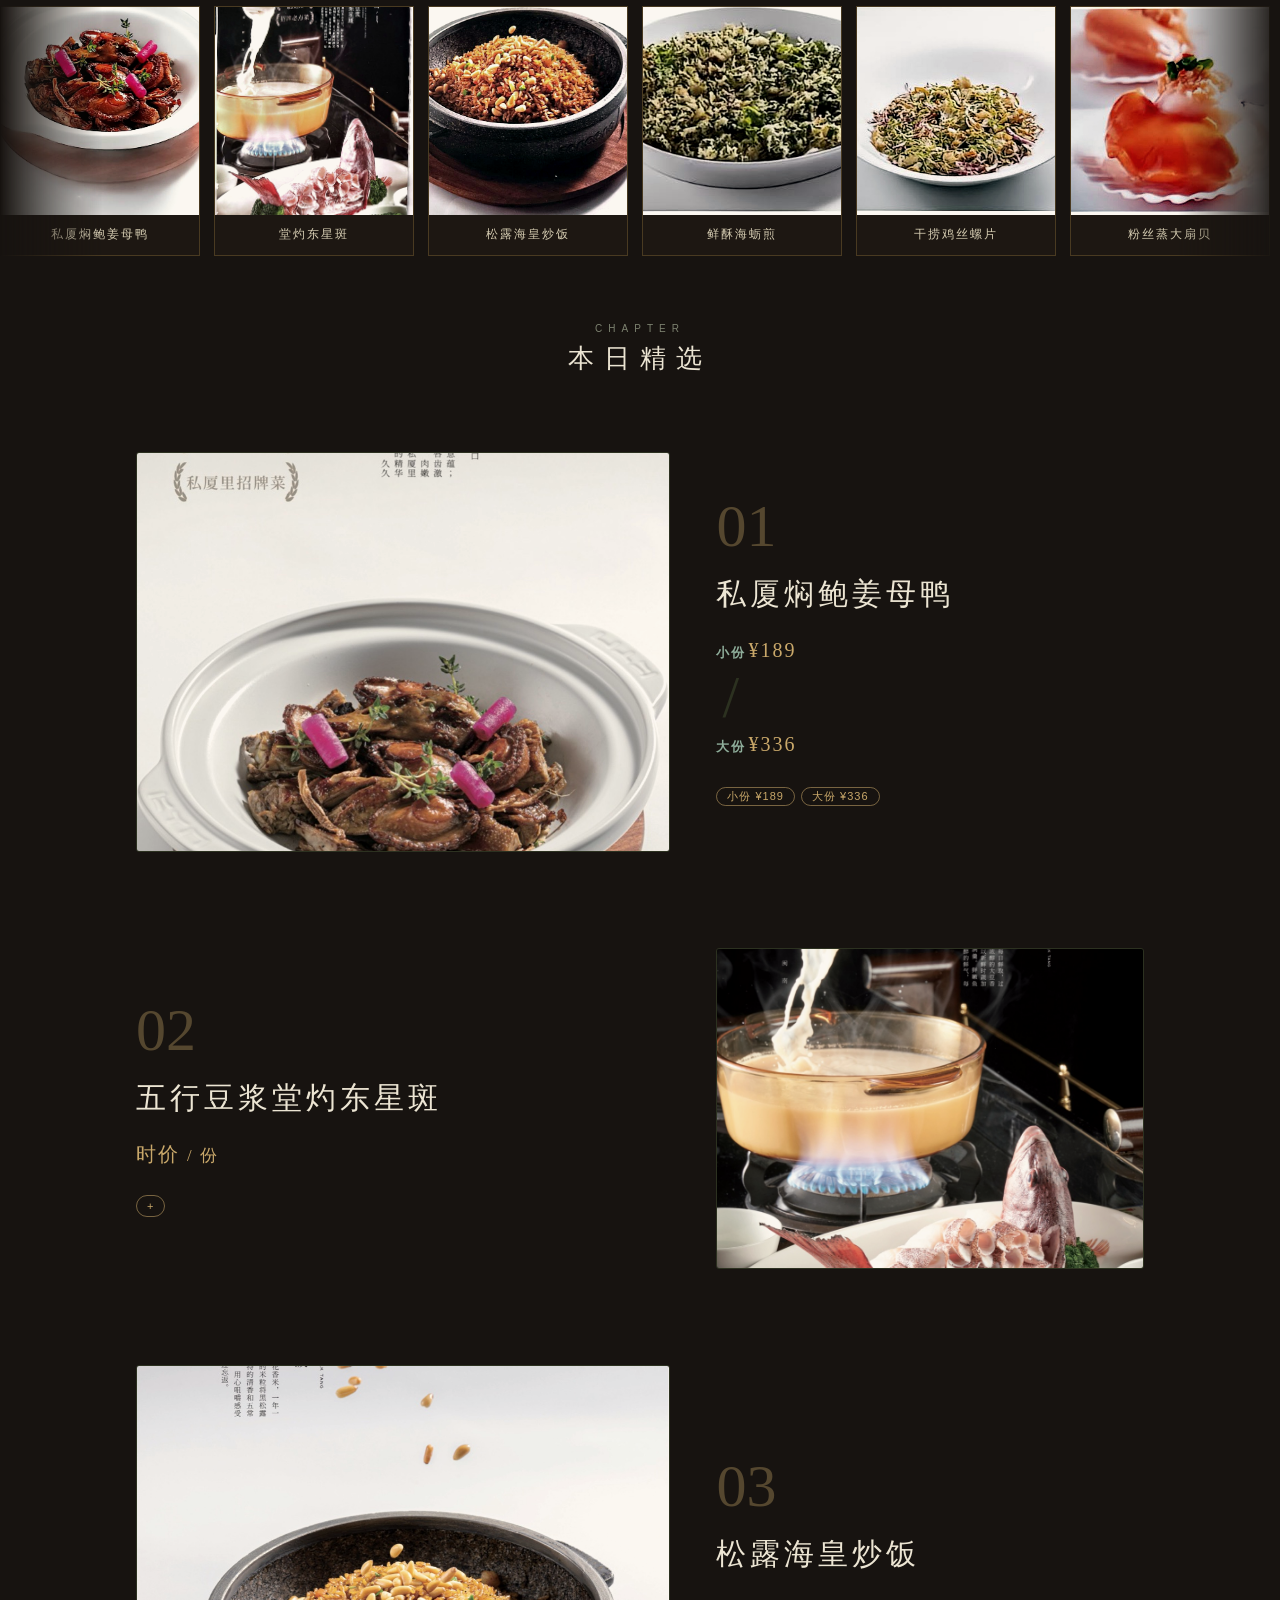
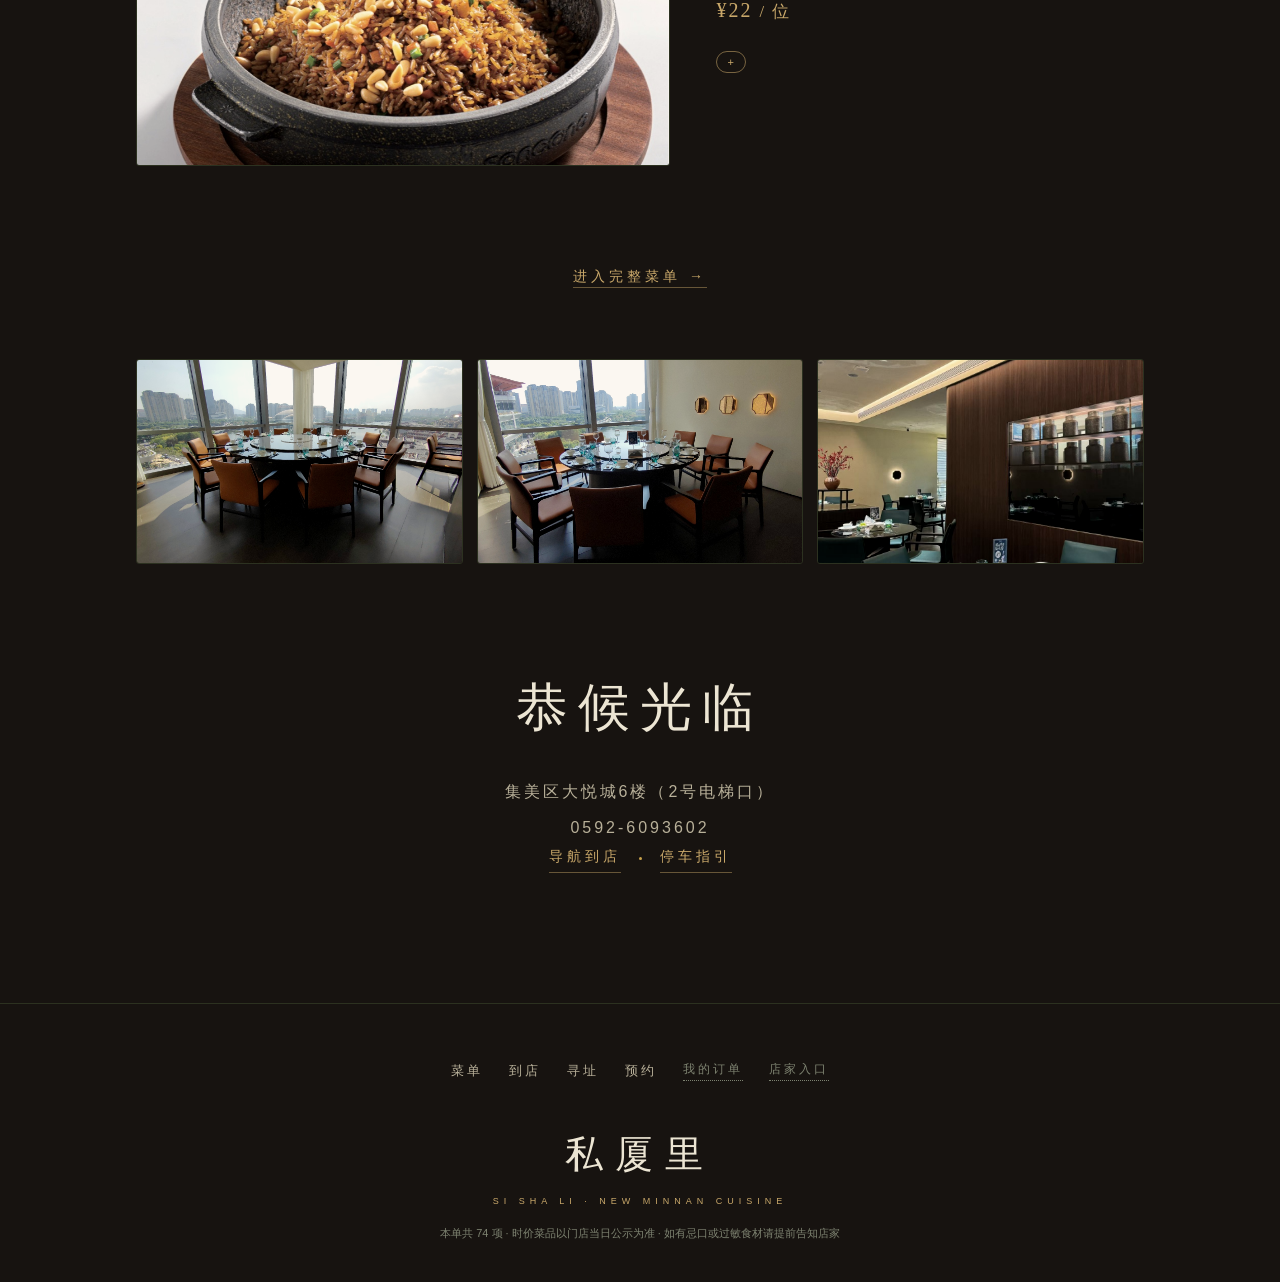
==== commit 07c0a468: "发布:10-27 16:33" ====
--- a/index.html
+++ b/index.html
@@ -11,7 +11,7 @@
 <meta name="theme-color" content="#171310">
 <link rel="preconnect" href="https://cdn.jsdelivr.net" crossorigin>
 <link rel="icon" href="data:image/svg+xml,%3Csvg xmlns='http://www.w3.org/2000/svg' viewBox='0 0 64 64'%3E%3Ccircle cx='32' cy='32' r='30' fill='%23101208'/%3E%3Ccircle cx='32' cy='32' r='28' fill='none' stroke='%23c9a86a' stroke-width='2'/%3E%3Ctext x='32' y='43' font-size='28' text-anchor='middle' fill='%23c9a86a' font-family='Songti SC,serif'%3E私%3C/text%3E%3C/svg%3E">
-<link rel="stylesheet" href="css/style-v2.css?v=20261027b">
+<link rel="stylesheet" href="css/style-v2.css?v=202610271633">
 </head>
 <body class="v2">
 
@@ -466,7 +466,7 @@
   <button class="viewer-next" id="viewerNext">›</button>
 </div>
 
-<script src="js/data.js?v=20261027b"></script>
-<script src="js/app-v2.js?v=20261027b"></script>
+<script src="js/data.js?v=202610271633"></script>
+<script src="js/app-v2.js?v=202610271633"></script>
 </body>
 </html>
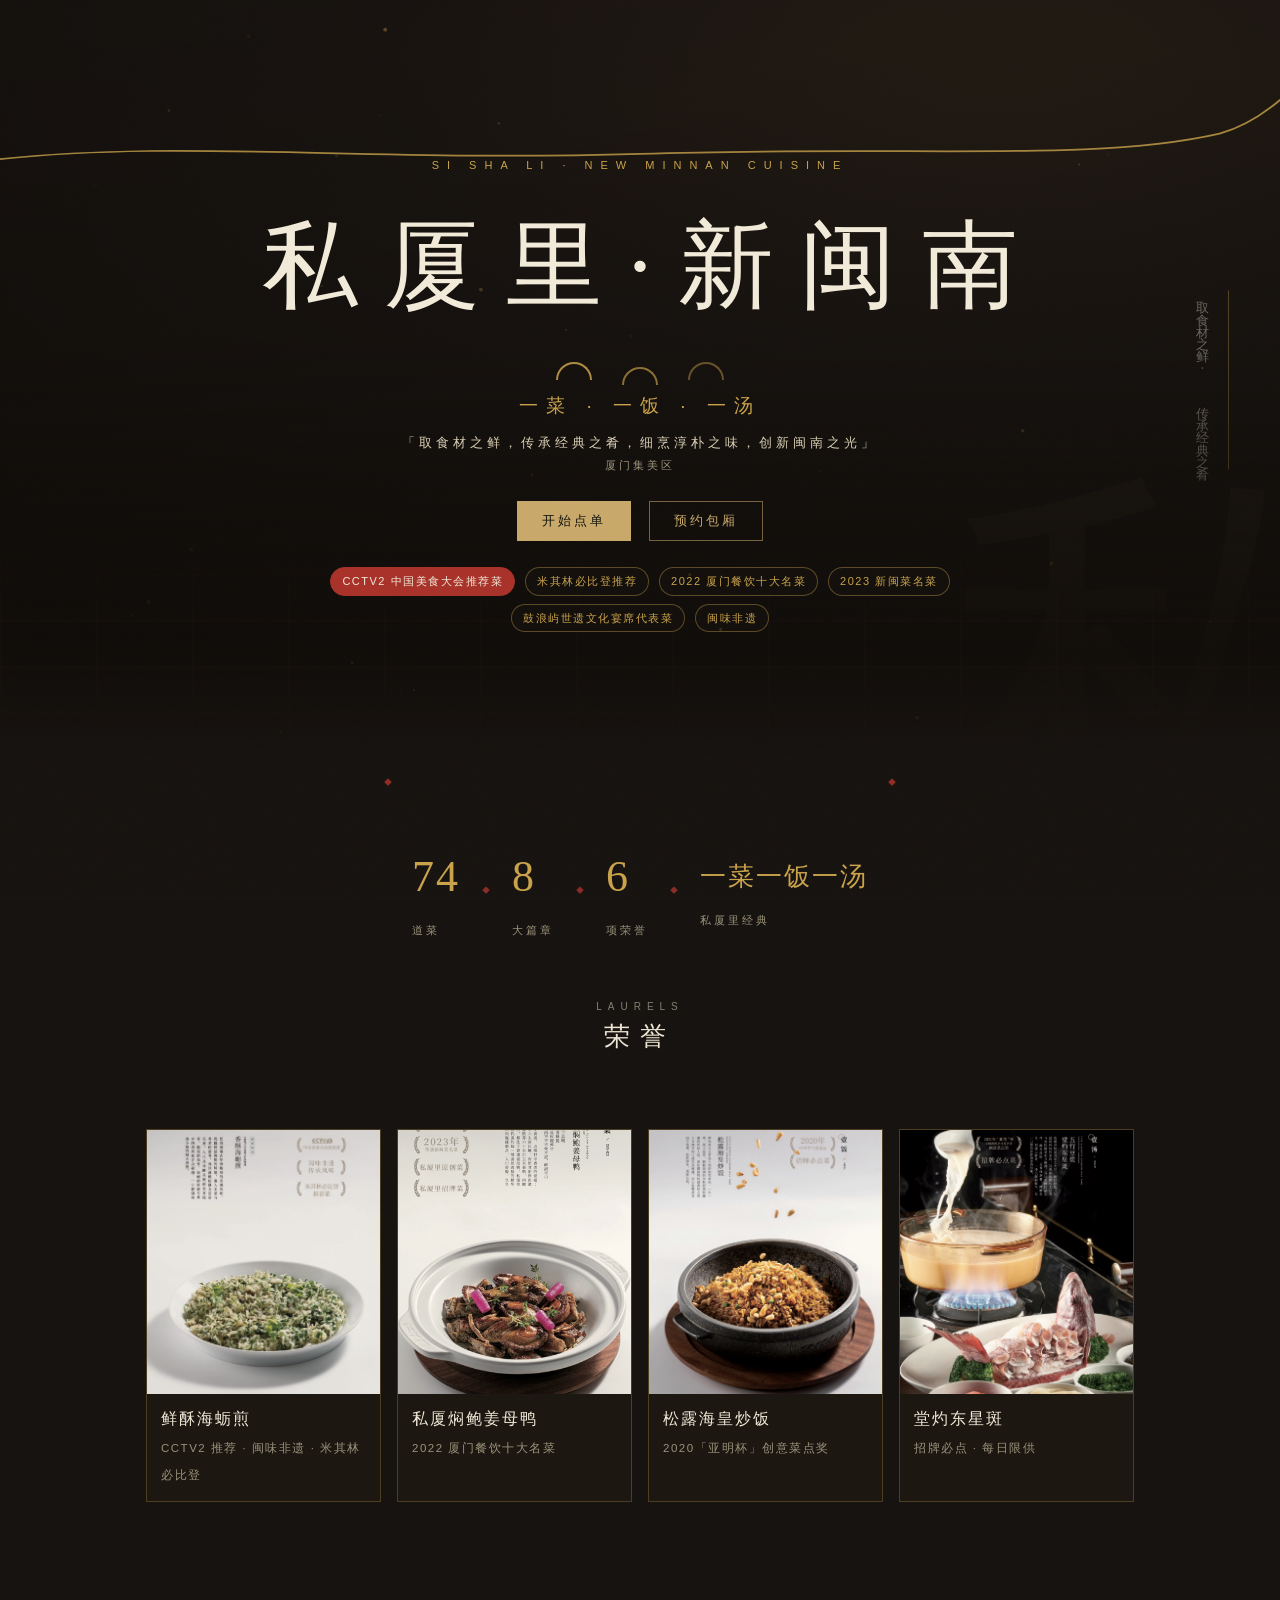
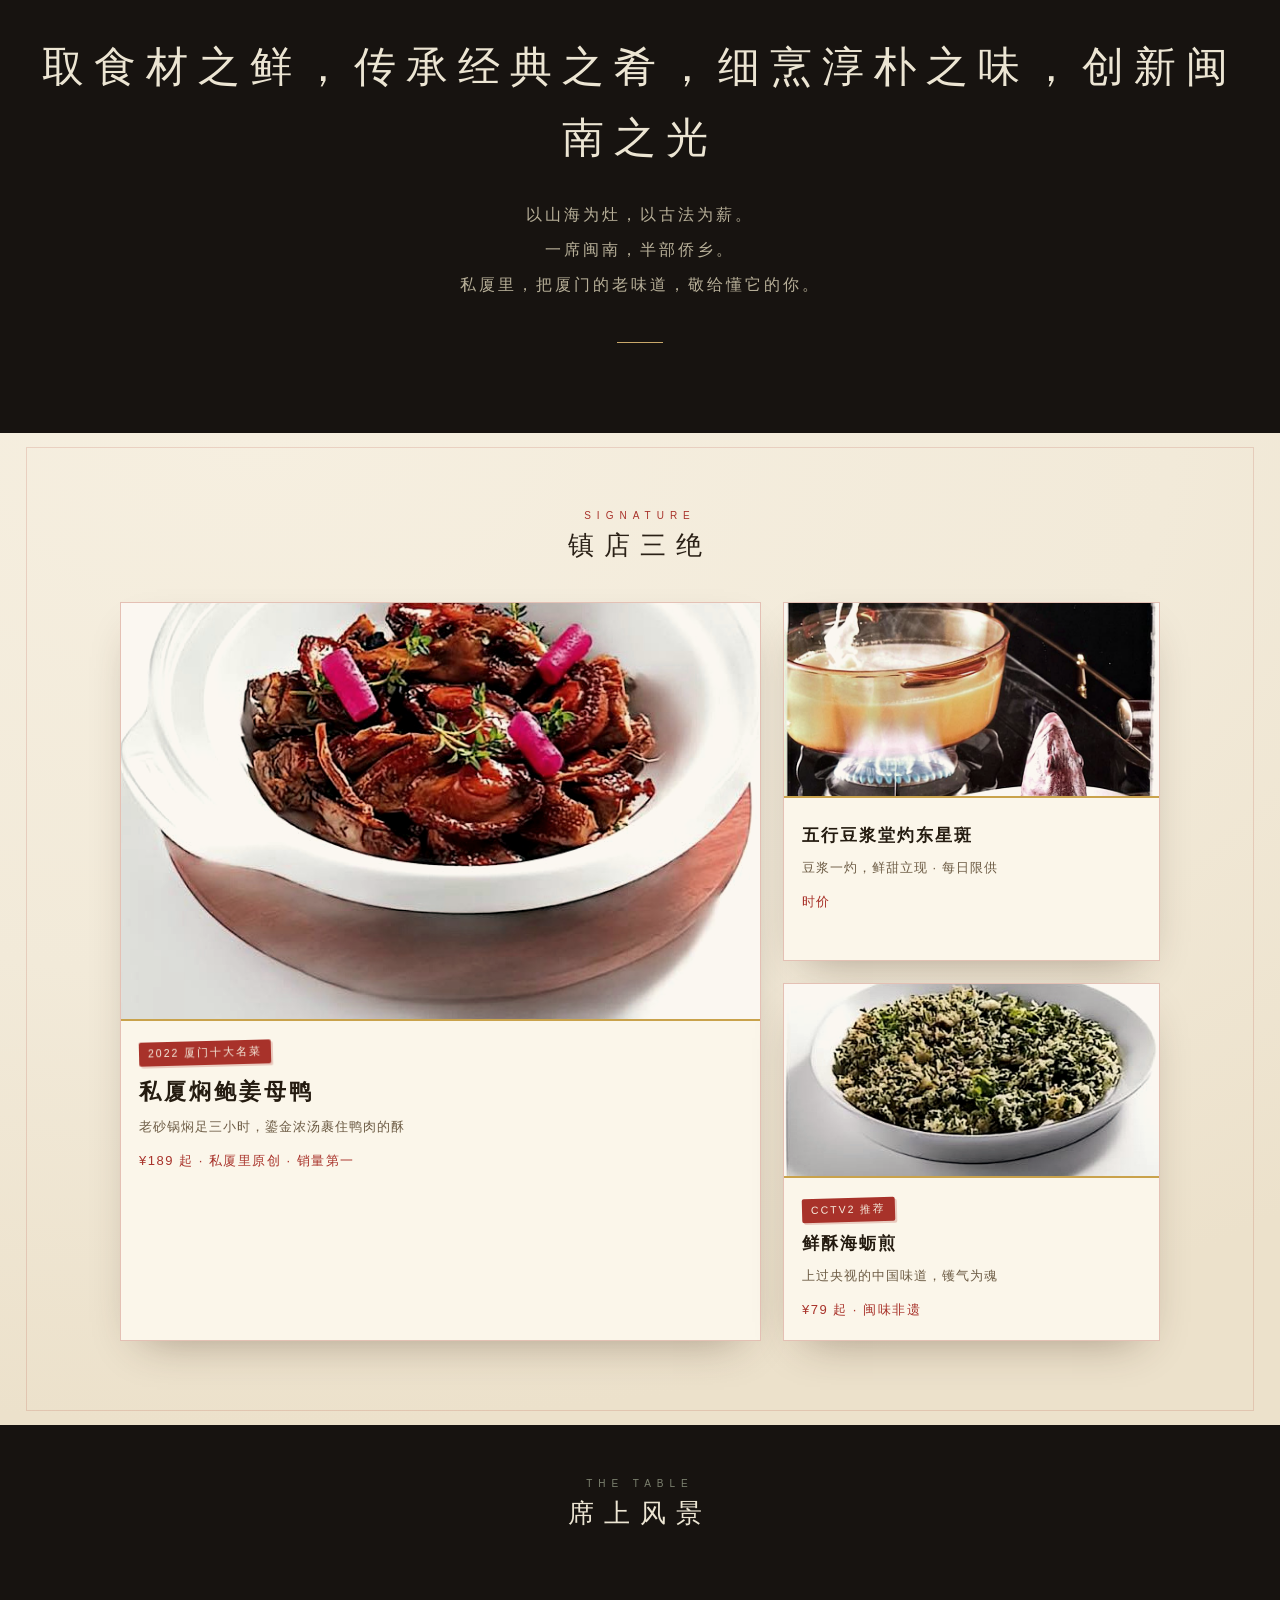
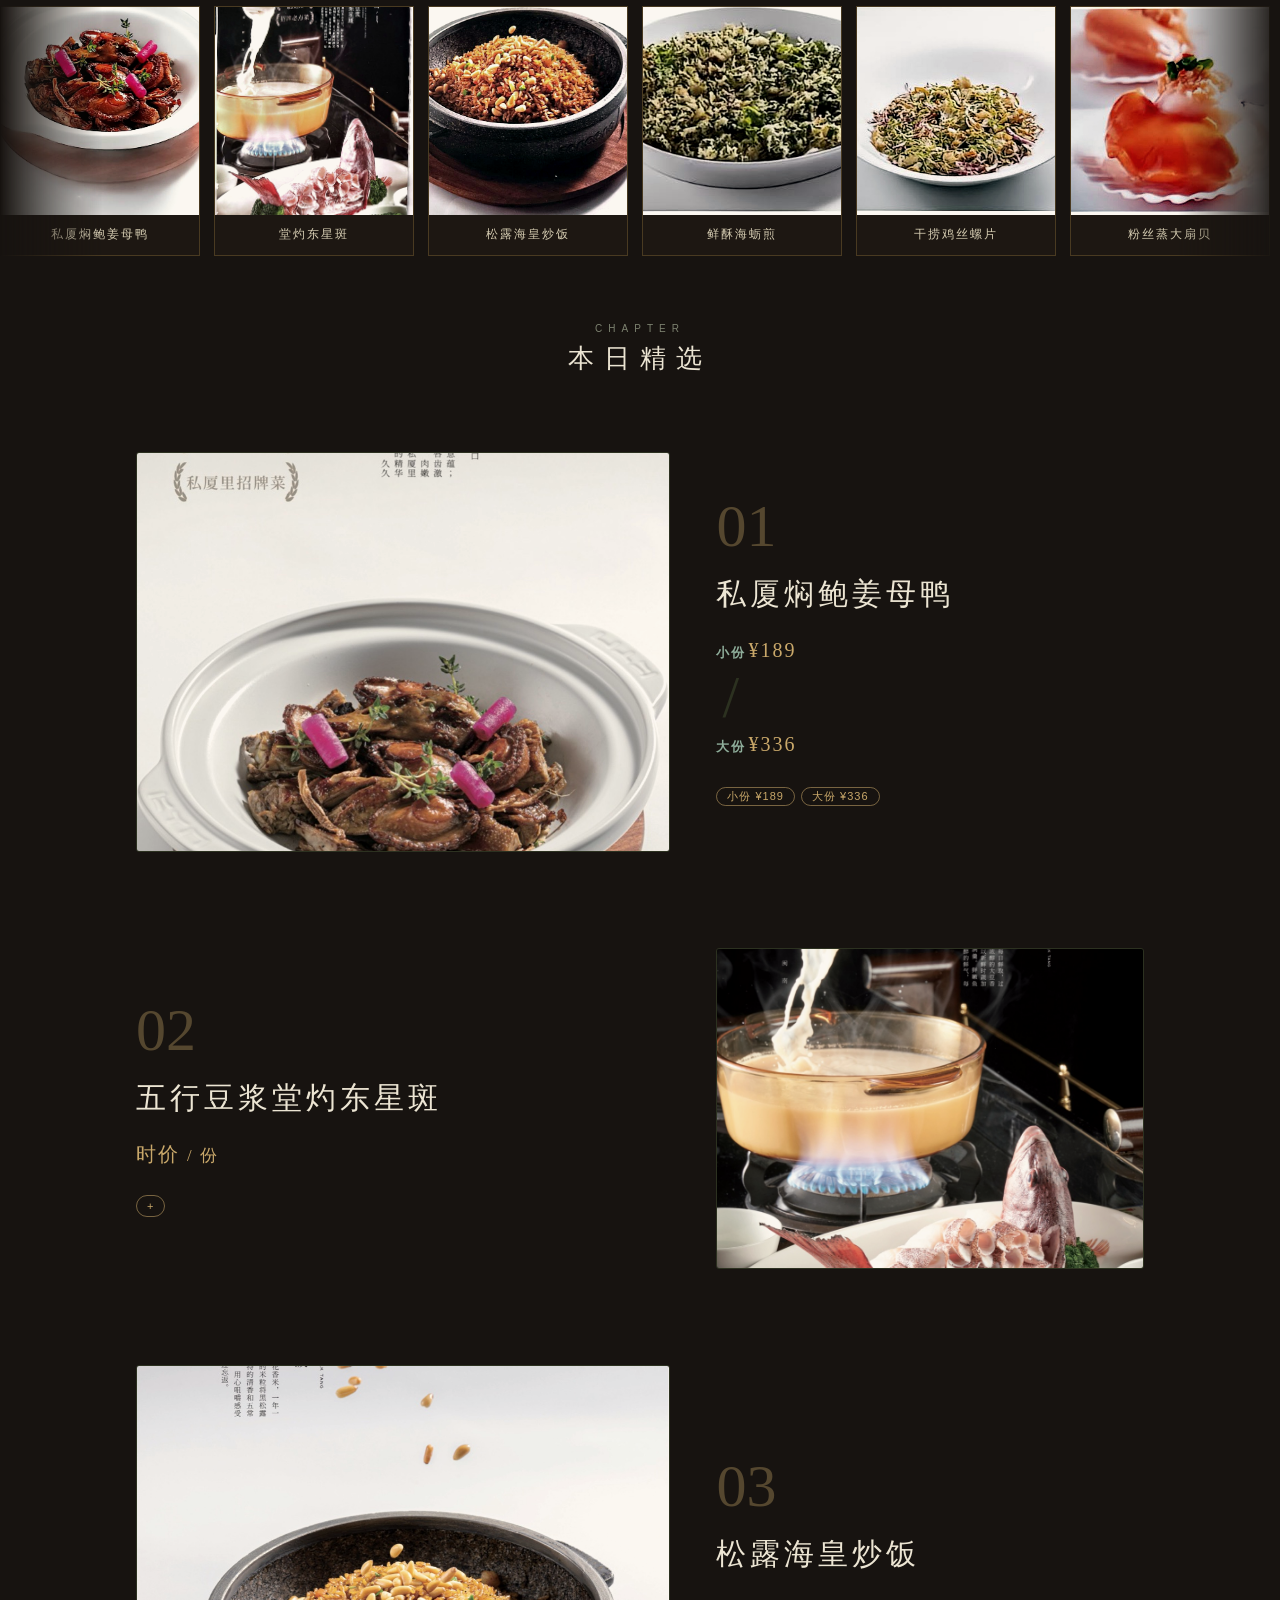
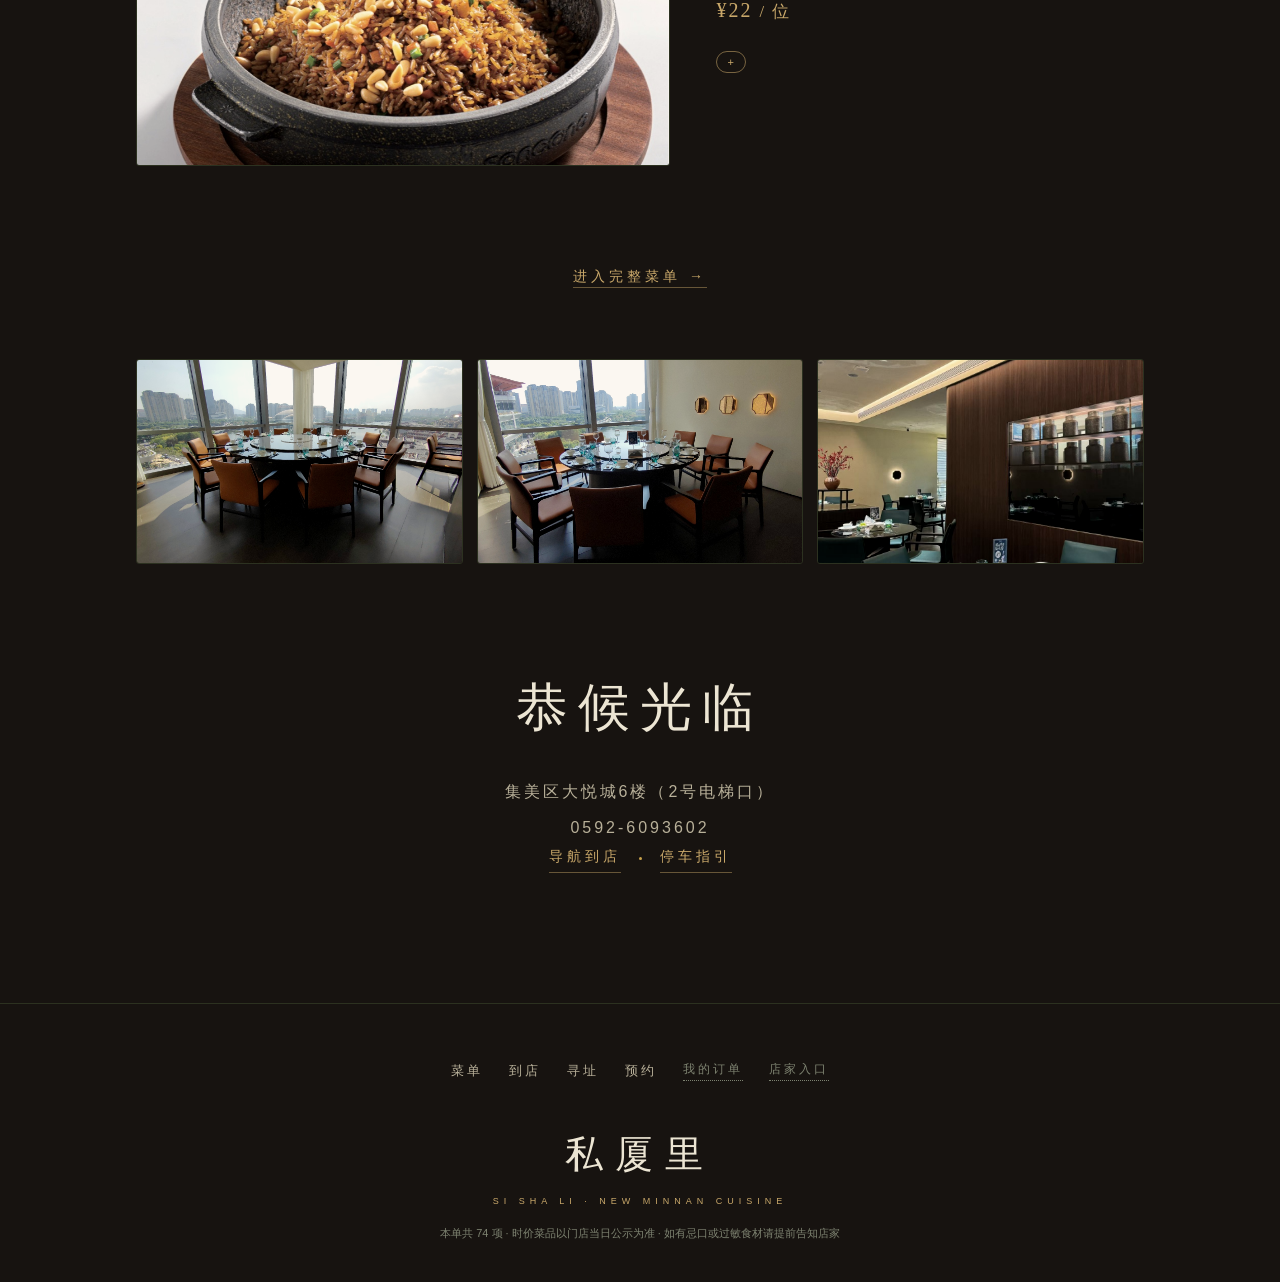
==== commit ae1e15f4: "发布:10-27 19:46" ====
--- a/index.html
+++ b/index.html
@@ -11,7 +11,7 @@
 <meta name="theme-color" content="#171310">
 <link rel="preconnect" href="https://cdn.jsdelivr.net" crossorigin>
 <link rel="icon" href="data:image/svg+xml,%3Csvg xmlns='http://www.w3.org/2000/svg' viewBox='0 0 64 64'%3E%3Ccircle cx='32' cy='32' r='30' fill='%23101208'/%3E%3Ccircle cx='32' cy='32' r='28' fill='none' stroke='%23c9a86a' stroke-width='2'/%3E%3Ctext x='32' y='43' font-size='28' text-anchor='middle' fill='%23c9a86a' font-family='Songti SC,serif'%3E私%3C/text%3E%3C/svg%3E">
-<link rel="stylesheet" href="css/style-v2.css?v=202610271633">
+<link rel="stylesheet" href="css/style-v2.css?v=202610271946">
 </head>
 <body class="v2">
 
@@ -466,7 +466,7 @@
   <button class="viewer-next" id="viewerNext">›</button>
 </div>
 
-<script src="js/data.js?v=202610271633"></script>
-<script src="js/app-v2.js?v=202610271633"></script>
+<script src="js/data.js?v=202610271946"></script>
+<script src="js/app-v2.js?v=202610271946"></script>
 </body>
 </html>
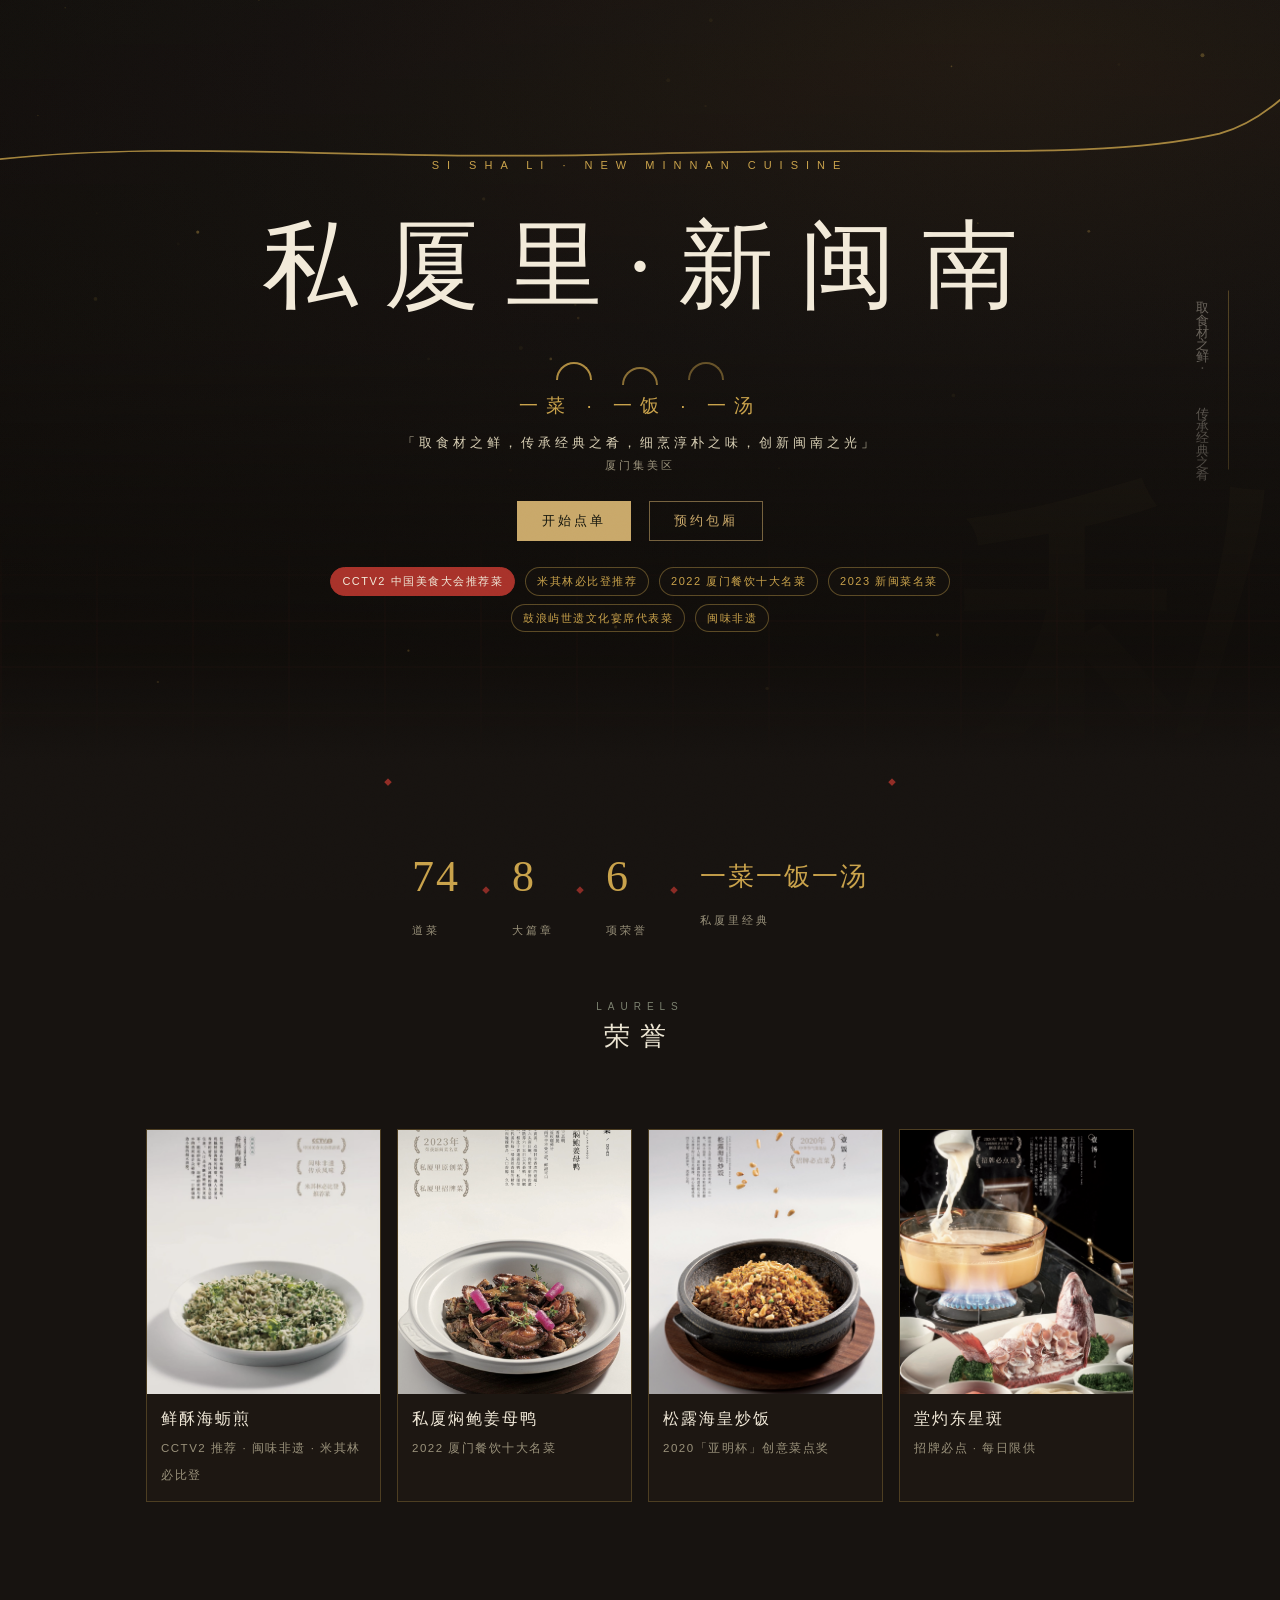
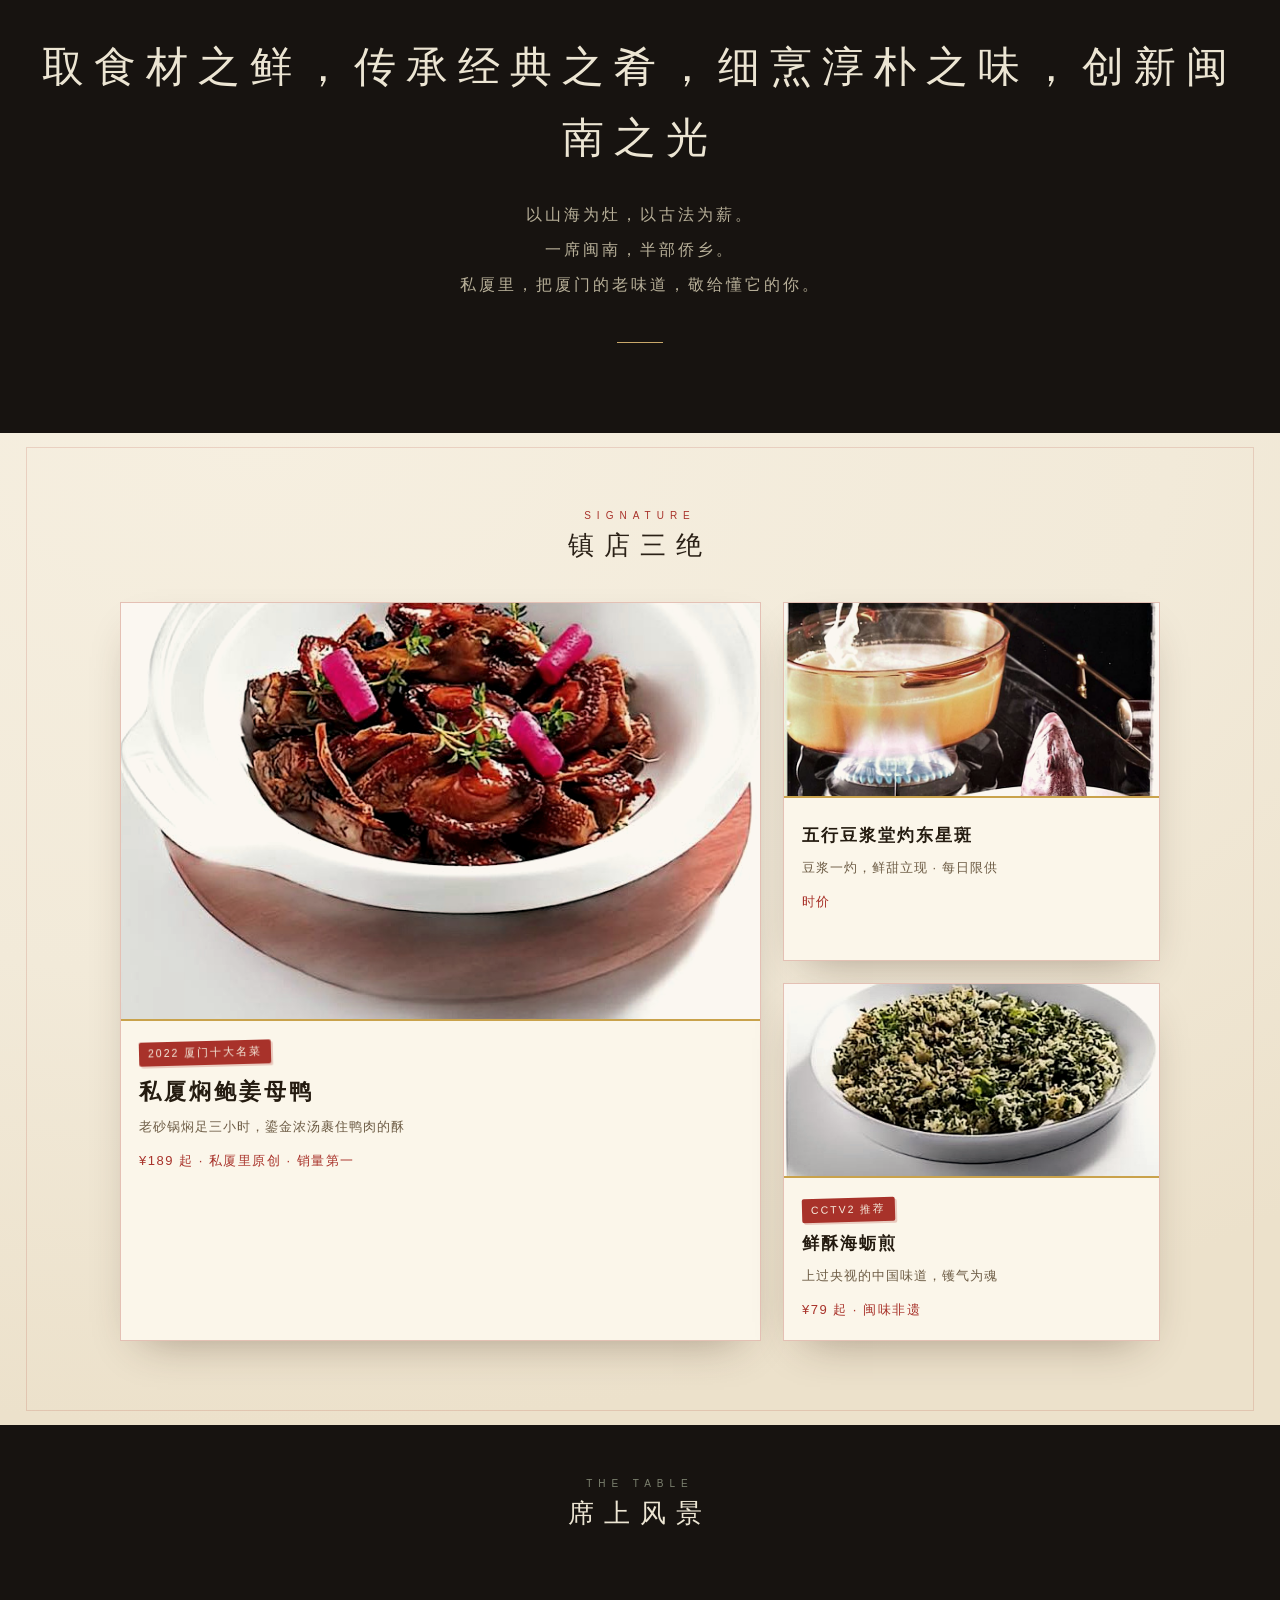
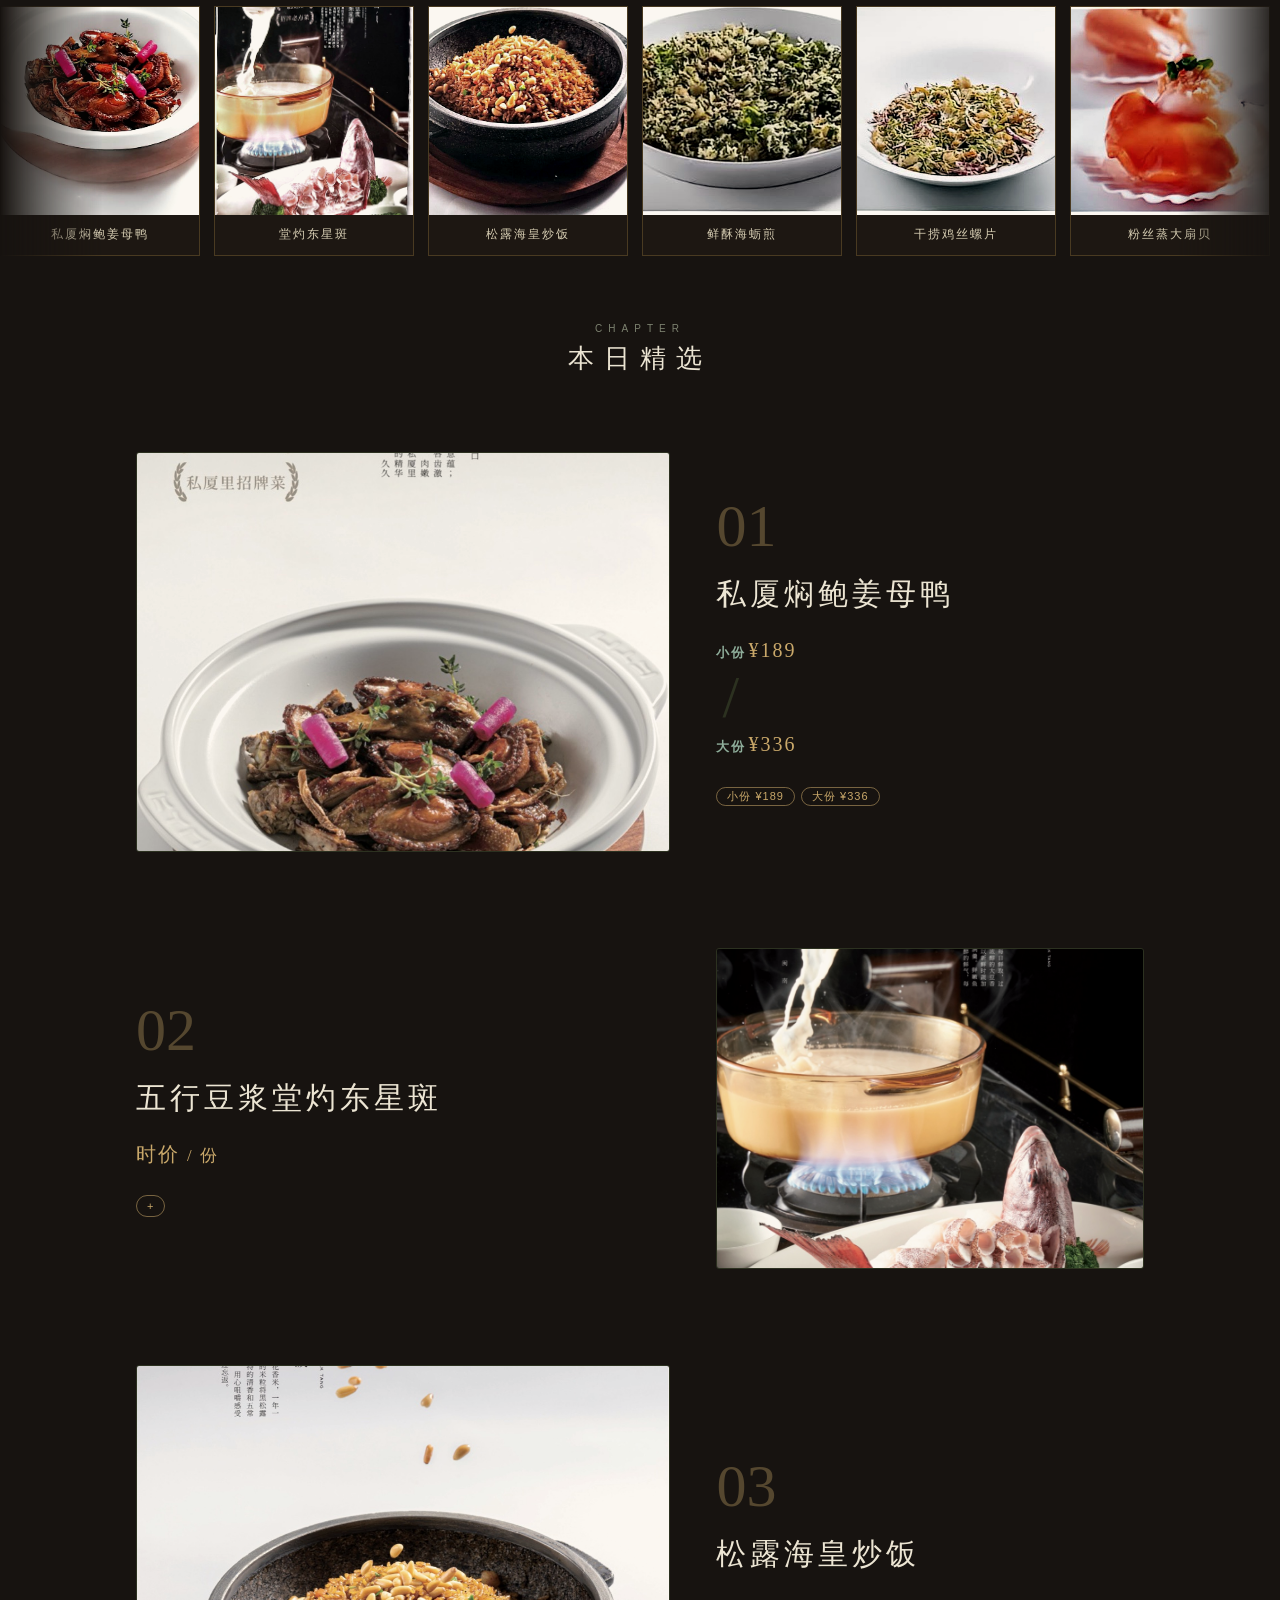
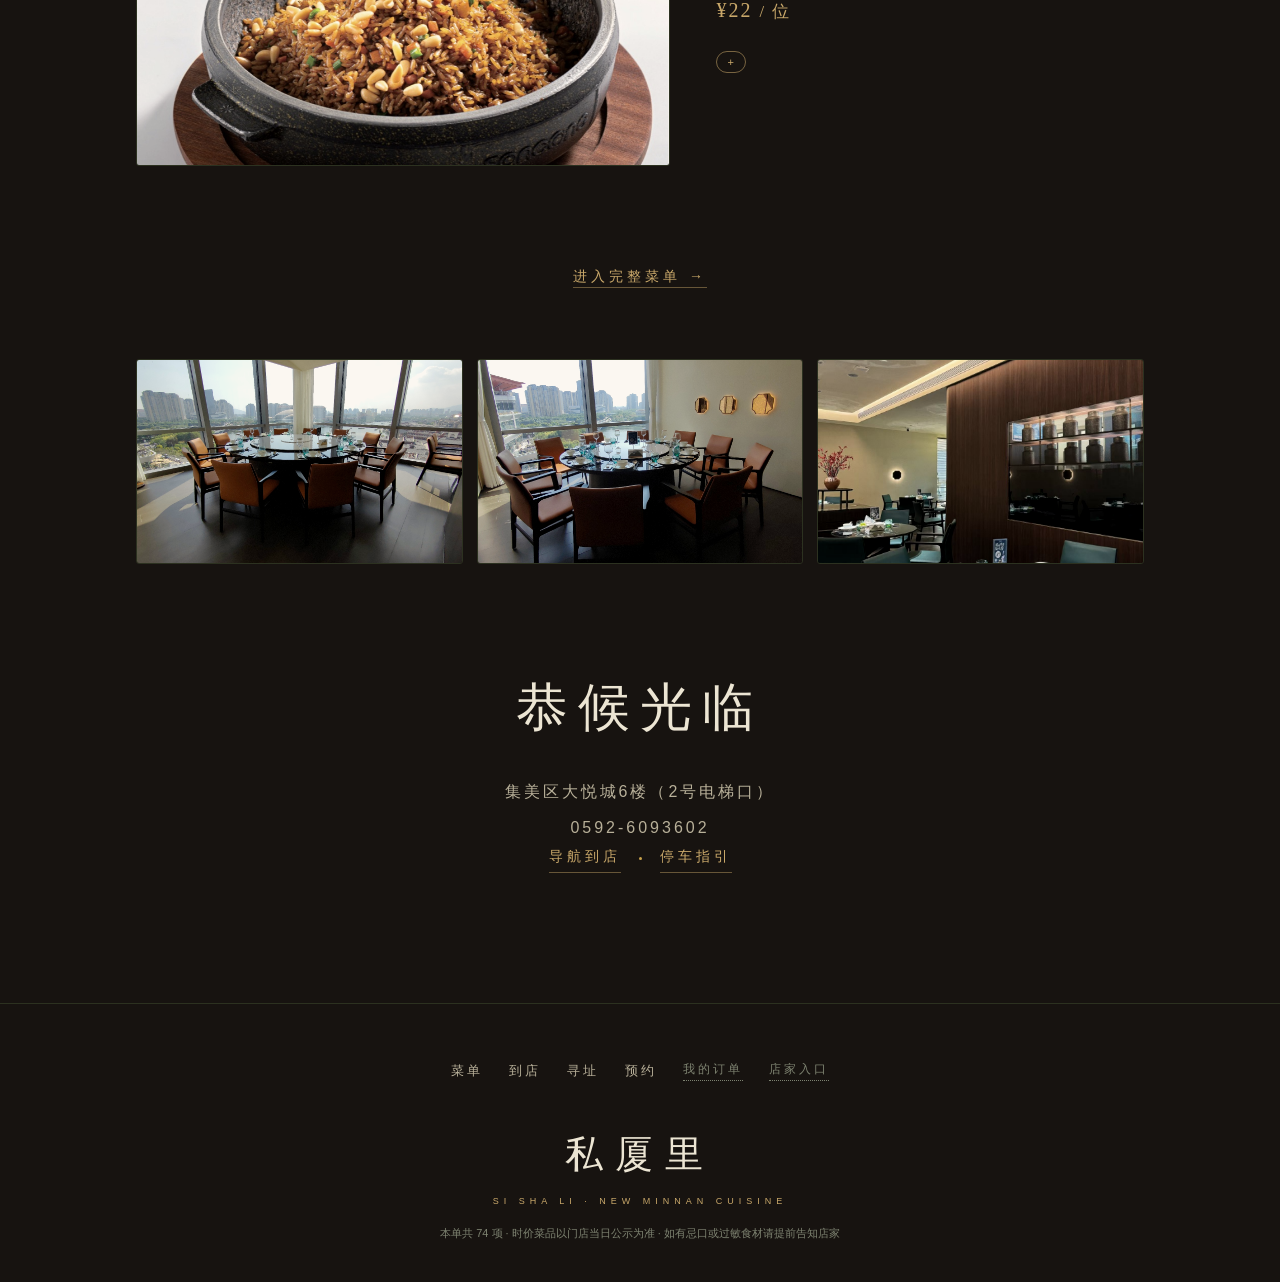
==== commit 9fc20d68: "发布:10-27 21:57" ====
--- a/index.html
+++ b/index.html
@@ -11,7 +11,7 @@
 <meta name="theme-color" content="#171310">
 <link rel="preconnect" href="https://cdn.jsdelivr.net" crossorigin>
 <link rel="icon" href="data:image/svg+xml,%3Csvg xmlns='http://www.w3.org/2000/svg' viewBox='0 0 64 64'%3E%3Ccircle cx='32' cy='32' r='30' fill='%23101208'/%3E%3Ccircle cx='32' cy='32' r='28' fill='none' stroke='%23c9a86a' stroke-width='2'/%3E%3Ctext x='32' y='43' font-size='28' text-anchor='middle' fill='%23c9a86a' font-family='Songti SC,serif'%3E私%3C/text%3E%3C/svg%3E">
-<link rel="stylesheet" href="css/style-v2.css?v=202610271946">
+<link rel="stylesheet" href="css/style-v2.css?v=202610272157">
 </head>
 <body class="v2">
 
@@ -466,7 +466,7 @@
   <button class="viewer-next" id="viewerNext">›</button>
 </div>
 
-<script src="js/data.js?v=202610271946"></script>
-<script src="js/app-v2.js?v=202610271946"></script>
+<script src="js/data.js?v=202610272157"></script>
+<script src="js/app-v2.js?v=202610272157"></script>
 </body>
 </html>
